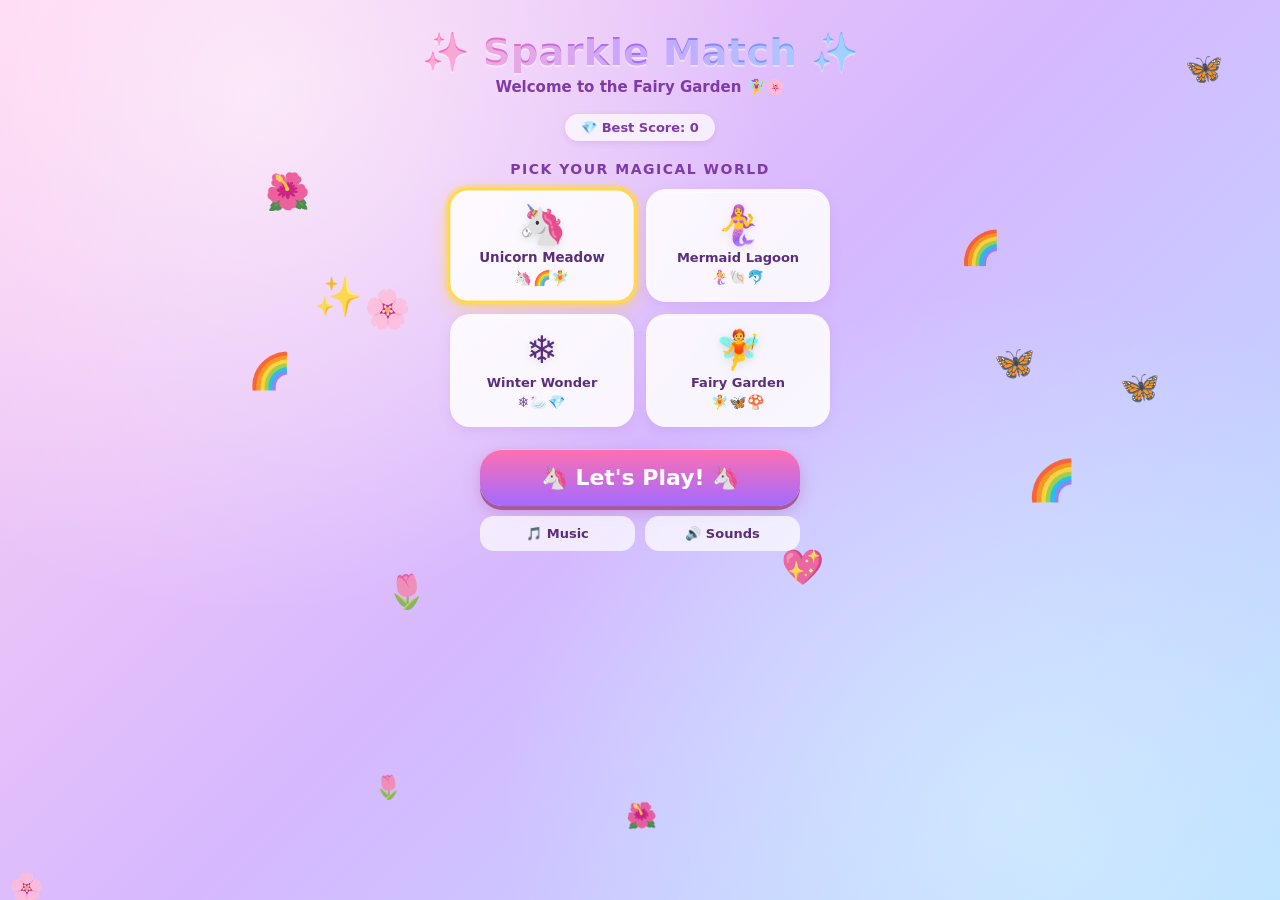
==== index.html @ eefe243d "Add files via upload" ====
<!DOCTYPE html>
<html lang="en">
<head>
<meta charset="UTF-8">
<meta name="viewport" content="width=device-width, initial-scale=1.0, maximum-scale=1.0, user-scalable=no, viewport-fit=cover">
<meta name="apple-mobile-web-app-capable" content="yes">
<meta name="apple-mobile-web-app-status-bar-style" content="black-translucent">
<meta name="apple-mobile-web-app-title" content="Sparkle Match">
<meta name="theme-color" content="#ffd1f0">
<title>Sparkle Match</title>
<link rel="apple-touch-icon" href="data:image/svg+xml;utf8,<svg xmlns='http://www.w3.org/2000/svg' viewBox='0 0 180 180'><defs><linearGradient id='g' x1='0' y1='0' x2='1' y2='1'><stop offset='0' stop-color='%23ffd1f0'/><stop offset='1' stop-color='%23b8e0ff'/></linearGradient></defs><rect width='180' height='180' rx='40' fill='url(%23g)'/><text x='90' y='130' font-size='110' text-anchor='middle'>🦄</text></svg>">
<link rel="icon" href="data:image/svg+xml;utf8,<svg xmlns='http://www.w3.org/2000/svg' viewBox='0 0 64 64'><text y='52' font-size='52'>🦄</text></svg>">
<style>
  * {
    box-sizing: border-box;
    margin: 0;
    padding: 0;
    -webkit-tap-highlight-color: transparent;
    -webkit-touch-callout: none;
  }
  html, body {
    width: 100%;
    height: 100%;
    overflow: hidden;
    user-select: none;
    -webkit-user-select: none;
    touch-action: manipulation;
  }
  :root {
    --bg: linear-gradient(135deg, #ffd1f0 0%, #d6b8ff 50%, #b8e0ff 100%);
    --accent: #ff6fb1;
    --accent2: #a26bff;
    --accent3: #5fb8ff;
    --text: #5a2e7a;
    --soft: #9b59b6;
    --pill-bg: rgba(255,255,255,0.7);
    --board-bg: rgba(255, 255, 255, 0.45);
    --cell-bg: rgba(255, 255, 255, 0.35);
    --btn-shadow: #a85a98;
    --btn-shadow2: #5d9fcf;
  }
  body {
    font-family: -apple-system, 'Avenir Next', 'Comic Sans MS', system-ui, sans-serif;
    background:
      radial-gradient(circle at 20% 10%, rgba(255,245,251,0.7) 0%, transparent 40%),
      radial-gradient(circle at 80% 90%, rgba(212,240,255,0.7) 0%, transparent 40%),
      var(--bg);
    color: var(--text);
    overscroll-behavior: none;
    position: fixed;
    inset: 0;
    transition: background 0.6s ease;
  }

  /* Twinkling background stars */
  .stars {
    position: absolute;
    inset: 0;
    pointer-events: none;
    overflow: hidden;
    z-index: 0;
  }
  .stars span {
    position: absolute;
    font-size: 14px;
    opacity: 0;
    animation: twinkle 4s infinite;
  }
  @keyframes twinkle {
    0%, 100% { opacity: 0; transform: scale(0.6) rotate(0deg); }
    50% { opacity: 0.8; transform: scale(1.1) rotate(20deg); }
  }

  /* Floating fairy garden elements (home screen) */
  .garden {
    position: absolute;
    inset: 0;
    pointer-events: none;
    overflow: hidden;
    z-index: 1;
  }
  .garden span {
    position: absolute;
    font-size: 28px;
    opacity: 0.85;
    animation-name: floatAround;
    animation-iteration-count: infinite;
    animation-timing-function: ease-in-out;
  }
  @keyframes floatAround {
    0%   { transform: translate(0, 0) rotate(-10deg); }
    25%  { transform: translate(15px, -20px) rotate(8deg); }
    50%  { transform: translate(-10px, -10px) rotate(-5deg); }
    75%  { transform: translate(8px, 15px) rotate(12deg); }
    100% { transform: translate(0, 0) rotate(-10deg); }
  }

  /* ---- Game ---- */
  .game {
    position: relative;
    z-index: 2;
    width: 100%;
    height: 100%;
    height: 100dvh;
    display: flex;
    flex-direction: column;
    align-items: center;
    padding: max(env(safe-area-inset-top), 12px) 12px max(env(safe-area-inset-bottom), 12px) 12px;
  }
  .game.hidden { display: none; }

  .title {
    font-size: 26px;
    font-weight: 800;
    letter-spacing: 0.5px;
    text-align: center;
    background: linear-gradient(90deg, var(--accent), var(--accent2), var(--accent3));
    -webkit-background-clip: text;
    background-clip: text;
    color: transparent;
    text-shadow: 0 2px 0 rgba(255,255,255,0.4);
    margin-bottom: 6px;
  }

  .hud {
    display: flex;
    gap: 8px;
    width: 100%;
    max-width: 420px;
    margin-bottom: 8px;
  }
  .pill {
    flex: 1;
    background: var(--pill-bg);
    border-radius: 18px;
    padding: 8px 6px;
    text-align: center;
    box-shadow: 0 4px 0 rgba(180, 130, 220, 0.25), inset 0 1px 0 rgba(255,255,255,0.9);
    backdrop-filter: blur(6px);
  }
  .pill .label {
    font-size: 10px;
    font-weight: 700;
    color: var(--soft);
    text-transform: uppercase;
    letter-spacing: 1px;
  }
  .pill .value {
    font-size: 20px;
    font-weight: 800;
    color: var(--text);
    line-height: 1;
    margin-top: 2px;
  }

  .goal {
    font-size: 14px;
    font-weight: 700;
    color: var(--soft);
    background: rgba(255,255,255,0.55);
    padding: 6px 14px;
    border-radius: 14px;
    margin-bottom: 8px;
    box-shadow: 0 2px 6px rgba(160, 100, 200, 0.2);
  }
  .progress-bar {
    width: 100%;
    max-width: 420px;
    height: 8px;
    background: rgba(255,255,255,0.5);
    border-radius: 4px;
    margin-bottom: 10px;
    overflow: hidden;
  }
  .progress-fill {
    height: 100%;
    width: 0%;
    background: linear-gradient(90deg, var(--accent), var(--accent2), var(--accent3));
    border-radius: 4px;
    transition: width 0.4s ease-out;
  }

  .board-wrap {
    position: relative;
    flex: 1;
    width: 100%;
    max-width: 420px;
    display: flex;
    align-items: center;
    justify-content: center;
  }
  .board {
    position: relative;
    width: min(100%, 88vh);
    aspect-ratio: 1 / 1;
    background: var(--board-bg);
    border-radius: 20px;
    padding: 6px;
    box-shadow:
      0 8px 24px rgba(150, 90, 200, 0.3),
      inset 0 2px 0 rgba(255,255,255,0.9),
      inset 0 -3px 0 rgba(180, 130, 220, 0.2);
    display: grid;
    grid-template-columns: repeat(8, 1fr);
    grid-template-rows: repeat(8, 1fr);
    gap: 2px;
    overflow: hidden;
    touch-action: none;
  }
  .cell {
    position: relative;
    border-radius: 10px;
    background: var(--cell-bg);
    display: flex;
    align-items: center;
    justify-content: center;
    font-size: clamp(20px, 6.5vw, 36px);
    cursor: pointer;
    transition: transform 0.18s ease, background 0.2s;
    will-change: transform;
  }
  .cell:active { transform: scale(0.92); }
  .cell.selected {
    background: rgba(255, 255, 200, 0.9);
    box-shadow:
      0 0 0 3px #ffd84d,
      0 0 16px rgba(255, 216, 77, 0.8);
    animation: pulse 0.8s infinite alternate ease-in-out;
  }
  @keyframes pulse {
    from { transform: scale(1); }
    to { transform: scale(1.08); }
  }
  .cell.matched {
    animation: pop 0.35s ease-out forwards;
  }
  @keyframes pop {
    0% { transform: scale(1); }
    50% { transform: scale(1.3); filter: brightness(1.5) drop-shadow(0 0 8px white); }
    100% { transform: scale(0); opacity: 0; }
  }
  .cell.dropping {
    animation: drop 0.32s ease-in;
  }
  @keyframes drop {
    from { transform: translateY(-60px); opacity: 0; }
    to { transform: translateY(0); opacity: 1; }
  }

  .toast {
    position: absolute;
    top: 30%;
    left: 50%;
    transform: translate(-50%, -50%) scale(0.5);
    font-size: 36px;
    font-weight: 900;
    pointer-events: none;
    background: linear-gradient(90deg, var(--accent), var(--accent2), var(--accent3));
    -webkit-background-clip: text;
    background-clip: text;
    color: transparent;
    text-shadow: 0 4px 14px rgba(255,255,255,0.9);
    opacity: 0;
    z-index: 10;
    white-space: nowrap;
  }
  .toast.show {
    animation: toastShow 1.2s ease-out forwards;
  }
  @keyframes toastShow {
    0%   { opacity: 0; transform: translate(-50%, -30%) scale(0.4) rotate(-8deg); }
    20%  { opacity: 1; transform: translate(-50%, -50%) scale(1.2) rotate(4deg); }
    50%  { opacity: 1; transform: translate(-50%, -50%) scale(1) rotate(0); }
    100% { opacity: 0; transform: translate(-50%, -70%) scale(1) rotate(0); }
  }

  .particle {
    position: absolute;
    pointer-events: none;
    font-size: 16px;
    animation: sparkle 0.9s ease-out forwards;
    z-index: 5;
  }
  @keyframes sparkle {
    0% { opacity: 1; transform: translate(-50%, -50%) scale(0.4); }
    100% { opacity: 0; transform: translate(var(--tx), var(--ty)) scale(1.4); }
  }

  .controls {
    display: flex;
    gap: 8px;
    margin-top: 10px;
    width: 100%;
    max-width: 420px;
  }
  .btn {
    flex: 1;
    background: linear-gradient(180deg, var(--accent), var(--accent2));
    color: white;
    font-family: inherit;
    font-size: 15px;
    font-weight: 800;
    border: none;
    border-radius: 18px;
    padding: 12px 10px;
    cursor: pointer;
    box-shadow:
      0 4px 0 var(--btn-shadow),
      0 6px 16px rgba(170, 90, 150, 0.35),
      inset 0 1px 0 rgba(255,255,255,0.5);
    transition: transform 0.1s, box-shadow 0.1s;
  }
  .btn:active {
    transform: translateY(2px);
    box-shadow: 0 2px 0 var(--btn-shadow), 0 3px 8px rgba(170, 90, 150, 0.35);
  }
  .btn.secondary {
    background: linear-gradient(180deg, var(--accent3), #8ec5ff);
    box-shadow:
      0 4px 0 var(--btn-shadow2),
      0 6px 16px rgba(100, 160, 210, 0.35),
      inset 0 1px 0 rgba(255,255,255,0.5);
  }
  .btn.secondary:active {
    box-shadow: 0 2px 0 var(--btn-shadow2), 0 3px 8px rgba(100, 160, 210, 0.35);
  }
  .btn.big {
    font-size: 22px;
    padding: 16px 28px;
    border-radius: 22px;
  }

  .modal {
    position: fixed;
    inset: 0;
    background: rgba(90, 46, 122, 0.4);
    backdrop-filter: blur(6px);
    display: none;
    align-items: center;
    justify-content: center;
    z-index: 100;
    padding: 20px;
  }
  .modal.show { display: flex; animation: fadeIn 0.3s; }
  @keyframes fadeIn { from { opacity: 0; } to { opacity: 1; } }
  .card {
    background: linear-gradient(180deg, #ffffff, #fef0fa);
    border-radius: 26px;
    padding: 28px 24px;
    text-align: center;
    max-width: 340px;
    width: 100%;
    box-shadow: 0 20px 60px rgba(120, 60, 160, 0.4);
    animation: pop-in 0.5s cubic-bezier(0.34, 1.56, 0.64, 1);
  }
  @keyframes pop-in {
    from { transform: scale(0.5) rotate(-6deg); opacity: 0; }
    to { transform: scale(1) rotate(0); opacity: 1; }
  }
  .card h2 {
    font-size: 28px;
    background: linear-gradient(90deg, var(--accent), var(--accent2), var(--accent3));
    -webkit-background-clip: text;
    background-clip: text;
    color: transparent;
    margin-bottom: 12px;
  }
  .card .big-emoji { font-size: 64px; margin-bottom: 8px; }
  .card p { font-size: 16px; line-height: 1.5; margin-bottom: 16px; color: var(--text); }
  .card .stats-row {
    display: flex;
    justify-content: center;
    gap: 18px;
    margin: 14px 0;
    font-weight: 700;
  }
  .card .stats-row > div { color: var(--soft); }
  .card .stats-row .num { font-size: 22px; color: var(--text); display: block; }

  /* ---- Fairy garden home screen ---- */
  .home {
    position: relative;
    z-index: 3;
    width: 100%;
    height: 100%;
    height: 100dvh;
    display: flex;
    flex-direction: column;
    align-items: center;
    justify-content: flex-start;
    padding: max(env(safe-area-inset-top), 24px) 18px max(env(safe-area-inset-bottom), 24px) 18px;
    overflow-y: auto;
    -webkit-overflow-scrolling: touch;
  }
  .home.hidden { display: none; }

  .home-title {
    font-size: 38px;
    font-weight: 900;
    text-align: center;
    background: linear-gradient(90deg, #ff6fb1, #a26bff, #5fb8ff);
    -webkit-background-clip: text;
    background-clip: text;
    color: transparent;
    text-shadow: 0 2px 0 rgba(255,255,255,0.4);
    margin-top: 8px;
    margin-bottom: 4px;
    line-height: 1.1;
    letter-spacing: 0.5px;
  }
  .home-subtitle {
    font-size: 15px;
    color: #7e3aa6;
    text-align: center;
    margin-bottom: 18px;
    font-weight: 600;
  }

  .home-best {
    font-size: 13px;
    background: rgba(255,255,255,0.7);
    color: #7e3aa6;
    font-weight: 700;
    padding: 6px 16px;
    border-radius: 14px;
    margin-bottom: 20px;
    box-shadow: 0 2px 6px rgba(160, 100, 200, 0.2);
  }

  .pick-label {
    font-size: 14px;
    color: #7e3aa6;
    font-weight: 700;
    text-transform: uppercase;
    letter-spacing: 1.5px;
    margin-bottom: 12px;
    text-align: center;
  }

  .theme-grid {
    display: grid;
    grid-template-columns: 1fr 1fr;
    gap: 12px;
    width: 100%;
    max-width: 380px;
    margin-bottom: 22px;
  }
  .theme-card {
    background: rgba(255,255,255,0.85);
    border-radius: 20px;
    padding: 14px 10px;
    text-align: center;
    cursor: pointer;
    transition: transform 0.15s, box-shadow 0.2s;
    box-shadow: 0 4px 12px rgba(160, 100, 200, 0.15), inset 0 1px 0 rgba(255,255,255,0.9);
    border: 3px solid transparent;
    position: relative;
  }
  .theme-card:active { transform: scale(0.96); }
  .theme-card.active {
    border-color: #ffd84d;
    box-shadow: 0 0 0 3px rgba(255, 216, 77, 0.4), 0 6px 18px rgba(255, 200, 60, 0.4);
    transform: scale(1.03);
  }
  .theme-card .theme-icon {
    font-size: 38px;
    line-height: 1;
    margin-bottom: 6px;
    filter: drop-shadow(0 2px 4px rgba(0,0,0,0.1));
  }
  .theme-card .theme-name {
    font-size: 13px;
    font-weight: 800;
    color: #5a2e7a;
  }
  .theme-card .theme-symbols {
    font-size: 14px;
    margin-top: 4px;
    opacity: 0.85;
    letter-spacing: 1px;
  }

  .home-buttons {
    display: flex;
    flex-direction: column;
    gap: 10px;
    width: 100%;
    max-width: 320px;
  }
  .toggle-row {
    display: flex;
    gap: 10px;
    width: 100%;
  }
  .toggle-btn {
    flex: 1;
    background: rgba(255,255,255,0.7);
    color: #5a2e7a;
    font-family: inherit;
    font-size: 13px;
    font-weight: 700;
    border: none;
    border-radius: 14px;
    padding: 10px;
    cursor: pointer;
    transition: background 0.15s;
  }
  .toggle-btn.off { opacity: 0.5; }

  .floating-stars {
    position: absolute;
    pointer-events: none;
    font-size: 22px;
    animation: float 3s ease-in-out infinite;
  }
  @keyframes float {
    0%, 100% { transform: translateY(0) rotate(-10deg); }
    50% { transform: translateY(-12px) rotate(10deg); }
  }
</style>
</head>
<body>
  <div class="stars" id="stars"></div>
  <div class="garden" id="garden"></div>

  <!-- ============ FAIRY GARDEN HOME SCREEN ============ -->
  <div class="home" id="home">
    <div class="home-title">✨ Sparkle Match ✨</div>
    <div class="home-subtitle">Welcome to the Fairy Garden 🧚‍♀️🌸</div>
    <div class="home-best">💎 Best Score: <span id="homeBest">0</span></div>

    <div class="pick-label">Pick Your Magical World</div>
    <div class="theme-grid" id="themeGrid"></div>

    <div class="home-buttons">
      <button class="btn big" id="startBtn">🦄 Let's Play! 🦄</button>
      <div class="toggle-row">
        <button class="toggle-btn" id="musicToggle">🎵 Music</button>
        <button class="toggle-btn" id="sfxToggle">🔊 Sounds</button>
      </div>
    </div>
  </div>

  <!-- ============ GAME SCREEN ============ -->
  <div class="game hidden" id="game">
    <div class="title" id="gameTitle">✨ Unicorn Meadow ✨</div>

    <div class="hud">
      <div class="pill">
        <div class="label">Level</div>
        <div class="value" id="level">1</div>
      </div>
      <div class="pill">
        <div class="label">Score</div>
        <div class="value" id="score">0</div>
      </div>
      <div class="pill">
        <div class="label">Moves</div>
        <div class="value" id="moves">25</div>
      </div>
      <div class="pill">
        <div class="label">Best</div>
        <div class="value" id="best">0</div>
      </div>
    </div>

    <div class="goal" id="goal">🎯 Reach 1,000 points!</div>
    <div class="progress-bar"><div class="progress-fill" id="progress"></div></div>

    <div class="board-wrap">
      <div class="board" id="board"></div>
      <div class="toast" id="toast"></div>
    </div>

    <div class="controls">
      <button class="btn" id="homeBtn">🌸 Home</button>
      <button class="btn secondary" id="muteBtn">🎵 Mute</button>
    </div>
  </div>

  <!-- Level complete modal -->
  <div class="modal" id="winModal">
    <div class="card">
      <div class="big-emoji">🌟🎉🌟</div>
      <h2 id="winTitle">You Did It!</h2>
      <p id="winText">Wow, you're a sparkle queen!</p>
      <div class="stats-row">
        <div><span class="num" id="winScore">0</span> Score</div>
        <div><span class="num" id="winLevel">1</span> Level</div>
      </div>
      <button class="btn" id="nextLevelBtn">🦄 Next Level →</button>
    </div>
  </div>

  <!-- Game over modal -->
  <div class="modal" id="loseModal">
    <div class="card">
      <div class="big-emoji">🌸💕🌸</div>
      <h2>Almost There!</h2>
      <p>Your magic was super pretty! Want to try this level again?</p>
      <div class="stats-row">
        <div><span class="num" id="loseScore">0</span> Score</div>
        <div><span class="num" id="loseGoal">0</span> Goal</div>
      </div>
      <button class="btn" id="retryBtn">✨ Try Again ✨</button>
    </div>
  </div>

<script>
(function() {
  'use strict';

  // ---------- Themes ----------
  const THEMES = {
    unicorn: {
      key: 'unicorn',
      name: 'Unicorn Meadow',
      icon: '🦄',
      symbols: ['🦄', '🧚', '🌈', '⭐', '🌸', '💖', '✨'],
      preview: '🦄🌈🧚',
      vars: {
        '--bg': 'linear-gradient(135deg, #ffd1f0 0%, #d6b8ff 50%, #b8e0ff 100%)',
        '--accent': '#ff6fb1',
        '--accent2': '#a26bff',
        '--accent3': '#5fb8ff',
        '--text': '#5a2e7a',
        '--soft': '#9b59b6',
        '--btn-shadow': '#a85a98',
        '--btn-shadow2': '#5d9fcf'
      }
    },
    mermaid: {
      key: 'mermaid',
      name: 'Mermaid Lagoon',
      icon: '🧜‍♀️',
      symbols: ['🧜‍♀️', '🐚', '🐠', '🌊', '⭐', '🐬', '💙'],
      preview: '🧜‍♀️🐚🐬',
      vars: {
        '--bg': 'linear-gradient(135deg, #c5f0ff 0%, #8ec5ff 50%, #c5a8ff 100%)',
        '--accent': '#3aa8d8',
        '--accent2': '#5a8fd6',
        '--accent3': '#8b6fd6',
        '--text': '#1e4a6b',
        '--soft': '#3a78a8',
        '--btn-shadow': '#1e6a98',
        '--btn-shadow2': '#4a5d9f'
      }
    },
    winter: {
      key: 'winter',
      name: 'Winter Wonder',
      icon: '❄️',
      symbols: ['❄️', '⛸️', '🦢', '💎', '🌨️', '🤍', '⭐'],
      preview: '❄️🦢💎',
      vars: {
        '--bg': 'linear-gradient(135deg, #eaf4ff 0%, #c8d8f0 50%, #b8c5e8 100%)',
        '--accent': '#5a9fd6',
        '--accent2': '#7a8fc6',
        '--accent3': '#9bb8e0',
        '--text': '#2a4a7a',
        '--soft': '#4a6a9a',
        '--btn-shadow': '#3a6f9f',
        '--btn-shadow2': '#5a7fa8'
      }
    },
    fairy: {
      key: 'fairy',
      name: 'Fairy Garden',
      icon: '🧚',
      symbols: ['🧚', '🌸', '🌼', '🍄', '🦋', '🌻', '🌿'],
      preview: '🧚🦋🍄',
      vars: {
        '--bg': 'linear-gradient(135deg, #d6f0c8 0%, #ffd6e8 50%, #e8c8ff 100%)',
        '--accent': '#e879b8',
        '--accent2': '#a26bff',
        '--accent3': '#7ac88b',
        '--text': '#4a6a3a',
        '--soft': '#7e6aa0',
        '--btn-shadow': '#9c5a90',
        '--btn-shadow2': '#5a9870'
      }
    }
  };

  const TOAST_WORDS = [
    'Magical!', 'Sparkly!', 'Wow!', 'Beautiful!', 'Super!',
    'Amazing!', 'Twinkle!', 'Yay!', 'Whoosh!', 'Pretty!',
    'Fabulous!', 'Lovely!', 'Brilliant!', 'Shine!'
  ];

  const SIZE = 8;

  // ---------- Game state ----------
  let board = [];
  let cellElems = [];
  let selected = null;
  let score = 0;
  let moves = 25;
  let level = 1;
  let goal = 1000;
  let busy = false;
  let combo = 0;
  let best = parseInt(localStorage.getItem('sparkleMatchBest') || '0', 10);
  let sfxOn = localStorage.getItem('sparkleMatchSfx') !== '0';
  let musicOn = localStorage.getItem('sparkleMatchMusic') !== '0';
  let currentTheme = THEMES[localStorage.getItem('sparkleMatchTheme') || 'unicorn'] || THEMES.unicorn;
  let SYMBOLS = currentTheme.symbols.slice();
  let audioCtx = null;
  let masterGain = null;
  let musicGain = null;
  let sfxGain = null;

  const $ = (id) => document.getElementById(id);
  const boardEl = $('board');
  const toastEl = $('toast');

  // ---------- Twinkling background ----------
  function buildStars() {
    const container = $('stars');
    const symbols = ['✨', '⭐', '🌟', '💫', '✦'];
    for (let i = 0; i < 24; i++) {
      const s = document.createElement('span');
      s.textContent = symbols[Math.floor(Math.random() * symbols.length)];
      s.style.left = Math.random() * 100 + '%';
      s.style.top = Math.random() * 100 + '%';
      s.style.animationDelay = (Math.random() * 4) + 's';
      s.style.fontSize = (10 + Math.random() * 14) + 'px';
      container.appendChild(s);
    }
  }

  function buildGarden() {
    const container = $('garden');
    container.innerHTML = '';
    // Fairy-garden floaty things scaled to current theme
    let bits;
    if (currentTheme.key === 'mermaid') bits = ['🐚','🐠','🌊','💙','⭐','🐬','🪸'];
    else if (currentTheme.key === 'winter') bits = ['❄️','💎','🌨️','🤍','⭐','✨'];
    else if (currentTheme.key === 'fairy') bits = ['🧚','🦋','🌸','🌼','🍄','🌿','🌻'];
    else bits = ['🌸','🦋','🌺','🌷','💖','✨','🌈'];
    for (let i = 0; i < 14; i++) {
      const s = document.createElement('span');
      s.textContent = bits[Math.floor(Math.random() * bits.length)];
      s.style.left = (Math.random() * 100) + '%';
      s.style.top = (Math.random() * 100) + '%';
      s.style.fontSize = (18 + Math.random() * 22) + 'px';
      s.style.animationDuration = (5 + Math.random() * 5) + 's';
      s.style.animationDelay = (Math.random() * 3) + 's';
      container.appendChild(s);
    }
  }

  // ---------- Theme application ----------
  function applyTheme(themeKey) {
    currentTheme = THEMES[themeKey] || THEMES.unicorn;
    SYMBOLS = currentTheme.symbols.slice();
    const root = document.documentElement;
    Object.entries(currentTheme.vars).forEach(([k, v]) => root.style.setProperty(k, v));
    localStorage.setItem('sparkleMatchTheme', themeKey);
    $('gameTitle').textContent = '✨ ' + currentTheme.name + ' ✨';
    buildGarden();
    // Update theme card highlight
    document.querySelectorAll('.theme-card').forEach(card => {
      card.classList.toggle('active', card.dataset.theme === themeKey);
    });
  }

  function buildThemePicker() {
    const grid = $('themeGrid');
    grid.innerHTML = '';
    Object.values(THEMES).forEach(t => {
      const card = document.createElement('div');
      card.className = 'theme-card';
      card.dataset.theme = t.key;
      if (t.key === currentTheme.key) card.classList.add('active');
      card.innerHTML = `
        <div class="theme-icon">${t.icon}</div>
        <div class="theme-name">${t.name}</div>
        <div class="theme-symbols">${t.preview}</div>
      `;
      card.addEventListener('click', () => {
        ensureAudio();
        soundSelect();
        applyTheme(t.key);
      });
      grid.appendChild(card);
    });
  }

  // ---------- Audio (SFX + procedural fairy music) ----------
  function ensureAudio() {
    if (!audioCtx) {
      try {
        audioCtx = new (window.AudioContext || window.webkitAudioContext)();
        masterGain = audioCtx.createGain();
        masterGain.gain.value = 1;
        masterGain.connect(audioCtx.destination);
        sfxGain = audioCtx.createGain();
        sfxGain.gain.value = sfxOn ? 1 : 0;
        sfxGain.connect(masterGain);
        musicGain = audioCtx.createGain();
        musicGain.gain.value = musicOn ? 0.45 : 0;
        musicGain.connect(masterGain);
      } catch (e) {
        audioCtx = null;
      }
    }
    if (audioCtx && audioCtx.state === 'suspended') audioCtx.resume();
    return audioCtx;
  }

  function setSfxGain() {
    if (sfxGain) sfxGain.gain.linearRampToValueAtTime(sfxOn ? 1 : 0, audioCtx.currentTime + 0.05);
  }
  function setMusicGain() {
    if (musicGain) musicGain.gain.linearRampToValueAtTime(musicOn ? 0.45 : 0, audioCtx.currentTime + 0.2);
  }

  function playChime(freq, duration, type, vol) {
    const ctx = ensureAudio();
    if (!ctx) return;
    const osc = ctx.createOscillator();
    const gain = ctx.createGain();
    osc.type = type || 'sine';
    osc.frequency.value = freq;
    const v = (vol == null ? 0.18 : vol);
    gain.gain.setValueAtTime(0, ctx.currentTime);
    gain.gain.linearRampToValueAtTime(v, ctx.currentTime + 0.02);
    gain.gain.exponentialRampToValueAtTime(0.001, ctx.currentTime + duration);
    osc.connect(gain);
    gain.connect(sfxGain);
    osc.start();
    osc.stop(ctx.currentTime + duration + 0.05);
  }
  function soundSwap() { playChime(660, 0.12, 'sine'); }
  function soundMatch(comboLevel) {
    const base = 523 + comboLevel * 80;
    playChime(base, 0.18, 'triangle');
    setTimeout(() => playChime(base * 1.5, 0.16, 'sine'), 80);
  }
  function soundFail() { playChime(220, 0.15, 'sawtooth', 0.1); }
  function soundWin() {
    [523, 659, 784, 1046].forEach((f, i) => {
      setTimeout(() => playChime(f, 0.25, 'triangle'), i * 110);
    });
  }
  function soundSelect() { playChime(880, 0.06, 'sine', 0.1); }

  // ---------- Procedural fairy music (Web Audio) ----------
  // Pentatonic melody in C major: C, D, E, G, A
  const SCALE = [261.63, 293.66, 329.63, 392.00, 440.00, 523.25, 587.33, 659.25, 783.99, 880.00];
  // Simple repeating pattern of indices into SCALE
  const MELODY = [
    2, 4, 5, 7,  6, 4, 2, 5,
    4, 2, 0, 2,  4, 5, 7, 9,
    7, 5, 4, 5,  7, 9, 7, 5,
    4, 2, 0, 2,  4, 0, 2, 4
  ];
  // Bass chords cycle (root indices, lower octave), 1 per 2 beats
  const BASS = [0, 0, 5, 5, 3, 3, 4, 4, 0, 0, 5, 5, 3, 3, 4, 4];

  let musicTimer = null;
  let musicRunning = false;
  let nextNoteTime = 0;
  let melodyIdx = 0;
  let bassIdx = 0;
  const BPM = 72;
  const NOTE_LEN = 60 / BPM / 2; // 8th notes

  function startMusic() {
    if (musicRunning) return;
    const ctx = ensureAudio();
    if (!ctx) return;
    musicRunning = true;
    nextNoteTime = ctx.currentTime + 0.08;
    melodyIdx = 0;
    bassIdx = 0;
    scheduleMusic();
  }
  function stopMusic() {
    musicRunning = false;
    if (musicTimer) { clearTimeout(musicTimer); musicTimer = null; }
  }
  function scheduleMusic() {
    if (!musicRunning || !audioCtx) return;
    const ctx = audioCtx;
    while (nextNoteTime < ctx.currentTime + 0.3) {
      // Melody (8th note)
      const noteIdx = MELODY[melodyIdx % MELODY.length];
      const freq = SCALE[noteIdx] / 2; // bring melody down an octave for gentleness
      playMusicNote(freq, nextNoteTime, NOTE_LEN * 1.6, 'sine', 0.10);

      // Sparkle harmony every other note (higher octave, soft)
      if (melodyIdx % 2 === 0) {
        playMusicNote(SCALE[noteIdx], nextNoteTime + NOTE_LEN * 0.5, NOTE_LEN * 0.8, 'triangle', 0.04);
      }

      // Bass note every 4 melody notes (1 per beat)
      if (melodyIdx % 4 === 0) {
        const bassFreq = SCALE[BASS[bassIdx % BASS.length]] / 4; // 2 octaves below
        playMusicNote(bassFreq, nextNoteTime, NOTE_LEN * 6, 'sine', 0.10);
        // soft pad
        playMusicNote(SCALE[BASS[bassIdx % BASS.length]] / 2, nextNoteTime, NOTE_LEN * 6, 'sine', 0.04);
        bassIdx++;
      }

      nextNoteTime += NOTE_LEN;
      melodyIdx++;
    }
    musicTimer = setTimeout(scheduleMusic, 80);
  }

  function playMusicNote(freq, time, dur, type, vol) {
    const ctx = audioCtx;
    if (!ctx || !musicGain) return;
    const osc = ctx.createOscillator();
    const gain = ctx.createGain();
    osc.type = type || 'sine';
    osc.frequency.value = freq;
    const attack = 0.04;
    const release = Math.max(0.05, dur * 0.6);
    gain.gain.setValueAtTime(0.0001, time);
    gain.gain.linearRampToValueAtTime(vol, time + attack);
    gain.gain.exponentialRampToValueAtTime(0.0001, time + dur + release);
    osc.connect(gain);
    gain.connect(musicGain);
    osc.start(time);
    osc.stop(time + dur + release + 0.05);
  }

  // ---------- Board logic ----------
  function randSym() { return SYMBOLS[Math.floor(Math.random() * SYMBOLS.length)]; }

  function genBoard() {
    let attempts = 0;
    do {
      board = [];
      for (let r = 0; r < SIZE; r++) {
        board[r] = [];
        for (let c = 0; c < SIZE; c++) {
          let sym;
          let tries = 0;
          do {
            sym = randSym();
            tries++;
          } while (tries < 30 && wouldMatch(r, c, sym));
          board[r][c] = sym;
        }
      }
      attempts++;
    } while (attempts < 5 && (findMatches().length > 0 || !hasPossibleMove()));
  }

  function wouldMatch(r, c, sym) {
    if (c >= 2 && board[r][c-1] === sym && board[r][c-2] === sym) return true;
    if (r >= 2 && board[r-1] && board[r-1][c] === sym && board[r-2] && board[r-2][c] === sym) return true;
    return false;
  }

  function findMatches() {
    const set = new Set();
    for (let r = 0; r < SIZE; r++) {
      let runStart = 0;
      for (let c = 1; c <= SIZE; c++) {
        if (c === SIZE || board[r][c] !== board[r][runStart] || board[r][runStart] === null) {
          if (c - runStart >= 3 && board[r][runStart] !== null) {
            for (let k = runStart; k < c; k++) set.add(r + ',' + k);
          }
          runStart = c;
        }
      }
    }
    for (let c = 0; c < SIZE; c++) {
      let runStart = 0;
      for (let r = 1; r <= SIZE; r++) {
        if (r === SIZE || board[r][c] !== board[runStart][c] || board[runStart][c] === null) {
          if (r - runStart >= 3 && board[runStart][c] !== null) {
            for (let k = runStart; k < r; k++) set.add(k + ',' + c);
          }
          runStart = r;
        }
      }
    }
    return Array.from(set).map(s => {
      const [r, c] = s.split(',').map(Number);
      return { r, c };
    });
  }

  function hasPossibleMove() {
    for (let r = 0; r < SIZE; r++) {
      for (let c = 0; c < SIZE; c++) {
        if (c < SIZE - 1) {
          swapVals(r, c, r, c + 1);
          const has = findMatches().length > 0;
          swapVals(r, c, r, c + 1);
          if (has) return true;
        }
        if (r < SIZE - 1) {
          swapVals(r, c, r + 1, c);
          const has = findMatches().length > 0;
          swapVals(r, c, r + 1, c);
          if (has) return true;
        }
      }
    }
    return false;
  }

  function swapVals(r1, c1, r2, c2) {
    const t = board[r1][c1];
    board[r1][c1] = board[r2][c2];
    board[r2][c2] = t;
  }

  // ---------- Rendering ----------
  function buildBoard() {
    boardEl.innerHTML = '';
    cellElems = [];
    for (let r = 0; r < SIZE; r++) {
      cellElems[r] = [];
      for (let c = 0; c < SIZE; c++) {
        const cell = document.createElement('div');
        cell.className = 'cell';
        cell.dataset.r = r;
        cell.dataset.c = c;
        cell.textContent = board[r][c] || '';
        cell.addEventListener('click', onCellClick);
        boardEl.appendChild(cell);
        cellElems[r][c] = cell;
      }
    }
  }

  function refreshCell(r, c) {
    const cell = cellElems[r][c];
    if (cell) cell.textContent = board[r][c] || '';
  }

  function refreshAll() {
    for (let r = 0; r < SIZE; r++) {
      for (let c = 0; c < SIZE; c++) refreshCell(r, c);
    }
  }

  // ---------- Interaction ----------
  function onCellClick(e) {
    if (busy) return;
    const r = parseInt(e.currentTarget.dataset.r, 10);
    const c = parseInt(e.currentTarget.dataset.c, 10);
    ensureAudio();

    if (!selected) {
      selected = { r, c };
      cellElems[r][c].classList.add('selected');
      soundSelect();
    } else if (selected.r === r && selected.c === c) {
      cellElems[r][c].classList.remove('selected');
      selected = null;
    } else if (isAdjacent(selected, { r, c })) {
      const a = selected;
      cellElems[a.r][a.c].classList.remove('selected');
      selected = null;
      attemptSwap(a, { r, c });
    } else {
      cellElems[selected.r][selected.c].classList.remove('selected');
      selected = { r, c };
      cellElems[r][c].classList.add('selected');
      soundSelect();
    }
  }

  function isAdjacent(a, b) {
    return (Math.abs(a.r - b.r) + Math.abs(a.c - b.c)) === 1;
  }

  function delay(ms) { return new Promise(res => setTimeout(res, ms)); }

  async function attemptSwap(a, b) {
    busy = true;
    soundSwap();
    swapVals(a.r, a.c, b.r, b.c);
    refreshCell(a.r, a.c);
    refreshCell(b.r, b.c);
    cellElems[a.r][a.c].classList.add('dropping');
    cellElems[b.r][b.c].classList.add('dropping');
    await delay(180);
    cellElems[a.r][a.c].classList.remove('dropping');
    cellElems[b.r][b.c].classList.remove('dropping');

    const matches = findMatches();
    if (matches.length === 0) {
      soundFail();
      swapVals(a.r, a.c, b.r, b.c);
      refreshCell(a.r, a.c);
      refreshCell(b.r, b.c);
      shake(cellElems[a.r][a.c]);
      shake(cellElems[b.r][b.c]);
      await delay(250);
    } else {
      moves--;
      updateHUD();
      combo = 0;
      await processMatches();
      if (!hasPossibleMove()) {
        showToast('Shuffle! ✨');
        await delay(400);
        do { genBoard(); } while (findMatches().length > 0);
        refreshAll();
        for (let r = 0; r < SIZE; r++) {
          for (let c = 0; c < SIZE; c++) {
            cellElems[r][c].classList.remove('dropping');
            void cellElems[r][c].offsetWidth;
            cellElems[r][c].classList.add('dropping');
          }
        }
      }
    }
    busy = false;
    checkEndStates();
  }

  function shake(el) {
    el.animate(
      [
        { transform: 'translateX(0)' },
        { transform: 'translateX(-4px)' },
        { transform: 'translateX(4px)' },
        { transform: 'translateX(-4px)' },
        { transform: 'translateX(0)' }
      ],
      { duration: 220, easing: 'ease-in-out' }
    );
  }

  async function processMatches() {
    while (true) {
      const matches = findMatches();
      if (matches.length === 0) break;
      combo++;

      const matchCount = matches.length;
      const points = matchCount * 20 * Math.max(1, combo);
      score += points;

      soundMatch(combo);

      if (combo === 1 && matchCount >= 4) {
        showToast(TOAST_WORDS[Math.floor(Math.random() * TOAST_WORDS.length)]);
      } else if (combo >= 2) {
        showToast('Combo x' + combo + '! ' + (combo >= 3 ? '💖' : '✨'));
      }

      for (const m of matches) {
        const cell = cellElems[m.r][m.c];
        spawnParticles(cell);
        cell.classList.add('matched');
      }
      await delay(330);

      for (const m of matches) {
        cellElems[m.r][m.c].classList.remove('matched');
        board[m.r][m.c] = null;
        refreshCell(m.r, m.c);
      }

      // Gravity
      for (let c = 0; c < SIZE; c++) {
        let writeRow = SIZE - 1;
        for (let r = SIZE - 1; r >= 0; r--) {
          if (board[r][c] !== null) {
            board[writeRow][c] = board[r][c];
            if (writeRow !== r) board[r][c] = null;
            writeRow--;
          }
        }
        for (let r = writeRow; r >= 0; r--) board[r][c] = randSym();
      }

      refreshAll();
      for (let r = 0; r < SIZE; r++) {
        for (let c = 0; c < SIZE; c++) {
          cellElems[r][c].classList.remove('dropping');
          void cellElems[r][c].offsetWidth;
          cellElems[r][c].classList.add('dropping');
        }
      }
      updateHUD();
      await delay(330);
    }
    updateHUD();
  }

  function spawnParticles(cell) {
    const rect = cell.getBoundingClientRect();
    const wrapRect = boardEl.getBoundingClientRect();
    const cx = rect.left - wrapRect.left + rect.width / 2;
    const cy = rect.top - wrapRect.top + rect.height / 2;
    const sparkles = ['✨', '💖', '⭐', '🌟', '💫'];
    for (let i = 0; i < 5; i++) {
      const p = document.createElement('div');
      p.className = 'particle';
      p.textContent = sparkles[Math.floor(Math.random() * sparkles.length)];
      p.style.left = cx + 'px';
      p.style.top = cy + 'px';
      const angle = Math.random() * Math.PI * 2;
      const dist = 30 + Math.random() * 60;
      p.style.setProperty('--tx', (Math.cos(angle) * dist - rect.width / 2) + 'px');
      p.style.setProperty('--ty', (Math.sin(angle) * dist - rect.height / 2) + 'px');
      boardEl.appendChild(p);
      setTimeout(() => p.remove(), 900);
    }
  }

  function showToast(text) {
    toastEl.textContent = text;
    toastEl.classList.remove('show');
    void toastEl.offsetWidth;
    toastEl.classList.add('show');
  }

  // ---------- HUD / Levels ----------
  function updateHUD() {
    $('score').textContent = score.toLocaleString();
    $('moves').textContent = Math.max(0, moves);
    $('level').textContent = level;
    if (score > best) {
      best = score;
      localStorage.setItem('sparkleMatchBest', String(best));
    }
    $('best').textContent = best.toLocaleString();
    $('homeBest').textContent = best.toLocaleString();
    const pct = Math.min(100, (score / goal) * 100);
    $('progress').style.width = pct + '%';
  }

  function checkEndStates() {
    if (score >= goal) onWin();
    else if (moves <= 0) onLose();
  }

  function goalForLevel(n) {
    return Math.round(1000 + (n - 1) * 750 + Math.pow(n - 1, 1.4) * 100);
  }

  function startLevel(n) {
    level = n;
    score = 0;
    goal = goalForLevel(n);
    moves = 25 + Math.min(15, Math.floor(n / 2));
    combo = 0;
    selected = null;
    $('goal').textContent = '🎯 Reach ' + goal.toLocaleString() + ' points!';
    $('gameTitle').textContent = '✨ ' + currentTheme.name + ' ✨';
    genBoard();
    buildBoard();
    updateHUD();
  }

  function onWin() {
    busy = true;
    soundWin();
    $('winScore').textContent = score.toLocaleString();
    $('winLevel').textContent = level;
    const titles = ['You Did It!', 'Magical!', 'Sparkle Queen!', 'Wow!', 'Amazing!'];
    const subs = [
      'Wow, you sparkled all the way!',
      "You're a real unicorn princess!",
      'The fairies are cheering for you!',
      'The mermaids are SO impressed!',
      'That was beautifully done!'
    ];
    $('winTitle').textContent = titles[Math.floor(Math.random() * titles.length)];
    $('winText').textContent = subs[Math.floor(Math.random() * subs.length)];
    $('winModal').classList.add('show');
  }

  function onLose() {
    busy = true;
    $('loseScore').textContent = score.toLocaleString();
    $('loseGoal').textContent = goal.toLocaleString();
    $('loseModal').classList.add('show');
  }

  // ---------- Screen routing ----------
  function showHome() {
    $('home').classList.remove('hidden');
    $('game').classList.add('hidden');
    $('homeBest').textContent = best.toLocaleString();
    buildGarden();
  }
  function showGame() {
    $('home').classList.add('hidden');
    $('game').classList.remove('hidden');
  }

  // ---------- Buttons ----------
  $('startBtn').addEventListener('click', () => {
    ensureAudio();
    if (musicOn) startMusic();
    showGame();
    startLevel(1);
  });

  $('homeBtn').addEventListener('click', () => {
    if (busy) return;
    $('winModal').classList.remove('show');
    $('loseModal').classList.remove('show');
    busy = false;
    showHome();
  });

  $('nextLevelBtn').addEventListener('click', () => {
    $('winModal').classList.remove('show');
    busy = false;
    startLevel(level + 1);
  });

  $('retryBtn').addEventListener('click', () => {
    $('loseModal').classList.remove('show');
    busy = false;
    startLevel(level);
  });

  $('muteBtn').addEventListener('click', () => {
    // Toggle BOTH music and sfx together for in-game quick mute
    const allOn = (musicOn || sfxOn);
    musicOn = !allOn;
    sfxOn = !allOn;
    localStorage.setItem('sparkleMatchMusic', musicOn ? '1' : '0');
    localStorage.setItem('sparkleMatchSfx', sfxOn ? '1' : '0');
    if (audioCtx) {
      setSfxGain();
      setMusicGain();
    }
    if (musicOn) { ensureAudio(); startMusic(); } else { stopMusic(); }
    updateAudioButtons();
  });

  $('musicToggle').addEventListener('click', () => {
    musicOn = !musicOn;
    localStorage.setItem('sparkleMatchMusic', musicOn ? '1' : '0');
    if (musicOn) {
      ensureAudio();
      setMusicGain();
      startMusic();
    } else {
      if (audioCtx) setMusicGain();
      stopMusic();
    }
    updateAudioButtons();
  });

  $('sfxToggle').addEventListener('click', () => {
    sfxOn = !sfxOn;
    localStorage.setItem('sparkleMatchSfx', sfxOn ? '1' : '0');
    if (audioCtx) setSfxGain();
    if (sfxOn) { ensureAudio(); soundSelect(); }
    updateAudioButtons();
  });

  function updateAudioButtons() {
    $('musicToggle').textContent = musicOn ? '🎵 Music' : '🎵 Music Off';
    $('musicToggle').classList.toggle('off', !musicOn);
    $('sfxToggle').textContent = sfxOn ? '🔊 Sounds' : '🔇 Sounds Off';
    $('sfxToggle').classList.toggle('off', !sfxOn);
    $('muteBtn').textContent = (musicOn || sfxOn) ? '🔊 Quiet' : '🔇 Quiet';
  }

  // ---------- Init ----------
  buildStars();
  applyTheme(currentTheme.key);
  buildThemePicker();
  buildGarden();
  $('homeBest').textContent = best.toLocaleString();
  updateAudioButtons();

  // Build placeholder game board so it's ready behind the scenes
  genBoard();
  buildBoard();

  // Prevent double-tap zoom on iOS
  let lastTap = 0;
  document.addEventListener('touchend', (e) => {
    const now = Date.now();
    if (now - lastTap < 300) e.preventDefault();
    lastTap = now;
  }, { passive: false });

  // Prevent overscroll on the board
  document.addEventListener('touchmove', (e) => {
    if (e.target.closest('.board')) e.preventDefault();
  }, { passive: false });

  // Pause music when tab hidden
  document.addEventListener('visibilitychange', () => {
    if (document.hidden) {
      stopMusic();
    } else if (musicOn && !$('game').classList.contains('hidden')) {
      ensureAudio();
      startMusic();
    }
  });

})();
</script>
</body>
</html>
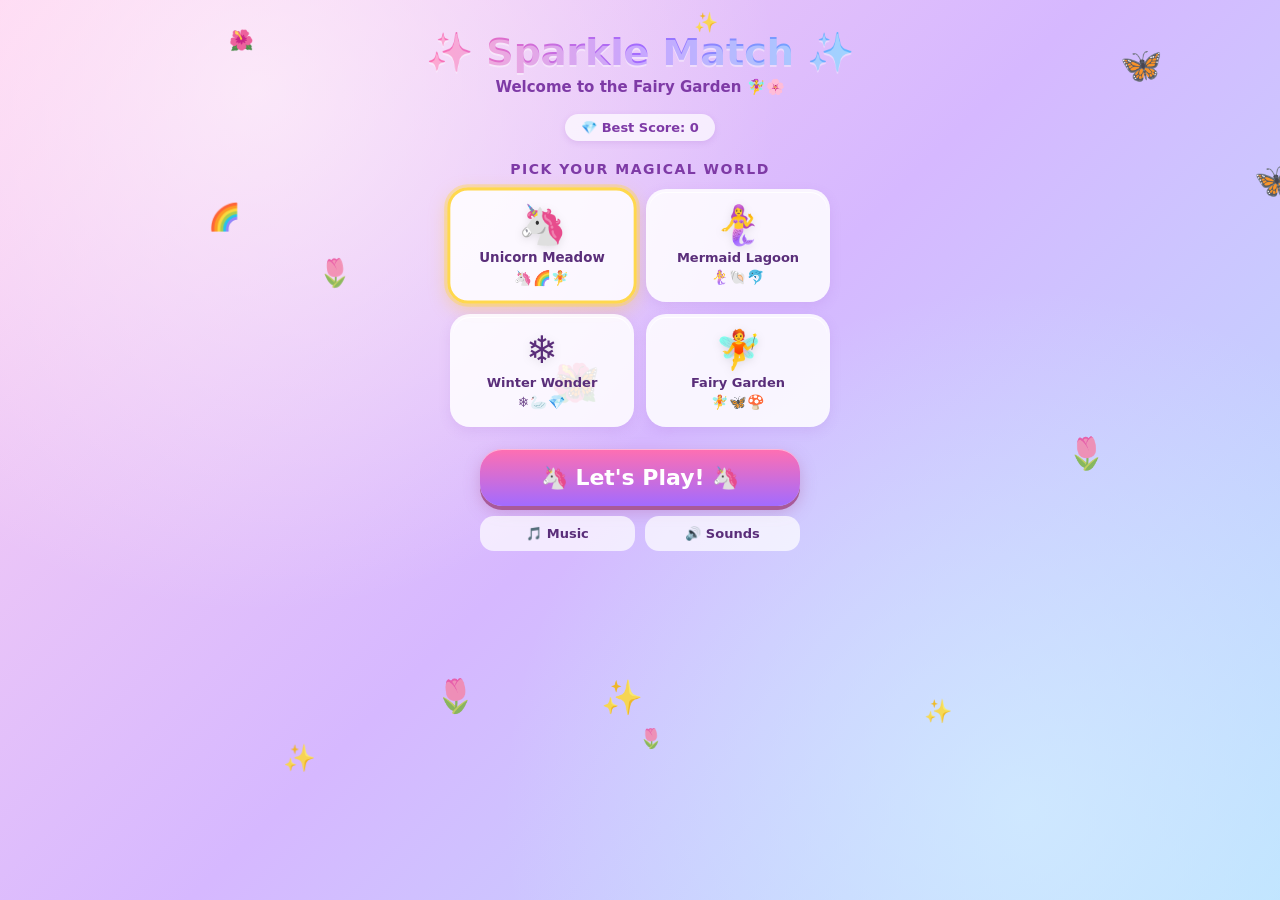
==== commit 3f1c4e95: "Add files via upload" ====
--- a/index.html
+++ b/index.html
@@ -53,35 +53,17 @@
   }
 
   /* Twinkling background stars */
-  .stars {
-    position: absolute;
-    inset: 0;
-    pointer-events: none;
-    overflow: hidden;
-    z-index: 0;
-  }
-  .stars span {
-    position: absolute;
-    font-size: 14px;
-    opacity: 0;
-    animation: twinkle 4s infinite;
-  }
+  .stars { position: absolute; inset: 0; pointer-events: none; overflow: hidden; z-index: 0; }
+  .stars span { position: absolute; font-size: 14px; opacity: 0; animation: twinkle 4s infinite; }
   @keyframes twinkle {
     0%, 100% { opacity: 0; transform: scale(0.6) rotate(0deg); }
     50% { opacity: 0.8; transform: scale(1.1) rotate(20deg); }
   }
 
-  /* Floating fairy garden elements (home screen) */
-  .garden {
-    position: absolute;
-    inset: 0;
-    pointer-events: none;
-    overflow: hidden;
-    z-index: 1;
-  }
+  /* Floating fairy garden elements */
+  .garden { position: absolute; inset: 0; pointer-events: none; overflow: hidden; z-index: 1; }
   .garden span {
     position: absolute;
-    font-size: 28px;
     opacity: 0.85;
     animation-name: floatAround;
     animation-iteration-count: infinite;
@@ -93,6 +75,22 @@
     50%  { transform: translate(-10px, -10px) rotate(-5deg); }
     75%  { transform: translate(8px, 15px) rotate(12deg); }
     100% { transform: translate(0, 0) rotate(-10deg); }
+  }
+
+  /* Combo screen flash */
+  .combo-flash {
+    position: fixed;
+    inset: 0;
+    pointer-events: none;
+    z-index: 50;
+    background: radial-gradient(circle, rgba(255,255,255,0.0) 30%, var(--accent) 100%);
+    opacity: 0;
+  }
+  .combo-flash.go { animation: comboFlash 0.7s ease-out; }
+  @keyframes comboFlash {
+    0% { opacity: 0; }
+    20% { opacity: 0.45; }
+    100% { opacity: 0; }
   }
 
   /* ---- Game ---- */
@@ -137,6 +135,13 @@
     text-align: center;
     box-shadow: 0 4px 0 rgba(180, 130, 220, 0.25), inset 0 1px 0 rgba(255,255,255,0.9);
     backdrop-filter: blur(6px);
+    transition: transform 0.15s;
+  }
+  .pill.bump { animation: pillBump 0.3s; }
+  @keyframes pillBump {
+    0% { transform: scale(1); }
+    40% { transform: scale(1.15); }
+    100% { transform: scale(1); }
   }
   .pill .label {
     font-size: 10px;
@@ -194,32 +199,39 @@
     width: min(100%, 88vh);
     aspect-ratio: 1 / 1;
     background: var(--board-bg);
-    border-radius: 20px;
-    padding: 6px;
+    border-radius: 22px;
+    padding: 8px;
     box-shadow:
       0 8px 24px rgba(150, 90, 200, 0.3),
       inset 0 2px 0 rgba(255,255,255,0.9),
       inset 0 -3px 0 rgba(180, 130, 220, 0.2);
     display: grid;
-    grid-template-columns: repeat(8, 1fr);
-    grid-template-rows: repeat(8, 1fr);
-    gap: 2px;
-    overflow: hidden;
+    grid-template-columns: repeat(6, 1fr);
+    grid-template-rows: repeat(6, 1fr);
+    gap: 4px;
+    overflow: visible;
     touch-action: none;
   }
   .cell {
     position: relative;
-    border-radius: 10px;
+    border-radius: 14px;
     background: var(--cell-bg);
     display: flex;
     align-items: center;
     justify-content: center;
-    font-size: clamp(20px, 6.5vw, 36px);
-    cursor: pointer;
-    transition: transform 0.18s ease, background 0.2s;
+    font-size: clamp(28px, 9vw, 50px);
+    cursor: grab;
+    transition: transform 0.15s ease, background 0.2s, box-shadow 0.2s;
     will-change: transform;
-  }
-  .cell:active { transform: scale(0.92); }
+    touch-action: none;
+  }
+  .cell:active { cursor: grabbing; }
+  .cell.lifted {
+    transform: scale(1.18);
+    z-index: 6;
+    background: rgba(255,255,255,0.85);
+    box-shadow: 0 8px 20px rgba(120, 60, 160, 0.35), 0 0 0 3px rgba(255,255,255,0.7);
+  }
   .cell.selected {
     background: rgba(255, 255, 200, 0.9);
     box-shadow:
@@ -231,20 +243,60 @@
     from { transform: scale(1); }
     to { transform: scale(1.08); }
   }
+
+  .cell.glowing {
+    animation: cellGlow 0.36s ease-in-out;
+    background: rgba(255, 255, 220, 0.95);
+    box-shadow: 0 0 18px 4px rgba(255, 230, 100, 0.9);
+  }
+  @keyframes cellGlow {
+    0%, 100% { transform: scale(1) rotate(0deg); }
+    25%      { transform: scale(1.18) rotate(-6deg); }
+    50%      { transform: scale(1.18) rotate(6deg); }
+    75%      { transform: scale(1.18) rotate(-3deg); }
+  }
+
   .cell.matched {
-    animation: pop 0.35s ease-out forwards;
+    animation: pop 0.32s ease-out forwards;
   }
   @keyframes pop {
-    0% { transform: scale(1); }
-    50% { transform: scale(1.3); filter: brightness(1.5) drop-shadow(0 0 8px white); }
+    0% { transform: scale(1.18); }
+    50% { transform: scale(1.4); filter: brightness(1.6) drop-shadow(0 0 10px white); }
     100% { transform: scale(0); opacity: 0; }
   }
   .cell.dropping {
-    animation: drop 0.32s ease-in;
+    animation: drop 0.45s cubic-bezier(0.34, 1.56, 0.64, 1);
   }
   @keyframes drop {
-    from { transform: translateY(-60px); opacity: 0; }
-    to { transform: translateY(0); opacity: 1; }
+    0%   { transform: translateY(-80px) scaleY(0.85); opacity: 0; }
+    60%  { transform: translateY(0) scaleY(1.15); opacity: 1; }
+    80%  { transform: translateY(-4px) scaleY(0.95); }
+    100% { transform: translateY(0) scaleY(1); }
+  }
+
+  /* Special pieces */
+  .cell.special-lightning {
+    background: linear-gradient(135deg, #fff8b8, #ffd84d);
+    box-shadow: 0 0 20px rgba(255, 216, 77, 0.8), inset 0 0 10px rgba(255, 255, 255, 0.7);
+    animation: specialPulse 1.6s ease-in-out infinite;
+  }
+  .cell.special-bomb {
+    background: radial-gradient(circle at 35% 30%, #fff 0%, #ff8fc8 40%, #c54e90 100%);
+    box-shadow: 0 0 20px rgba(255, 100, 180, 0.8), inset 0 0 10px rgba(255, 255, 255, 0.5);
+    animation: specialPulse 1.6s ease-in-out infinite;
+  }
+  .cell.special-rainbow {
+    background: conic-gradient(from 0deg, #ff6fb1, #ffce5f, #5fff8e, #5fb8ff, #a26bff, #ff6fb1);
+    box-shadow: 0 0 24px rgba(255, 200, 255, 0.9);
+    animation: specialPulse 1.6s ease-in-out infinite, rainbowSpin 3s linear infinite;
+  }
+  @keyframes specialPulse {
+    0%, 100% { transform: scale(1); }
+    50%      { transform: scale(1.08); }
+  }
+  @keyframes rainbowSpin {
+    from { filter: hue-rotate(0deg); }
+    to   { filter: hue-rotate(360deg); }
   }
 
   .toast {
@@ -264,9 +316,7 @@
     z-index: 10;
     white-space: nowrap;
   }
-  .toast.show {
-    animation: toastShow 1.2s ease-out forwards;
-  }
+  .toast.show { animation: toastShow 1.2s ease-out forwards; }
   @keyframes toastShow {
     0%   { opacity: 0; transform: translate(-50%, -30%) scale(0.4) rotate(-8deg); }
     20%  { opacity: 1; transform: translate(-50%, -50%) scale(1.2) rotate(4deg); }
@@ -274,16 +324,50 @@
     100% { opacity: 0; transform: translate(-50%, -70%) scale(1) rotate(0); }
   }
 
+  /* Sparkle particles + score popups */
   .particle {
     position: absolute;
     pointer-events: none;
-    font-size: 16px;
+    font-size: 18px;
     animation: sparkle 0.9s ease-out forwards;
     z-index: 5;
   }
   @keyframes sparkle {
-    0% { opacity: 1; transform: translate(-50%, -50%) scale(0.4); }
+    0%   { opacity: 1; transform: translate(-50%, -50%) scale(0.4); }
     100% { opacity: 0; transform: translate(var(--tx), var(--ty)) scale(1.4); }
+  }
+
+  .score-popup {
+    position: absolute;
+    pointer-events: none;
+    font-weight: 900;
+    font-size: 22px;
+    color: white;
+    text-shadow: 0 2px 4px rgba(0,0,0,0.4), 0 0 12px var(--accent);
+    z-index: 7;
+    transform: translate(-50%, -50%);
+    animation: scorePop 1.1s ease-out forwards;
+    white-space: nowrap;
+  }
+  @keyframes scorePop {
+    0%   { opacity: 0; transform: translate(-50%, 0) scale(0.4); }
+    20%  { opacity: 1; transform: translate(-50%, -22px) scale(1.3); }
+    100% { opacity: 0; transform: translate(-50%, -90px) scale(1); }
+  }
+
+  .fly-sparkle {
+    position: fixed;
+    pointer-events: none;
+    font-size: 22px;
+    z-index: 999;
+    will-change: transform, opacity;
+  }
+
+  .lightning-line {
+    position: fixed;
+    inset: 0;
+    pointer-events: none;
+    z-index: 8;
   }
 
   .controls {
@@ -324,11 +408,7 @@
   .btn.secondary:active {
     box-shadow: 0 2px 0 var(--btn-shadow2), 0 3px 8px rgba(100, 160, 210, 0.35);
   }
-  .btn.big {
-    font-size: 22px;
-    padding: 16px 28px;
-    border-radius: 22px;
-  }
+  .btn.big { font-size: 22px; padding: 16px 28px; border-radius: 22px; }
 
   .modal {
     position: fixed;
@@ -367,13 +447,7 @@
   }
   .card .big-emoji { font-size: 64px; margin-bottom: 8px; }
   .card p { font-size: 16px; line-height: 1.5; margin-bottom: 16px; color: var(--text); }
-  .card .stats-row {
-    display: flex;
-    justify-content: center;
-    gap: 18px;
-    margin: 14px 0;
-    font-weight: 700;
-  }
+  .card .stats-row { display: flex; justify-content: center; gap: 18px; margin: 14px 0; font-weight: 700; }
   .card .stats-row > div { color: var(--soft); }
   .card .stats-row .num { font-size: 22px; color: var(--text); display: block; }
 
@@ -393,7 +467,6 @@
     -webkit-overflow-scrolling: touch;
   }
   .home.hidden { display: none; }
-
   .home-title {
     font-size: 38px;
     font-weight: 900;
@@ -406,7 +479,6 @@
     margin-top: 8px;
     margin-bottom: 4px;
     line-height: 1.1;
-    letter-spacing: 0.5px;
   }
   .home-subtitle {
     font-size: 15px;
@@ -415,7 +487,6 @@
     margin-bottom: 18px;
     font-weight: 600;
   }
-
   .home-best {
     font-size: 13px;
     background: rgba(255,255,255,0.7);
@@ -426,7 +497,6 @@
     margin-bottom: 20px;
     box-shadow: 0 2px 6px rgba(160, 100, 200, 0.2);
   }
-
   .pick-label {
     font-size: 14px;
     color: #7e3aa6;
@@ -436,7 +506,6 @@
     margin-bottom: 12px;
     text-align: center;
   }
-
   .theme-grid {
     display: grid;
     grid-template-columns: 1fr 1fr;
@@ -462,23 +531,9 @@
     box-shadow: 0 0 0 3px rgba(255, 216, 77, 0.4), 0 6px 18px rgba(255, 200, 60, 0.4);
     transform: scale(1.03);
   }
-  .theme-card .theme-icon {
-    font-size: 38px;
-    line-height: 1;
-    margin-bottom: 6px;
-    filter: drop-shadow(0 2px 4px rgba(0,0,0,0.1));
-  }
-  .theme-card .theme-name {
-    font-size: 13px;
-    font-weight: 800;
-    color: #5a2e7a;
-  }
-  .theme-card .theme-symbols {
-    font-size: 14px;
-    margin-top: 4px;
-    opacity: 0.85;
-    letter-spacing: 1px;
-  }
+  .theme-card .theme-icon { font-size: 38px; line-height: 1; margin-bottom: 6px; filter: drop-shadow(0 2px 4px rgba(0,0,0,0.1)); }
+  .theme-card .theme-name { font-size: 13px; font-weight: 800; color: #5a2e7a; }
+  .theme-card .theme-symbols { font-size: 14px; margin-top: 4px; opacity: 0.85; letter-spacing: 1px; }
 
   .home-buttons {
     display: flex;
@@ -487,11 +542,7 @@
     width: 100%;
     max-width: 320px;
   }
-  .toggle-row {
-    display: flex;
-    gap: 10px;
-    width: 100%;
-  }
+  .toggle-row { display: flex; gap: 10px; width: 100%; }
   .toggle-btn {
     flex: 1;
     background: rgba(255,255,255,0.7);
@@ -506,22 +557,12 @@
     transition: background 0.15s;
   }
   .toggle-btn.off { opacity: 0.5; }
-
-  .floating-stars {
-    position: absolute;
-    pointer-events: none;
-    font-size: 22px;
-    animation: float 3s ease-in-out infinite;
-  }
-  @keyframes float {
-    0%, 100% { transform: translateY(0) rotate(-10deg); }
-    50% { transform: translateY(-12px) rotate(10deg); }
-  }
 </style>
 </head>
 <body>
   <div class="stars" id="stars"></div>
   <div class="garden" id="garden"></div>
+  <div class="combo-flash" id="comboFlash"></div>
 
   <!-- ============ FAIRY GARDEN HOME SCREEN ============ -->
   <div class="home" id="home">
@@ -546,19 +587,19 @@
     <div class="title" id="gameTitle">✨ Unicorn Meadow ✨</div>
 
     <div class="hud">
-      <div class="pill">
+      <div class="pill" id="pillLevel">
         <div class="label">Level</div>
         <div class="value" id="level">1</div>
       </div>
-      <div class="pill">
+      <div class="pill" id="pillScore">
         <div class="label">Score</div>
         <div class="value" id="score">0</div>
       </div>
-      <div class="pill">
+      <div class="pill" id="pillMoves">
         <div class="label">Moves</div>
         <div class="value" id="moves">25</div>
       </div>
-      <div class="pill">
+      <div class="pill" id="pillBest">
         <div class="label">Best</div>
         <div class="value" id="best">0</div>
       </div>
@@ -574,11 +615,11 @@
 
     <div class="controls">
       <button class="btn" id="homeBtn">🌸 Home</button>
-      <button class="btn secondary" id="muteBtn">🎵 Mute</button>
+      <button class="btn secondary" id="muteBtn">🔊 Quiet</button>
     </div>
   </div>
 
-  <!-- Level complete modal -->
+  <!-- Level complete -->
   <div class="modal" id="winModal">
     <div class="card">
       <div class="big-emoji">🌟🎉🌟</div>
@@ -592,7 +633,7 @@
     </div>
   </div>
 
-  <!-- Game over modal -->
+  <!-- Game over -->
   <div class="modal" id="loseModal">
     <div class="card">
       <div class="big-emoji">🌸💕🌸</div>
@@ -610,14 +651,17 @@
 (function() {
   'use strict';
 
-  // ---------- Themes ----------
+  // ====================== Themes ======================
   const THEMES = {
     unicorn: {
       key: 'unicorn',
       name: 'Unicorn Meadow',
       icon: '🦄',
-      symbols: ['🦄', '🧚', '🌈', '⭐', '🌸', '💖', '✨'],
+      symbols: ['🦄', '🧚', '🌈', '⭐', '🌸', '💖'],
       preview: '🦄🌈🧚',
+      particles: ['✨', '💖', '⭐', '🌟', '💫'],
+      garden: ['🌸','🦋','🌺','🌷','💖','✨','🌈'],
+      music: 'audio/unicorn.mp3',
       vars: {
         '--bg': 'linear-gradient(135deg, #ffd1f0 0%, #d6b8ff 50%, #b8e0ff 100%)',
         '--accent': '#ff6fb1',
@@ -633,8 +677,11 @@
       key: 'mermaid',
       name: 'Mermaid Lagoon',
       icon: '🧜‍♀️',
-      symbols: ['🧜‍♀️', '🐚', '🐠', '🌊', '⭐', '🐬', '💙'],
+      symbols: ['🧜‍♀️', '🐚', '🐠', '🌊', '⭐', '🐬'],
       preview: '🧜‍♀️🐚🐬',
+      particles: ['💧', '🫧', '✨', '⭐', '💙'],
+      garden: ['🐚','🐠','🌊','💙','⭐','🐬','🪸'],
+      music: 'audio/mermaid.mp3',
       vars: {
         '--bg': 'linear-gradient(135deg, #c5f0ff 0%, #8ec5ff 50%, #c5a8ff 100%)',
         '--accent': '#3aa8d8',
@@ -650,8 +697,11 @@
       key: 'winter',
       name: 'Winter Wonder',
       icon: '❄️',
-      symbols: ['❄️', '⛸️', '🦢', '💎', '🌨️', '🤍', '⭐'],
+      symbols: ['❄️', '⛸️', '🦢', '💎', '🌨️', '⭐'],
       preview: '❄️🦢💎',
+      particles: ['❄️', '✨', '💎', '🤍', '⭐'],
+      garden: ['❄️','💎','🌨️','🤍','⭐','✨'],
+      music: 'audio/winter.mp3',
       vars: {
         '--bg': 'linear-gradient(135deg, #eaf4ff 0%, #c8d8f0 50%, #b8c5e8 100%)',
         '--accent': '#5a9fd6',
@@ -667,8 +717,11 @@
       key: 'fairy',
       name: 'Fairy Garden',
       icon: '🧚',
-      symbols: ['🧚', '🌸', '🌼', '🍄', '🦋', '🌻', '🌿'],
+      symbols: ['🧚', '🌸', '🌼', '🍄', '🦋', '🌻'],
       preview: '🧚🦋🍄',
+      particles: ['🦋', '🌸', '✨', '🌼', '💫'],
+      garden: ['🧚','🦋','🌸','🌼','🍄','🌿','🌻'],
+      music: 'audio/fairy.mp3',
       vars: {
         '--bg': 'linear-gradient(135deg, #d6f0c8 0%, #ffd6e8 50%, #e8c8ff 100%)',
         '--accent': '#e879b8',
@@ -688,9 +741,9 @@
     'Fabulous!', 'Lovely!', 'Brilliant!', 'Shine!'
   ];
 
-  const SIZE = 8;
-
-  // ---------- Game state ----------
+  const SIZE = 6;
+
+  // ====================== Game state ======================
   let board = [];
   let cellElems = [];
   let selected = null;
@@ -700,25 +753,30 @@
   let goal = 1000;
   let busy = false;
   let combo = 0;
+  let bonusMultiplier = 1;
   let best = parseInt(localStorage.getItem('sparkleMatchBest') || '0', 10);
   let sfxOn = localStorage.getItem('sparkleMatchSfx') !== '0';
   let musicOn = localStorage.getItem('sparkleMatchMusic') !== '0';
   let currentTheme = THEMES[localStorage.getItem('sparkleMatchTheme') || 'unicorn'] || THEMES.unicorn;
   let SYMBOLS = currentTheme.symbols.slice();
+
+  // SFX (Web Audio - light, fast)
   let audioCtx = null;
-  let masterGain = null;
-  let musicGain = null;
   let sfxGain = null;
+
+  // Music: HTMLAudioElement per theme
+  const musicElements = {};
 
   const $ = (id) => document.getElementById(id);
   const boardEl = $('board');
   const toastEl = $('toast');
 
-  // ---------- Twinkling background ----------
+  // ====================== Twinkles + Garden ======================
   function buildStars() {
     const container = $('stars');
+    container.innerHTML = '';
     const symbols = ['✨', '⭐', '🌟', '💫', '✦'];
-    for (let i = 0; i < 24; i++) {
+    for (let i = 0; i < 22; i++) {
       const s = document.createElement('span');
       s.textContent = symbols[Math.floor(Math.random() * symbols.length)];
       s.style.left = Math.random() * 100 + '%';
@@ -728,16 +786,10 @@
       container.appendChild(s);
     }
   }
-
   function buildGarden() {
     const container = $('garden');
     container.innerHTML = '';
-    // Fairy-garden floaty things scaled to current theme
-    let bits;
-    if (currentTheme.key === 'mermaid') bits = ['🐚','🐠','🌊','💙','⭐','🐬','🪸'];
-    else if (currentTheme.key === 'winter') bits = ['❄️','💎','🌨️','🤍','⭐','✨'];
-    else if (currentTheme.key === 'fairy') bits = ['🧚','🦋','🌸','🌼','🍄','🌿','🌻'];
-    else bits = ['🌸','🦋','🌺','🌷','💖','✨','🌈'];
+    const bits = currentTheme.garden;
     for (let i = 0; i < 14; i++) {
       const s = document.createElement('span');
       s.textContent = bits[Math.floor(Math.random() * bits.length)];
@@ -750,19 +802,23 @@
     }
   }
 
-  // ---------- Theme application ----------
+  // ====================== Theme ======================
   function applyTheme(themeKey) {
-    currentTheme = THEMES[themeKey] || THEMES.unicorn;
+    const newTheme = THEMES[themeKey] || THEMES.unicorn;
+    const themeChanged = newTheme.key !== currentTheme.key;
+    currentTheme = newTheme;
     SYMBOLS = currentTheme.symbols.slice();
     const root = document.documentElement;
     Object.entries(currentTheme.vars).forEach(([k, v]) => root.style.setProperty(k, v));
     localStorage.setItem('sparkleMatchTheme', themeKey);
     $('gameTitle').textContent = '✨ ' + currentTheme.name + ' ✨';
     buildGarden();
-    // Update theme card highlight
     document.querySelectorAll('.theme-card').forEach(card => {
       card.classList.toggle('active', card.dataset.theme === themeKey);
     });
+    if (themeChanged && musicOn && !$('game').classList.contains('hidden')) {
+      playThemeMusic();
+    }
   }
 
   function buildThemePicker() {
@@ -787,38 +843,27 @@
     });
   }
 
-  // ---------- Audio (SFX + procedural fairy music) ----------
+  // ====================== Audio: SFX ======================
   function ensureAudio() {
     if (!audioCtx) {
       try {
         audioCtx = new (window.AudioContext || window.webkitAudioContext)();
-        masterGain = audioCtx.createGain();
-        masterGain.gain.value = 1;
-        masterGain.connect(audioCtx.destination);
         sfxGain = audioCtx.createGain();
         sfxGain.gain.value = sfxOn ? 1 : 0;
-        sfxGain.connect(masterGain);
-        musicGain = audioCtx.createGain();
-        musicGain.gain.value = musicOn ? 0.45 : 0;
-        musicGain.connect(masterGain);
-      } catch (e) {
-        audioCtx = null;
-      }
+        sfxGain.connect(audioCtx.destination);
+      } catch (e) { audioCtx = null; }
     }
     if (audioCtx && audioCtx.state === 'suspended') audioCtx.resume();
     return audioCtx;
   }
-
   function setSfxGain() {
-    if (sfxGain) sfxGain.gain.linearRampToValueAtTime(sfxOn ? 1 : 0, audioCtx.currentTime + 0.05);
-  }
-  function setMusicGain() {
-    if (musicGain) musicGain.gain.linearRampToValueAtTime(musicOn ? 0.45 : 0, audioCtx.currentTime + 0.2);
-  }
-
+    if (sfxGain && audioCtx) {
+      sfxGain.gain.linearRampToValueAtTime(sfxOn ? 1 : 0, audioCtx.currentTime + 0.05);
+    }
+  }
   function playChime(freq, duration, type, vol) {
     const ctx = ensureAudio();
-    if (!ctx) return;
+    if (!ctx || !sfxOn) return;
     const osc = ctx.createOscillator();
     const gain = ctx.createGain();
     osc.type = type || 'sine';
@@ -832,103 +877,75 @@
     osc.start();
     osc.stop(ctx.currentTime + duration + 0.05);
   }
-  function soundSwap() { playChime(660, 0.12, 'sine'); }
-  function soundMatch(comboLevel) {
-    const base = 523 + comboLevel * 80;
-    playChime(base, 0.18, 'triangle');
-    setTimeout(() => playChime(base * 1.5, 0.16, 'sine'), 80);
-  }
-  function soundFail() { playChime(220, 0.15, 'sawtooth', 0.1); }
-  function soundWin() {
-    [523, 659, 784, 1046].forEach((f, i) => {
-      setTimeout(() => playChime(f, 0.25, 'triangle'), i * 110);
+  function soundSwap()    { playChime(660, 0.12, 'sine'); }
+  function soundMatch(c)  { const f = 523 + c * 80; playChime(f, 0.18, 'triangle'); setTimeout(() => playChime(f * 1.5, 0.16, 'sine'), 80); }
+  function soundFail()    { playChime(220, 0.15, 'sawtooth', 0.1); }
+  function soundSelect()  { playChime(880, 0.06, 'sine', 0.1); }
+  function soundLightning(){ [880, 1320, 1760].forEach((f, i) => setTimeout(() => playChime(f, 0.14, 'sawtooth', 0.12), i * 60)); }
+  function soundBomb()    {
+    playChime(110, 0.4, 'sawtooth', 0.18);
+    setTimeout(() => playChime(80, 0.3, 'sine', 0.14), 100);
+  }
+  function soundRainbow() {
+    [392, 494, 587, 698, 880, 1047, 1319].forEach((f, i) =>
+      setTimeout(() => playChime(f, 0.22, 'triangle', 0.14), i * 70)
+    );
+  }
+  function soundLevelWin(){
+    [523, 659, 784, 1046].forEach((f, i) =>
+      setTimeout(() => playChime(f, 0.25, 'triangle'), i * 110)
+    );
+  }
+
+  // ====================== Audio: Music ======================
+  function getMusicEl(themeKey) {
+    if (!musicElements[themeKey]) {
+      const a = new Audio(THEMES[themeKey].music);
+      a.loop = true;
+      a.volume = 0;
+      a.preload = 'auto';
+      musicElements[themeKey] = a;
+    }
+    return musicElements[themeKey];
+  }
+
+  function fadeAudio(el, target, ms) {
+    if (!el) return;
+    const start = el.volume;
+    const startTime = performance.now();
+    const step = () => {
+      const t = Math.min((performance.now() - startTime) / ms, 1);
+      el.volume = Math.max(0, Math.min(1, start + (target - start) * t));
+      if (t < 1) requestAnimationFrame(step);
+      else if (target === 0) {
+        try { el.pause(); } catch (e) {}
+      }
+    };
+    if (target > 0 && el.paused) {
+      el.play().catch(() => {/* autoplay blocked, will retry on next user gesture */});
+    }
+    requestAnimationFrame(step);
+  }
+
+  function playThemeMusic() {
+    if (!musicOn) return;
+    const el = getMusicEl(currentTheme.key);
+    Object.entries(musicElements).forEach(([k, a]) => {
+      if (k !== currentTheme.key && !a.paused) fadeAudio(a, 0, 350);
     });
-  }
-  function soundSelect() { playChime(880, 0.06, 'sine', 0.1); }
-
-  // ---------- Procedural fairy music (Web Audio) ----------
-  // Pentatonic melody in C major: C, D, E, G, A
-  const SCALE = [261.63, 293.66, 329.63, 392.00, 440.00, 523.25, 587.33, 659.25, 783.99, 880.00];
-  // Simple repeating pattern of indices into SCALE
-  const MELODY = [
-    2, 4, 5, 7,  6, 4, 2, 5,
-    4, 2, 0, 2,  4, 5, 7, 9,
-    7, 5, 4, 5,  7, 9, 7, 5,
-    4, 2, 0, 2,  4, 0, 2, 4
-  ];
-  // Bass chords cycle (root indices, lower octave), 1 per 2 beats
-  const BASS = [0, 0, 5, 5, 3, 3, 4, 4, 0, 0, 5, 5, 3, 3, 4, 4];
-
-  let musicTimer = null;
-  let musicRunning = false;
-  let nextNoteTime = 0;
-  let melodyIdx = 0;
-  let bassIdx = 0;
-  const BPM = 72;
-  const NOTE_LEN = 60 / BPM / 2; // 8th notes
-
-  function startMusic() {
-    if (musicRunning) return;
-    const ctx = ensureAudio();
-    if (!ctx) return;
-    musicRunning = true;
-    nextNoteTime = ctx.currentTime + 0.08;
-    melodyIdx = 0;
-    bassIdx = 0;
-    scheduleMusic();
+    fadeAudio(el, 0.4, 600);
   }
   function stopMusic() {
-    musicRunning = false;
-    if (musicTimer) { clearTimeout(musicTimer); musicTimer = null; }
-  }
-  function scheduleMusic() {
-    if (!musicRunning || !audioCtx) return;
-    const ctx = audioCtx;
-    while (nextNoteTime < ctx.currentTime + 0.3) {
-      // Melody (8th note)
-      const noteIdx = MELODY[melodyIdx % MELODY.length];
-      const freq = SCALE[noteIdx] / 2; // bring melody down an octave for gentleness
-      playMusicNote(freq, nextNoteTime, NOTE_LEN * 1.6, 'sine', 0.10);
-
-      // Sparkle harmony every other note (higher octave, soft)
-      if (melodyIdx % 2 === 0) {
-        playMusicNote(SCALE[noteIdx], nextNoteTime + NOTE_LEN * 0.5, NOTE_LEN * 0.8, 'triangle', 0.04);
-      }
-
-      // Bass note every 4 melody notes (1 per beat)
-      if (melodyIdx % 4 === 0) {
-        const bassFreq = SCALE[BASS[bassIdx % BASS.length]] / 4; // 2 octaves below
-        playMusicNote(bassFreq, nextNoteTime, NOTE_LEN * 6, 'sine', 0.10);
-        // soft pad
-        playMusicNote(SCALE[BASS[bassIdx % BASS.length]] / 2, nextNoteTime, NOTE_LEN * 6, 'sine', 0.04);
-        bassIdx++;
-      }
-
-      nextNoteTime += NOTE_LEN;
-      melodyIdx++;
-    }
-    musicTimer = setTimeout(scheduleMusic, 80);
-  }
-
-  function playMusicNote(freq, time, dur, type, vol) {
-    const ctx = audioCtx;
-    if (!ctx || !musicGain) return;
-    const osc = ctx.createOscillator();
-    const gain = ctx.createGain();
-    osc.type = type || 'sine';
-    osc.frequency.value = freq;
-    const attack = 0.04;
-    const release = Math.max(0.05, dur * 0.6);
-    gain.gain.setValueAtTime(0.0001, time);
-    gain.gain.linearRampToValueAtTime(vol, time + attack);
-    gain.gain.exponentialRampToValueAtTime(0.0001, time + dur + release);
-    osc.connect(gain);
-    gain.connect(musicGain);
-    osc.start(time);
-    osc.stop(time + dur + release + 0.05);
-  }
-
-  // ---------- Board logic ----------
+    Object.values(musicElements).forEach(a => fadeAudio(a, 0, 200));
+  }
+
+  // ====================== Cell data helpers ======================
+  // A cell holds either a string (just a symbol) or {sym, special}
+  const SPECIAL = { LIGHTNING: 'L', BOMB: 'B', RAINBOW: 'R' };
+  function cellSym(c)     { return (typeof c === 'string') ? c : (c ? c.sym : null); }
+  function cellSpecial(c) { return (typeof c === 'string' || !c) ? null : c.special; }
+
+  // ====================== Board logic ======================
   function randSym() { return SYMBOLS[Math.floor(Math.random() * SYMBOLS.length)]; }
 
   function genBoard() {
@@ -938,33 +955,40 @@
       for (let r = 0; r < SIZE; r++) {
         board[r] = [];
         for (let c = 0; c < SIZE; c++) {
-          let sym;
-          let tries = 0;
-          do {
-            sym = randSym();
-            tries++;
-          } while (tries < 30 && wouldMatch(r, c, sym));
+          let sym, tries = 0;
+          do { sym = randSym(); tries++; } while (tries < 30 && wouldMatch(r, c, sym));
           board[r][c] = sym;
         }
       }
       attempts++;
-    } while (attempts < 5 && (findMatches().length > 0 || !hasPossibleMove()));
+    } while (attempts < 5 && (findMatchGroups().length > 0 || !hasPossibleMove()));
   }
 
   function wouldMatch(r, c, sym) {
-    if (c >= 2 && board[r][c-1] === sym && board[r][c-2] === sym) return true;
-    if (r >= 2 && board[r-1] && board[r-1][c] === sym && board[r-2] && board[r-2][c] === sym) return true;
+    if (c >= 2 && cellSym(board[r][c-1]) === sym && cellSym(board[r][c-2]) === sym) return true;
+    if (r >= 2 && board[r-1] && cellSym(board[r-1][c]) === sym && board[r-2] && cellSym(board[r-2][c]) === sym) return true;
     return false;
   }
 
-  function findMatches() {
-    const set = new Set();
+  /**
+   * Returns array of match groups:
+   *   { type: 'line', cells, orientation, length, center }
+   *   { type: 'cross', cells, center }
+   */
+  function findMatchGroups() {
+    const hLines = [];
+    const vLines = [];
+
     for (let r = 0; r < SIZE; r++) {
       let runStart = 0;
       for (let c = 1; c <= SIZE; c++) {
-        if (c === SIZE || board[r][c] !== board[r][runStart] || board[r][runStart] === null) {
-          if (c - runStart >= 3 && board[r][runStart] !== null) {
-            for (let k = runStart; k < c; k++) set.add(r + ',' + k);
+        const cur = c < SIZE ? cellSym(board[r][c]) : null;
+        const startSym = cellSym(board[r][runStart]);
+        if (c === SIZE || cur !== startSym || !startSym) {
+          if (c - runStart >= 3 && startSym) {
+            const cells = [];
+            for (let k = runStart; k < c; k++) cells.push({ r, c: k });
+            hLines.push({ cells, orientation: 'h', length: cells.length });
           }
           runStart = c;
         }
@@ -973,18 +997,52 @@
     for (let c = 0; c < SIZE; c++) {
       let runStart = 0;
       for (let r = 1; r <= SIZE; r++) {
-        if (r === SIZE || board[r][c] !== board[runStart][c] || board[runStart][c] === null) {
-          if (r - runStart >= 3 && board[runStart][c] !== null) {
-            for (let k = runStart; k < r; k++) set.add(k + ',' + c);
+        const cur = r < SIZE ? cellSym(board[r][c]) : null;
+        const startSym = cellSym(board[runStart][c]);
+        if (r === SIZE || cur !== startSym || !startSym) {
+          if (r - runStart >= 3 && startSym) {
+            const cells = [];
+            for (let k = runStart; k < r; k++) cells.push({ r: k, c });
+            vLines.push({ cells, orientation: 'v', length: cells.length });
           }
           runStart = r;
         }
       }
     }
-    return Array.from(set).map(s => {
-      const [r, c] = s.split(',').map(Number);
-      return { r, c };
-    });
+
+    const groups = [];
+    const claimed = new Set();
+    const key = (cell) => cell.r + ',' + cell.c;
+
+    // Crosses (T or L shapes): horizontal + vertical sharing a cell
+    for (const hl of hLines) {
+      if (hl._claimed) continue;
+      const hSet = new Set(hl.cells.map(key));
+      for (const vl of vLines) {
+        if (vl._claimed) continue;
+        const inter = vl.cells.find(c => hSet.has(key(c)));
+        if (inter) {
+          const allCells = [...hl.cells];
+          for (const c of vl.cells) if (!hSet.has(key(c))) allCells.push(c);
+          groups.push({ type: 'cross', cells: allCells, center: inter });
+          allCells.forEach(c => claimed.add(key(c)));
+          hl._claimed = true;
+          vl._claimed = true;
+          break;
+        }
+      }
+    }
+    function addLine(line) {
+      if (line._claimed) return;
+      const cells = line.cells.filter(c => !claimed.has(key(c)));
+      if (cells.length < 3) return;
+      const center = cells[Math.floor(cells.length / 2)];
+      groups.push({ type: 'line', cells, orientation: line.orientation, length: cells.length, center });
+      cells.forEach(c => claimed.add(key(c)));
+    }
+    hLines.forEach(addLine);
+    vLines.forEach(addLine);
+    return groups;
   }
 
   function hasPossibleMove() {
@@ -992,13 +1050,13 @@
       for (let c = 0; c < SIZE; c++) {
         if (c < SIZE - 1) {
           swapVals(r, c, r, c + 1);
-          const has = findMatches().length > 0;
+          const has = findMatchGroups().length > 0;
           swapVals(r, c, r, c + 1);
           if (has) return true;
         }
         if (r < SIZE - 1) {
           swapVals(r, c, r + 1, c);
-          const has = findMatches().length > 0;
+          const has = findMatchGroups().length > 0;
           swapVals(r, c, r + 1, c);
           if (has) return true;
         }
@@ -1013,7 +1071,7 @@
     board[r2][c2] = t;
   }
 
-  // ---------- Rendering ----------
+  // ====================== Rendering ======================
   function buildBoard() {
     boardEl.innerHTML = '';
     cellElems = [];
@@ -1024,32 +1082,103 @@
         cell.className = 'cell';
         cell.dataset.r = r;
         cell.dataset.c = c;
-        cell.textContent = board[r][c] || '';
-        cell.addEventListener('click', onCellClick);
+        applyCellAppearance(cell, board[r][c]);
+        attachCellHandlers(cell);
         boardEl.appendChild(cell);
         cellElems[r][c] = cell;
       }
     }
   }
 
+  function applyCellAppearance(cell, data) {
+    cell.classList.remove('special-lightning', 'special-bomb', 'special-rainbow');
+    if (!data) { cell.textContent = ''; return; }
+    const sym = cellSym(data);
+    const sp = cellSpecial(data);
+    cell.textContent = sym || '';
+    if (sp === SPECIAL.LIGHTNING) cell.classList.add('special-lightning');
+    else if (sp === SPECIAL.BOMB)  cell.classList.add('special-bomb');
+    else if (sp === SPECIAL.RAINBOW) cell.classList.add('special-rainbow');
+  }
+
   function refreshCell(r, c) {
     const cell = cellElems[r][c];
-    if (cell) cell.textContent = board[r][c] || '';
-  }
-
+    if (cell) applyCellAppearance(cell, board[r][c]);
+  }
   function refreshAll() {
-    for (let r = 0; r < SIZE; r++) {
-      for (let c = 0; c < SIZE; c++) refreshCell(r, c);
-    }
-  }
-
-  // ---------- Interaction ----------
-  function onCellClick(e) {
+    for (let r = 0; r < SIZE; r++)
+      for (let c = 0; c < SIZE; c++)
+        refreshCell(r, c);
+  }
+
+  // ====================== Input: drag + tap ======================
+  let dragging = null; // { r, c, startX, startY, moved }
+  const DRAG_THRESHOLD_FRAC = 0.30;
+
+  function attachCellHandlers(cell) {
+    cell.addEventListener('pointerdown',  onPointerDown);
+    cell.addEventListener('pointermove',  onPointerMove);
+    cell.addEventListener('pointerup',    onPointerUp);
+    cell.addEventListener('pointercancel', onPointerCancel);
+  }
+
+  function cellSize() {
+    return cellElems[0] && cellElems[0][0] ? cellElems[0][0].offsetWidth : 60;
+  }
+
+  function onPointerDown(e) {
     if (busy) return;
-    const r = parseInt(e.currentTarget.dataset.r, 10);
-    const c = parseInt(e.currentTarget.dataset.c, 10);
+    const cell = e.currentTarget;
+    const r = +cell.dataset.r, c = +cell.dataset.c;
     ensureAudio();
-
+    dragging = { r, c, startX: e.clientX, startY: e.clientY, moved: false };
+    try { cell.setPointerCapture(e.pointerId); } catch (err) {}
+    cell.classList.add('lifted');
+  }
+
+  function onPointerMove(e) {
+    if (!dragging || busy) return;
+    const dx = e.clientX - dragging.startX;
+    const dy = e.clientY - dragging.startY;
+    const dist = Math.hypot(dx, dy);
+    const threshold = cellSize() * DRAG_THRESHOLD_FRAC;
+    if (dist > threshold) {
+      let dr = 0, dc = 0;
+      if (Math.abs(dx) > Math.abs(dy)) dc = dx > 0 ? 1 : -1;
+      else dr = dy > 0 ? 1 : -1;
+      const targetR = dragging.r + dr;
+      const targetC = dragging.c + dc;
+      const start = { r: dragging.r, c: dragging.c };
+      cellElems[start.r][start.c].classList.remove('lifted');
+      dragging.moved = true;
+      dragging = null;
+      if (selected) {
+        cellElems[selected.r][selected.c].classList.remove('selected');
+        selected = null;
+      }
+      if (targetR >= 0 && targetR < SIZE && targetC >= 0 && targetC < SIZE) {
+        attemptSwap(start, { r: targetR, c: targetC });
+      }
+    }
+  }
+
+  function onPointerUp(e) {
+    if (!dragging) return;
+    const r = dragging.r, c = dragging.c;
+    cellElems[r][c].classList.remove('lifted');
+    if (!dragging.moved) {
+      handleTap(r, c);
+    }
+    dragging = null;
+  }
+  function onPointerCancel(e) {
+    if (!dragging) return;
+    cellElems[dragging.r][dragging.c].classList.remove('lifted');
+    dragging = null;
+  }
+
+  function handleTap(r, c) {
+    if (busy) return;
     if (!selected) {
       selected = { r, c };
       cellElems[r][c].classList.add('selected');
@@ -1073,9 +1202,9 @@
   function isAdjacent(a, b) {
     return (Math.abs(a.r - b.r) + Math.abs(a.c - b.c)) === 1;
   }
-
   function delay(ms) { return new Promise(res => setTimeout(res, ms)); }
 
+  // ====================== Swap + match flow ======================
   async function attemptSwap(a, b) {
     busy = true;
     soundSwap();
@@ -1088,8 +1217,12 @@
     cellElems[a.r][a.c].classList.remove('dropping');
     cellElems[b.r][b.c].classList.remove('dropping');
 
-    const matches = findMatches();
-    if (matches.length === 0) {
+    const dataA = board[a.r][a.c];
+    const dataB = board[b.r][b.c];
+    const hasSpecial = !!cellSpecial(dataA) || !!cellSpecial(dataB);
+
+    let groups = findMatchGroups();
+    if (groups.length === 0 && !hasSpecial) {
       soundFail();
       swapVals(a.r, a.c, b.r, b.c);
       refreshCell(a.r, a.c);
@@ -1099,96 +1232,217 @@
       await delay(250);
     } else {
       moves--;
+      bumpPill('pillMoves');
       updateHUD();
       combo = 0;
-      await processMatches();
+      bonusMultiplier = 1;
+      if (hasSpecial && groups.length === 0) {
+        const specialCells = [];
+        if (cellSpecial(dataA)) specialCells.push({ r: a.r, c: a.c });
+        if (cellSpecial(dataB)) specialCells.push({ r: b.r, c: b.c });
+        await processManualSpecial(specialCells);
+      } else {
+        await processMatches(groups);
+      }
       if (!hasPossibleMove()) {
         showToast('Shuffle! ✨');
         await delay(400);
-        do { genBoard(); } while (findMatches().length > 0);
+        do { genBoard(); } while (findMatchGroups().length > 0);
         refreshAll();
-        for (let r = 0; r < SIZE; r++) {
-          for (let c = 0; c < SIZE; c++) {
-            cellElems[r][c].classList.remove('dropping');
-            void cellElems[r][c].offsetWidth;
-            cellElems[r][c].classList.add('dropping');
-          }
-        }
+        animateAllDrop();
       }
     }
     busy = false;
     checkEndStates();
+  }
+
+  async function processManualSpecial(cellList) {
+    let extra = new Set();
+    for (const sc of cellList) {
+      const data = board[sc.r][sc.c];
+      const sp = cellSpecial(data);
+      if (sp === SPECIAL.LIGHTNING) {
+        for (let r = 0; r < SIZE; r++) extra.add(r + ',' + sc.c);
+        for (let c = 0; c < SIZE; c++) extra.add(sc.r + ',' + c);
+        soundLightning();
+      } else if (sp === SPECIAL.BOMB) {
+        for (let dr = -1; dr <= 1; dr++)
+          for (let dc = -1; dc <= 1; dc++) {
+            const nr = sc.r + dr, nc = sc.c + dc;
+            if (nr >= 0 && nr < SIZE && nc >= 0 && nc < SIZE) extra.add(nr + ',' + nc);
+          }
+        soundBomb();
+        screenFlash();
+      } else if (sp === SPECIAL.RAINBOW) {
+        for (let r = 0; r < SIZE; r++) for (let c = 0; c < SIZE; c++) extra.add(r + ',' + c);
+        bonusMultiplier = 2;
+        soundRainbow();
+        screenFlash();
+        showToast('Rainbow Burst! 🌈');
+      }
+    }
+    if (extra.size > 0) {
+      combo++;
+      const matchCells = Array.from(extra).map(s => {
+        const [r, c] = s.split(',').map(Number); return { r, c };
+      });
+      const points = matchCells.length * 25 * bonusMultiplier;
+      score += points;
+      await clearAndCascade(matchCells, points);
+      // Cascade further matches if any
+      let groups = findMatchGroups();
+      if (groups.length > 0) await processMatches(groups);
+    }
   }
 
   function shake(el) {
     el.animate(
       [
         { transform: 'translateX(0)' },
-        { transform: 'translateX(-4px)' },
-        { transform: 'translateX(4px)' },
-        { transform: 'translateX(-4px)' },
+        { transform: 'translateX(-5px)' },
+        { transform: 'translateX(5px)' },
+        { transform: 'translateX(-5px)' },
         { transform: 'translateX(0)' }
       ],
-      { duration: 220, easing: 'ease-in-out' }
+      { duration: 240, easing: 'ease-in-out' }
     );
   }
 
-  async function processMatches() {
-    while (true) {
-      const matches = findMatches();
-      if (matches.length === 0) break;
+  // ====================== Process matches & power-ups ======================
+  async function processMatches(initialGroups) {
+    let groups = initialGroups || findMatchGroups();
+    while (groups.length > 0) {
       combo++;
 
-      const matchCount = matches.length;
-      const points = matchCount * 20 * Math.max(1, combo);
-      score += points;
-
-      soundMatch(combo);
-
-      if (combo === 1 && matchCount >= 4) {
-        showToast(TOAST_WORDS[Math.floor(Math.random() * TOAST_WORDS.length)]);
-      } else if (combo >= 2) {
-        showToast('Combo x' + combo + '! ' + (combo >= 3 ? '💖' : '✨'));
-      }
-
-      for (const m of matches) {
-        const cell = cellElems[m.r][m.c];
-        spawnParticles(cell);
-        cell.classList.add('matched');
-      }
-      await delay(330);
-
-      for (const m of matches) {
-        cellElems[m.r][m.c].classList.remove('matched');
-        board[m.r][m.c] = null;
-        refreshCell(m.r, m.c);
-      }
-
-      // Gravity
-      for (let c = 0; c < SIZE; c++) {
-        let writeRow = SIZE - 1;
-        for (let r = SIZE - 1; r >= 0; r--) {
-          if (board[r][c] !== null) {
-            board[writeRow][c] = board[r][c];
-            if (writeRow !== r) board[r][c] = null;
-            writeRow--;
+      const cellsToClear = new Set();
+      const key = (cell) => cell.r + ',' + cell.c;
+
+      for (const g of groups) {
+        if (g.type === 'cross') {
+          const cx = g.center;
+          g.cells.forEach(c => cellsToClear.add(key(c)));
+          for (let dr = -1; dr <= 1; dr++)
+            for (let dc = -1; dc <= 1; dc++) {
+              const nr = cx.r + dr, nc = cx.c + dc;
+              if (nr >= 0 && nr < SIZE && nc >= 0 && nc < SIZE) cellsToClear.add(nr + ',' + nc);
+            }
+          drawLightningTrail(g.cells, '#ff6fb1');
+          soundBomb();
+          screenFlash();
+          showToast('💣 Bomb!');
+        } else if (g.type === 'line') {
+          g.cells.forEach(c => cellsToClear.add(key(c)));
+          if (g.length >= 5) {
+            for (let r = 0; r < SIZE; r++)
+              for (let c = 0; c < SIZE; c++)
+                cellsToClear.add(r + ',' + c);
+            bonusMultiplier = Math.max(bonusMultiplier, 2);
+            drawLightningTrail(g.cells, '#a26bff');
+            soundRainbow();
+            screenFlash();
+            showToast('🌈 Rainbow Burst!');
+          } else if (g.length === 4) {
+            const cx = g.center;
+            if (g.orientation === 'h') {
+              for (let r = 0; r < SIZE; r++) cellsToClear.add(r + ',' + cx.c);
+            } else {
+              for (let c = 0; c < SIZE; c++) cellsToClear.add(cx.r + ',' + c);
+            }
+            drawLightningTrail(g.cells, '#ffd84d');
+            soundLightning();
+            showToast('⚡ Lightning!');
+          } else {
+            drawLightningTrail(g.cells, '#ffffff');
           }
         }
-        for (let r = writeRow; r >= 0; r--) board[r][c] = randSym();
-      }
-
-      refreshAll();
-      for (let r = 0; r < SIZE; r++) {
-        for (let c = 0; c < SIZE; c++) {
-          cellElems[r][c].classList.remove('dropping');
-          void cellElems[r][c].offsetWidth;
-          cellElems[r][c].classList.add('dropping');
+      }
+
+      const matchCells = [];
+      cellsToClear.forEach(s => {
+        const [r, c] = s.split(',').map(Number);
+        matchCells.push({ r, c });
+      });
+      const points = matchCells.length * 20 * Math.max(1, combo) * bonusMultiplier;
+      score += points;
+
+      soundMatch(combo);
+      if (combo >= 2) {
+        const word = combo >= 4 ? TOAST_WORDS[Math.floor(Math.random() * TOAST_WORDS.length)] : null;
+        showToast('Combo x' + combo + (word ? ' — ' + word : '!') + ' ' + (combo >= 3 ? '💖' : '✨'));
+      }
+      if (combo >= 3) screenFlash();
+
+      await clearAndCascade(matchCells, points);
+      groups = findMatchGroups();
+    }
+    updateHUD();
+  }
+
+  async function clearAndCascade(matchCells, totalPoints) {
+    // Step 1: Glow + wobble
+    for (const m of matchCells) {
+      const cell = cellElems[m.r][m.c];
+      if (cell && cellSym(board[m.r][m.c])) cell.classList.add('glowing');
+    }
+    await delay(220);
+
+    // Step 2: Score popup at centroid
+    if (totalPoints && matchCells.length > 0) {
+      const cx = matchCells.reduce((a, m) => a + m.c, 0) / matchCells.length;
+      const cy = matchCells.reduce((a, m) => a + m.r, 0) / matchCells.length;
+      spawnScorePopup(Math.round(cx), Math.round(cy), totalPoints);
+    }
+
+    // Step 3: Pop animation + particles + sparkle trails to score
+    for (const m of matchCells) {
+      const cell = cellElems[m.r][m.c];
+      if (!cell || !cellSym(board[m.r][m.c])) continue;
+      cell.classList.remove('glowing');
+      spawnParticles(cell);
+      cell.classList.add('matched');
+      flyToScore(cell);
+    }
+    await delay(330);
+
+    // Step 4: Clear
+    for (const m of matchCells) {
+      const cell = cellElems[m.r][m.c];
+      if (cell) cell.classList.remove('matched');
+      board[m.r][m.c] = null;
+      refreshCell(m.r, m.c);
+    }
+
+    // Step 5: Gravity
+    for (let c = 0; c < SIZE; c++) {
+      let writeRow = SIZE - 1;
+      for (let r = SIZE - 1; r >= 0; r--) {
+        if (board[r][c] !== null) {
+          board[writeRow][c] = board[r][c];
+          if (writeRow !== r) board[r][c] = null;
+          writeRow--;
         }
       }
-      updateHUD();
-      await delay(330);
-    }
+      for (let r = writeRow; r >= 0; r--) board[r][c] = randSym();
+    }
+
+    refreshAll();
+    animateAllDrop();
+    bumpPill('pillScore');
     updateHUD();
+    await delay(380);
+  }
+
+  // ====================== Animations ======================
+  function animateAllDrop() {
+    for (let r = 0; r < SIZE; r++) {
+      for (let c = 0; c < SIZE; c++) {
+        const cell = cellElems[r][c];
+        if (!cell) continue;
+        cell.classList.remove('dropping');
+        void cell.offsetWidth;
+        cell.classList.add('dropping');
+      }
+    }
   }
 
   function spawnParticles(cell) {
@@ -1196,20 +1450,124 @@
     const wrapRect = boardEl.getBoundingClientRect();
     const cx = rect.left - wrapRect.left + rect.width / 2;
     const cy = rect.top - wrapRect.top + rect.height / 2;
-    const sparkles = ['✨', '💖', '⭐', '🌟', '💫'];
-    for (let i = 0; i < 5; i++) {
+    const sparkles = currentTheme.particles;
+    for (let i = 0; i < 6; i++) {
       const p = document.createElement('div');
       p.className = 'particle';
       p.textContent = sparkles[Math.floor(Math.random() * sparkles.length)];
       p.style.left = cx + 'px';
       p.style.top = cy + 'px';
       const angle = Math.random() * Math.PI * 2;
-      const dist = 30 + Math.random() * 60;
+      const dist = 30 + Math.random() * 70;
       p.style.setProperty('--tx', (Math.cos(angle) * dist - rect.width / 2) + 'px');
       p.style.setProperty('--ty', (Math.sin(angle) * dist - rect.height / 2) + 'px');
       boardEl.appendChild(p);
       setTimeout(() => p.remove(), 900);
     }
+  }
+
+  function spawnScorePopup(boardCol, boardRow, points) {
+    const r = Math.max(0, Math.min(SIZE - 1, boardRow));
+    const c = Math.max(0, Math.min(SIZE - 1, boardCol));
+    const cell = cellElems[r][c];
+    if (!cell) return;
+    const rect = cell.getBoundingClientRect();
+    const wrapRect = boardEl.getBoundingClientRect();
+    const cx = rect.left - wrapRect.left + rect.width / 2;
+    const cy = rect.top - wrapRect.top + rect.height / 2;
+    const popup = document.createElement('div');
+    popup.className = 'score-popup';
+    popup.textContent = '+' + points.toLocaleString();
+    popup.style.left = cx + 'px';
+    popup.style.top = cy + 'px';
+    boardEl.appendChild(popup);
+    setTimeout(() => popup.remove(), 1100);
+  }
+
+  function flyToScore(cell) {
+    const cellRect = cell.getBoundingClientRect();
+    const scoreRect = $('pillScore').getBoundingClientRect();
+    const fromX = cellRect.left + cellRect.width / 2;
+    const fromY = cellRect.top + cellRect.height / 2;
+    const toX = scoreRect.left + scoreRect.width / 2;
+    const toY = scoreRect.top + scoreRect.height / 2;
+
+    const sparkle = document.createElement('div');
+    sparkle.className = 'fly-sparkle';
+    sparkle.textContent = currentTheme.particles[Math.floor(Math.random() * currentTheme.particles.length)];
+    sparkle.style.left = fromX + 'px';
+    sparkle.style.top = fromY + 'px';
+    document.body.appendChild(sparkle);
+
+    const duration = 600;
+    const startTime = performance.now();
+    const arcHeight = 60 + Math.random() * 30;
+    function step(now) {
+      const t = Math.min((now - startTime) / duration, 1);
+      const eased = 1 - Math.pow(1 - t, 2);
+      const x = fromX + (toX - fromX) * eased;
+      const y = fromY + (toY - fromY) * eased - Math.sin(eased * Math.PI) * arcHeight;
+      sparkle.style.transform = 'translate(' + (x - fromX) + 'px, ' + (y - fromY) + 'px) scale(' + (1 + t * 0.3) + ') rotate(' + (t * 540) + 'deg)';
+      sparkle.style.opacity = t < 0.8 ? '1' : (1 - (t - 0.8) / 0.2).toString();
+      if (t < 1) requestAnimationFrame(step);
+      else sparkle.remove();
+    }
+    requestAnimationFrame(step);
+  }
+
+  function drawLightningTrail(cells, color) {
+    if (cells.length < 2) return;
+    const svgNS = 'http://www.w3.org/2000/svg';
+    const svg = document.createElementNS(svgNS, 'svg');
+    svg.classList.add('lightning-line');
+    svg.style.width = window.innerWidth + 'px';
+    svg.style.height = window.innerHeight + 'px';
+    svg.setAttribute('viewBox', '0 0 ' + window.innerWidth + ' ' + window.innerHeight);
+
+    const defs = document.createElementNS(svgNS, 'defs');
+    const filter = document.createElementNS(svgNS, 'filter');
+    filter.setAttribute('id', 'glow' + Date.now());
+    filter.innerHTML = '<feGaussianBlur stdDeviation="3"/><feMerge><feMergeNode/><feMergeNode in="SourceGraphic"/></feMerge>';
+    defs.appendChild(filter);
+    svg.appendChild(defs);
+
+    const path = document.createElementNS(svgNS, 'path');
+    let d = '';
+    cells.forEach((cellPos, i) => {
+      const el = cellElems[cellPos.r] && cellElems[cellPos.r][cellPos.c];
+      if (!el) return;
+      const r = el.getBoundingClientRect();
+      const x = r.left + r.width / 2;
+      const y = r.top + r.height / 2;
+      d += (i === 0 ? 'M' : 'L') + x + ',' + y + ' ';
+    });
+    path.setAttribute('d', d);
+    path.setAttribute('stroke', color);
+    path.setAttribute('stroke-width', '5');
+    path.setAttribute('stroke-linecap', 'round');
+    path.setAttribute('fill', 'none');
+    path.setAttribute('filter', 'url(#' + filter.getAttribute('id') + ')');
+    path.style.strokeDasharray = '500';
+    path.style.strokeDashoffset = '500';
+    svg.appendChild(path);
+    document.body.appendChild(svg);
+
+    path.animate(
+      [
+        { strokeDashoffset: 500, opacity: 0.2 },
+        { strokeDashoffset: 0,   opacity: 1   },
+        { strokeDashoffset: -500, opacity: 0  }
+      ],
+      { duration: 500, easing: 'ease-out' }
+    );
+    setTimeout(() => svg.remove(), 520);
+  }
+
+  function screenFlash() {
+    const f = $('comboFlash');
+    f.classList.remove('go');
+    void f.offsetWidth;
+    f.classList.add('go');
   }
 
   function showToast(text) {
@@ -1219,7 +1577,15 @@
     toastEl.classList.add('show');
   }
 
-  // ---------- HUD / Levels ----------
+  function bumpPill(id) {
+    const el = $(id);
+    if (!el) return;
+    el.classList.remove('bump');
+    void el.offsetWidth;
+    el.classList.add('bump');
+  }
+
+  // ====================== HUD / Levels ======================
   function updateHUD() {
     $('score').textContent = score.toLocaleString();
     $('moves').textContent = Math.max(0, moves);
@@ -1240,15 +1606,16 @@
   }
 
   function goalForLevel(n) {
-    return Math.round(1000 + (n - 1) * 750 + Math.pow(n - 1, 1.4) * 100);
+    return Math.round(800 + (n - 1) * 600 + Math.pow(n - 1, 1.4) * 80);
   }
 
   function startLevel(n) {
     level = n;
     score = 0;
     goal = goalForLevel(n);
-    moves = 25 + Math.min(15, Math.floor(n / 2));
+    moves = 22 + Math.min(15, Math.floor(n / 2));
     combo = 0;
+    bonusMultiplier = 1;
     selected = null;
     $('goal').textContent = '🎯 Reach ' + goal.toLocaleString() + ' points!';
     $('gameTitle').textContent = '✨ ' + currentTheme.name + ' ✨';
@@ -1259,7 +1626,7 @@
 
   function onWin() {
     busy = true;
-    soundWin();
+    soundLevelWin();
     $('winScore').textContent = score.toLocaleString();
     $('winLevel').textContent = level;
     const titles = ['You Did It!', 'Magical!', 'Sparkle Queen!', 'Wow!', 'Amazing!'];
@@ -1274,7 +1641,6 @@
     $('winText').textContent = subs[Math.floor(Math.random() * subs.length)];
     $('winModal').classList.add('show');
   }
-
   function onLose() {
     busy = true;
     $('loseScore').textContent = score.toLocaleString();
@@ -1282,26 +1648,26 @@
     $('loseModal').classList.add('show');
   }
 
-  // ---------- Screen routing ----------
+  // ====================== Screen routing ======================
   function showHome() {
     $('home').classList.remove('hidden');
     $('game').classList.add('hidden');
     $('homeBest').textContent = best.toLocaleString();
     buildGarden();
+    stopMusic();
   }
   function showGame() {
     $('home').classList.add('hidden');
     $('game').classList.remove('hidden');
-  }
-
-  // ---------- Buttons ----------
+    if (musicOn) playThemeMusic();
+  }
+
+  // ====================== Buttons ======================
   $('startBtn').addEventListener('click', () => {
     ensureAudio();
-    if (musicOn) startMusic();
     showGame();
     startLevel(1);
   });
-
   $('homeBtn').addEventListener('click', () => {
     if (busy) return;
     $('winModal').classList.remove('show');
@@ -1309,48 +1675,33 @@
     busy = false;
     showHome();
   });
-
   $('nextLevelBtn').addEventListener('click', () => {
     $('winModal').classList.remove('show');
     busy = false;
     startLevel(level + 1);
   });
-
   $('retryBtn').addEventListener('click', () => {
     $('loseModal').classList.remove('show');
     busy = false;
     startLevel(level);
   });
-
   $('muteBtn').addEventListener('click', () => {
-    // Toggle BOTH music and sfx together for in-game quick mute
     const allOn = (musicOn || sfxOn);
     musicOn = !allOn;
     sfxOn = !allOn;
     localStorage.setItem('sparkleMatchMusic', musicOn ? '1' : '0');
     localStorage.setItem('sparkleMatchSfx', sfxOn ? '1' : '0');
-    if (audioCtx) {
-      setSfxGain();
-      setMusicGain();
-    }
-    if (musicOn) { ensureAudio(); startMusic(); } else { stopMusic(); }
+    if (audioCtx) setSfxGain();
+    if (musicOn) playThemeMusic(); else stopMusic();
     updateAudioButtons();
   });
-
   $('musicToggle').addEventListener('click', () => {
     musicOn = !musicOn;
     localStorage.setItem('sparkleMatchMusic', musicOn ? '1' : '0');
-    if (musicOn) {
-      ensureAudio();
-      setMusicGain();
-      startMusic();
-    } else {
-      if (audioCtx) setMusicGain();
-      stopMusic();
-    }
+    if (musicOn && !$('game').classList.contains('hidden')) playThemeMusic();
+    else stopMusic();
     updateAudioButtons();
   });
-
   $('sfxToggle').addEventListener('click', () => {
     sfxOn = !sfxOn;
     localStorage.setItem('sparkleMatchSfx', sfxOn ? '1' : '0');
@@ -1362,12 +1713,12 @@
   function updateAudioButtons() {
     $('musicToggle').textContent = musicOn ? '🎵 Music' : '🎵 Music Off';
     $('musicToggle').classList.toggle('off', !musicOn);
-    $('sfxToggle').textContent = sfxOn ? '🔊 Sounds' : '🔇 Sounds Off';
+    $('sfxToggle').textContent  = sfxOn   ? '🔊 Sounds' : '🔇 Sounds Off';
     $('sfxToggle').classList.toggle('off', !sfxOn);
-    $('muteBtn').textContent = (musicOn || sfxOn) ? '🔊 Quiet' : '🔇 Quiet';
-  }
-
-  // ---------- Init ----------
+    $('muteBtn').textContent = (musicOn || sfxOn) ? '🔇 Quiet' : '🔊 Sound';
+  }
+
+  // ====================== Init ======================
   buildStars();
   applyTheme(currentTheme.key);
   buildThemePicker();
@@ -1375,7 +1726,6 @@
   $('homeBest').textContent = best.toLocaleString();
   updateAudioButtons();
 
-  // Build placeholder game board so it's ready behind the scenes
   genBoard();
   buildBoard();
 
@@ -1397,9 +1747,13 @@
     if (document.hidden) {
       stopMusic();
     } else if (musicOn && !$('game').classList.contains('hidden')) {
-      ensureAudio();
-      startMusic();
-    }
+      playThemeMusic();
+    }
+  });
+
+  // Resize: drop in-flight lightning paths
+  window.addEventListener('resize', () => {
+    document.querySelectorAll('.lightning-line').forEach(s => s.remove());
   });
 
 })();
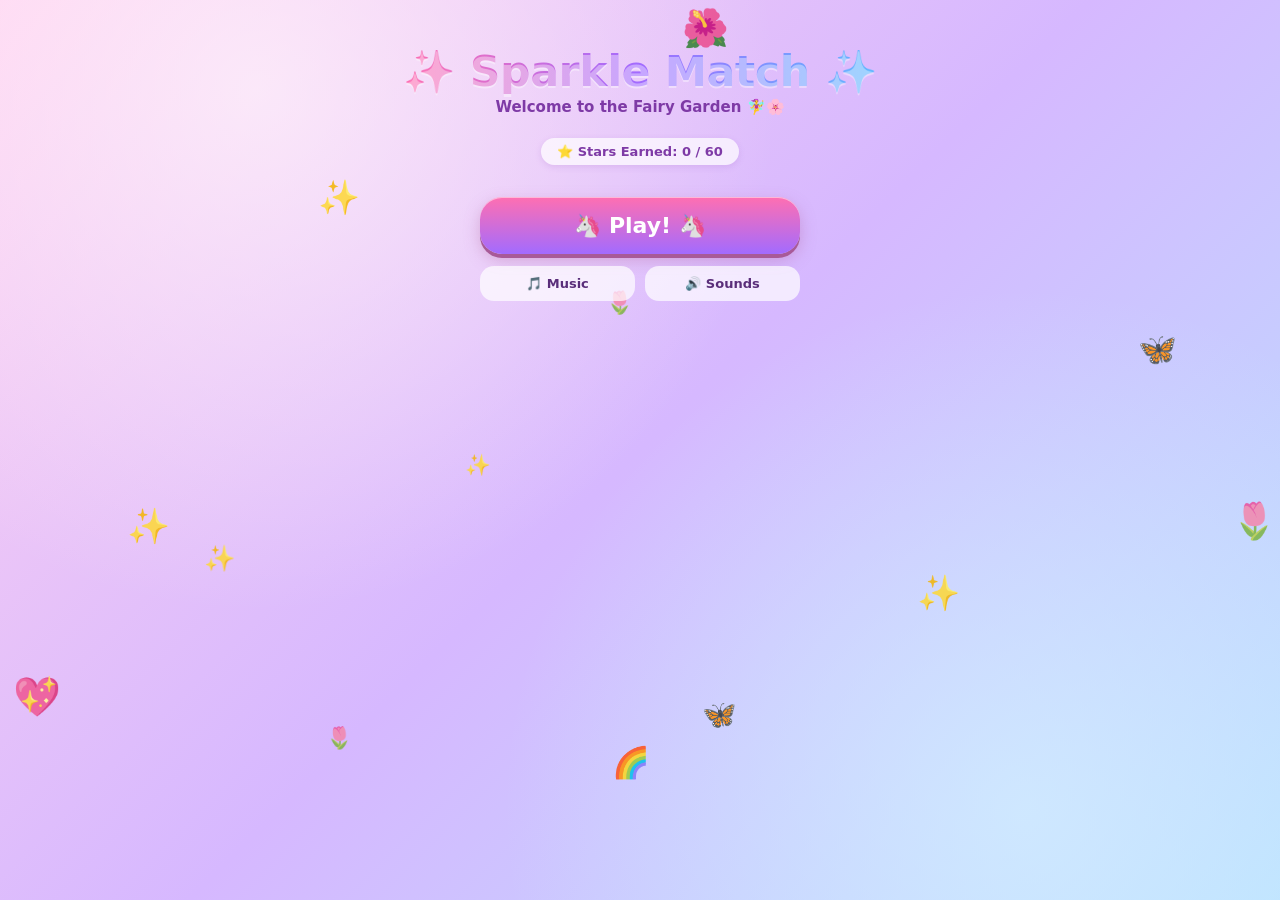
==== commit c9a64c50: "Add files via upload" ====
--- a/index.html
+++ b/index.html
@@ -10,1753 +10,117 @@
 <title>Sparkle Match</title>
 <link rel="apple-touch-icon" href="data:image/svg+xml;utf8,<svg xmlns='http://www.w3.org/2000/svg' viewBox='0 0 180 180'><defs><linearGradient id='g' x1='0' y1='0' x2='1' y2='1'><stop offset='0' stop-color='%23ffd1f0'/><stop offset='1' stop-color='%23b8e0ff'/></linearGradient></defs><rect width='180' height='180' rx='40' fill='url(%23g)'/><text x='90' y='130' font-size='110' text-anchor='middle'>🦄</text></svg>">
 <link rel="icon" href="data:image/svg+xml;utf8,<svg xmlns='http://www.w3.org/2000/svg' viewBox='0 0 64 64'><text y='52' font-size='52'>🦄</text></svg>">
-<style>
-  * {
-    box-sizing: border-box;
-    margin: 0;
-    padding: 0;
-    -webkit-tap-highlight-color: transparent;
-    -webkit-touch-callout: none;
-  }
-  html, body {
-    width: 100%;
-    height: 100%;
-    overflow: hidden;
-    user-select: none;
-    -webkit-user-select: none;
-    touch-action: manipulation;
-  }
-  :root {
-    --bg: linear-gradient(135deg, #ffd1f0 0%, #d6b8ff 50%, #b8e0ff 100%);
-    --accent: #ff6fb1;
-    --accent2: #a26bff;
-    --accent3: #5fb8ff;
-    --text: #5a2e7a;
-    --soft: #9b59b6;
-    --pill-bg: rgba(255,255,255,0.7);
-    --board-bg: rgba(255, 255, 255, 0.45);
-    --cell-bg: rgba(255, 255, 255, 0.35);
-    --btn-shadow: #a85a98;
-    --btn-shadow2: #5d9fcf;
-  }
-  body {
-    font-family: -apple-system, 'Avenir Next', 'Comic Sans MS', system-ui, sans-serif;
-    background:
-      radial-gradient(circle at 20% 10%, rgba(255,245,251,0.7) 0%, transparent 40%),
-      radial-gradient(circle at 80% 90%, rgba(212,240,255,0.7) 0%, transparent 40%),
-      var(--bg);
-    color: var(--text);
-    overscroll-behavior: none;
-    position: fixed;
-    inset: 0;
-    transition: background 0.6s ease;
-  }
-
-  /* Twinkling background stars */
-  .stars { position: absolute; inset: 0; pointer-events: none; overflow: hidden; z-index: 0; }
-  .stars span { position: absolute; font-size: 14px; opacity: 0; animation: twinkle 4s infinite; }
-  @keyframes twinkle {
-    0%, 100% { opacity: 0; transform: scale(0.6) rotate(0deg); }
-    50% { opacity: 0.8; transform: scale(1.1) rotate(20deg); }
-  }
-
-  /* Floating fairy garden elements */
-  .garden { position: absolute; inset: 0; pointer-events: none; overflow: hidden; z-index: 1; }
-  .garden span {
-    position: absolute;
-    opacity: 0.85;
-    animation-name: floatAround;
-    animation-iteration-count: infinite;
-    animation-timing-function: ease-in-out;
-  }
-  @keyframes floatAround {
-    0%   { transform: translate(0, 0) rotate(-10deg); }
-    25%  { transform: translate(15px, -20px) rotate(8deg); }
-    50%  { transform: translate(-10px, -10px) rotate(-5deg); }
-    75%  { transform: translate(8px, 15px) rotate(12deg); }
-    100% { transform: translate(0, 0) rotate(-10deg); }
-  }
-
-  /* Combo screen flash */
-  .combo-flash {
-    position: fixed;
-    inset: 0;
-    pointer-events: none;
-    z-index: 50;
-    background: radial-gradient(circle, rgba(255,255,255,0.0) 30%, var(--accent) 100%);
-    opacity: 0;
-  }
-  .combo-flash.go { animation: comboFlash 0.7s ease-out; }
-  @keyframes comboFlash {
-    0% { opacity: 0; }
-    20% { opacity: 0.45; }
-    100% { opacity: 0; }
-  }
-
-  /* ---- Game ---- */
-  .game {
-    position: relative;
-    z-index: 2;
-    width: 100%;
-    height: 100%;
-    height: 100dvh;
-    display: flex;
-    flex-direction: column;
-    align-items: center;
-    padding: max(env(safe-area-inset-top), 12px) 12px max(env(safe-area-inset-bottom), 12px) 12px;
-  }
-  .game.hidden { display: none; }
-
-  .title {
-    font-size: 26px;
-    font-weight: 800;
-    letter-spacing: 0.5px;
-    text-align: center;
-    background: linear-gradient(90deg, var(--accent), var(--accent2), var(--accent3));
-    -webkit-background-clip: text;
-    background-clip: text;
-    color: transparent;
-    text-shadow: 0 2px 0 rgba(255,255,255,0.4);
-    margin-bottom: 6px;
-  }
-
-  .hud {
-    display: flex;
-    gap: 8px;
-    width: 100%;
-    max-width: 420px;
-    margin-bottom: 8px;
-  }
-  .pill {
-    flex: 1;
-    background: var(--pill-bg);
-    border-radius: 18px;
-    padding: 8px 6px;
-    text-align: center;
-    box-shadow: 0 4px 0 rgba(180, 130, 220, 0.25), inset 0 1px 0 rgba(255,255,255,0.9);
-    backdrop-filter: blur(6px);
-    transition: transform 0.15s;
-  }
-  .pill.bump { animation: pillBump 0.3s; }
-  @keyframes pillBump {
-    0% { transform: scale(1); }
-    40% { transform: scale(1.15); }
-    100% { transform: scale(1); }
-  }
-  .pill .label {
-    font-size: 10px;
-    font-weight: 700;
-    color: var(--soft);
-    text-transform: uppercase;
-    letter-spacing: 1px;
-  }
-  .pill .value {
-    font-size: 20px;
-    font-weight: 800;
-    color: var(--text);
-    line-height: 1;
-    margin-top: 2px;
-  }
-
-  .goal {
-    font-size: 14px;
-    font-weight: 700;
-    color: var(--soft);
-    background: rgba(255,255,255,0.55);
-    padding: 6px 14px;
-    border-radius: 14px;
-    margin-bottom: 8px;
-    box-shadow: 0 2px 6px rgba(160, 100, 200, 0.2);
-  }
-  .progress-bar {
-    width: 100%;
-    max-width: 420px;
-    height: 8px;
-    background: rgba(255,255,255,0.5);
-    border-radius: 4px;
-    margin-bottom: 10px;
-    overflow: hidden;
-  }
-  .progress-fill {
-    height: 100%;
-    width: 0%;
-    background: linear-gradient(90deg, var(--accent), var(--accent2), var(--accent3));
-    border-radius: 4px;
-    transition: width 0.4s ease-out;
-  }
-
-  .board-wrap {
-    position: relative;
-    flex: 1;
-    width: 100%;
-    max-width: 420px;
-    display: flex;
-    align-items: center;
-    justify-content: center;
-  }
-  .board {
-    position: relative;
-    width: min(100%, 88vh);
-    aspect-ratio: 1 / 1;
-    background: var(--board-bg);
-    border-radius: 22px;
-    padding: 8px;
-    box-shadow:
-      0 8px 24px rgba(150, 90, 200, 0.3),
-      inset 0 2px 0 rgba(255,255,255,0.9),
-      inset 0 -3px 0 rgba(180, 130, 220, 0.2);
-    display: grid;
-    grid-template-columns: repeat(6, 1fr);
-    grid-template-rows: repeat(6, 1fr);
-    gap: 4px;
-    overflow: visible;
-    touch-action: none;
-  }
-  .cell {
-    position: relative;
-    border-radius: 14px;
-    background: var(--cell-bg);
-    display: flex;
-    align-items: center;
-    justify-content: center;
-    font-size: clamp(28px, 9vw, 50px);
-    cursor: grab;
-    transition: transform 0.15s ease, background 0.2s, box-shadow 0.2s;
-    will-change: transform;
-    touch-action: none;
-  }
-  .cell:active { cursor: grabbing; }
-  .cell.lifted {
-    transform: scale(1.18);
-    z-index: 6;
-    background: rgba(255,255,255,0.85);
-    box-shadow: 0 8px 20px rgba(120, 60, 160, 0.35), 0 0 0 3px rgba(255,255,255,0.7);
-  }
-  .cell.selected {
-    background: rgba(255, 255, 200, 0.9);
-    box-shadow:
-      0 0 0 3px #ffd84d,
-      0 0 16px rgba(255, 216, 77, 0.8);
-    animation: pulse 0.8s infinite alternate ease-in-out;
-  }
-  @keyframes pulse {
-    from { transform: scale(1); }
-    to { transform: scale(1.08); }
-  }
-
-  .cell.glowing {
-    animation: cellGlow 0.36s ease-in-out;
-    background: rgba(255, 255, 220, 0.95);
-    box-shadow: 0 0 18px 4px rgba(255, 230, 100, 0.9);
-  }
-  @keyframes cellGlow {
-    0%, 100% { transform: scale(1) rotate(0deg); }
-    25%      { transform: scale(1.18) rotate(-6deg); }
-    50%      { transform: scale(1.18) rotate(6deg); }
-    75%      { transform: scale(1.18) rotate(-3deg); }
-  }
-
-  .cell.matched {
-    animation: pop 0.32s ease-out forwards;
-  }
-  @keyframes pop {
-    0% { transform: scale(1.18); }
-    50% { transform: scale(1.4); filter: brightness(1.6) drop-shadow(0 0 10px white); }
-    100% { transform: scale(0); opacity: 0; }
-  }
-  .cell.dropping {
-    animation: drop 0.45s cubic-bezier(0.34, 1.56, 0.64, 1);
-  }
-  @keyframes drop {
-    0%   { transform: translateY(-80px) scaleY(0.85); opacity: 0; }
-    60%  { transform: translateY(0) scaleY(1.15); opacity: 1; }
-    80%  { transform: translateY(-4px) scaleY(0.95); }
-    100% { transform: translateY(0) scaleY(1); }
-  }
-
-  /* Special pieces */
-  .cell.special-lightning {
-    background: linear-gradient(135deg, #fff8b8, #ffd84d);
-    box-shadow: 0 0 20px rgba(255, 216, 77, 0.8), inset 0 0 10px rgba(255, 255, 255, 0.7);
-    animation: specialPulse 1.6s ease-in-out infinite;
-  }
-  .cell.special-bomb {
-    background: radial-gradient(circle at 35% 30%, #fff 0%, #ff8fc8 40%, #c54e90 100%);
-    box-shadow: 0 0 20px rgba(255, 100, 180, 0.8), inset 0 0 10px rgba(255, 255, 255, 0.5);
-    animation: specialPulse 1.6s ease-in-out infinite;
-  }
-  .cell.special-rainbow {
-    background: conic-gradient(from 0deg, #ff6fb1, #ffce5f, #5fff8e, #5fb8ff, #a26bff, #ff6fb1);
-    box-shadow: 0 0 24px rgba(255, 200, 255, 0.9);
-    animation: specialPulse 1.6s ease-in-out infinite, rainbowSpin 3s linear infinite;
-  }
-  @keyframes specialPulse {
-    0%, 100% { transform: scale(1); }
-    50%      { transform: scale(1.08); }
-  }
-  @keyframes rainbowSpin {
-    from { filter: hue-rotate(0deg); }
-    to   { filter: hue-rotate(360deg); }
-  }
-
-  .toast {
-    position: absolute;
-    top: 30%;
-    left: 50%;
-    transform: translate(-50%, -50%) scale(0.5);
-    font-size: 36px;
-    font-weight: 900;
-    pointer-events: none;
-    background: linear-gradient(90deg, var(--accent), var(--accent2), var(--accent3));
-    -webkit-background-clip: text;
-    background-clip: text;
-    color: transparent;
-    text-shadow: 0 4px 14px rgba(255,255,255,0.9);
-    opacity: 0;
-    z-index: 10;
-    white-space: nowrap;
-  }
-  .toast.show { animation: toastShow 1.2s ease-out forwards; }
-  @keyframes toastShow {
-    0%   { opacity: 0; transform: translate(-50%, -30%) scale(0.4) rotate(-8deg); }
-    20%  { opacity: 1; transform: translate(-50%, -50%) scale(1.2) rotate(4deg); }
-    50%  { opacity: 1; transform: translate(-50%, -50%) scale(1) rotate(0); }
-    100% { opacity: 0; transform: translate(-50%, -70%) scale(1) rotate(0); }
-  }
-
-  /* Sparkle particles + score popups */
-  .particle {
-    position: absolute;
-    pointer-events: none;
-    font-size: 18px;
-    animation: sparkle 0.9s ease-out forwards;
-    z-index: 5;
-  }
-  @keyframes sparkle {
-    0%   { opacity: 1; transform: translate(-50%, -50%) scale(0.4); }
-    100% { opacity: 0; transform: translate(var(--tx), var(--ty)) scale(1.4); }
-  }
-
-  .score-popup {
-    position: absolute;
-    pointer-events: none;
-    font-weight: 900;
-    font-size: 22px;
-    color: white;
-    text-shadow: 0 2px 4px rgba(0,0,0,0.4), 0 0 12px var(--accent);
-    z-index: 7;
-    transform: translate(-50%, -50%);
-    animation: scorePop 1.1s ease-out forwards;
-    white-space: nowrap;
-  }
-  @keyframes scorePop {
-    0%   { opacity: 0; transform: translate(-50%, 0) scale(0.4); }
-    20%  { opacity: 1; transform: translate(-50%, -22px) scale(1.3); }
-    100% { opacity: 0; transform: translate(-50%, -90px) scale(1); }
-  }
-
-  .fly-sparkle {
-    position: fixed;
-    pointer-events: none;
-    font-size: 22px;
-    z-index: 999;
-    will-change: transform, opacity;
-  }
-
-  .lightning-line {
-    position: fixed;
-    inset: 0;
-    pointer-events: none;
-    z-index: 8;
-  }
-
-  .controls {
-    display: flex;
-    gap: 8px;
-    margin-top: 10px;
-    width: 100%;
-    max-width: 420px;
-  }
-  .btn {
-    flex: 1;
-    background: linear-gradient(180deg, var(--accent), var(--accent2));
-    color: white;
-    font-family: inherit;
-    font-size: 15px;
-    font-weight: 800;
-    border: none;
-    border-radius: 18px;
-    padding: 12px 10px;
-    cursor: pointer;
-    box-shadow:
-      0 4px 0 var(--btn-shadow),
-      0 6px 16px rgba(170, 90, 150, 0.35),
-      inset 0 1px 0 rgba(255,255,255,0.5);
-    transition: transform 0.1s, box-shadow 0.1s;
-  }
-  .btn:active {
-    transform: translateY(2px);
-    box-shadow: 0 2px 0 var(--btn-shadow), 0 3px 8px rgba(170, 90, 150, 0.35);
-  }
-  .btn.secondary {
-    background: linear-gradient(180deg, var(--accent3), #8ec5ff);
-    box-shadow:
-      0 4px 0 var(--btn-shadow2),
-      0 6px 16px rgba(100, 160, 210, 0.35),
-      inset 0 1px 0 rgba(255,255,255,0.5);
-  }
-  .btn.secondary:active {
-    box-shadow: 0 2px 0 var(--btn-shadow2), 0 3px 8px rgba(100, 160, 210, 0.35);
-  }
-  .btn.big { font-size: 22px; padding: 16px 28px; border-radius: 22px; }
-
-  .modal {
-    position: fixed;
-    inset: 0;
-    background: rgba(90, 46, 122, 0.4);
-    backdrop-filter: blur(6px);
-    display: none;
-    align-items: center;
-    justify-content: center;
-    z-index: 100;
-    padding: 20px;
-  }
-  .modal.show { display: flex; animation: fadeIn 0.3s; }
-  @keyframes fadeIn { from { opacity: 0; } to { opacity: 1; } }
-  .card {
-    background: linear-gradient(180deg, #ffffff, #fef0fa);
-    border-radius: 26px;
-    padding: 28px 24px;
-    text-align: center;
-    max-width: 340px;
-    width: 100%;
-    box-shadow: 0 20px 60px rgba(120, 60, 160, 0.4);
-    animation: pop-in 0.5s cubic-bezier(0.34, 1.56, 0.64, 1);
-  }
-  @keyframes pop-in {
-    from { transform: scale(0.5) rotate(-6deg); opacity: 0; }
-    to { transform: scale(1) rotate(0); opacity: 1; }
-  }
-  .card h2 {
-    font-size: 28px;
-    background: linear-gradient(90deg, var(--accent), var(--accent2), var(--accent3));
-    -webkit-background-clip: text;
-    background-clip: text;
-    color: transparent;
-    margin-bottom: 12px;
-  }
-  .card .big-emoji { font-size: 64px; margin-bottom: 8px; }
-  .card p { font-size: 16px; line-height: 1.5; margin-bottom: 16px; color: var(--text); }
-  .card .stats-row { display: flex; justify-content: center; gap: 18px; margin: 14px 0; font-weight: 700; }
-  .card .stats-row > div { color: var(--soft); }
-  .card .stats-row .num { font-size: 22px; color: var(--text); display: block; }
-
-  /* ---- Fairy garden home screen ---- */
-  .home {
-    position: relative;
-    z-index: 3;
-    width: 100%;
-    height: 100%;
-    height: 100dvh;
-    display: flex;
-    flex-direction: column;
-    align-items: center;
-    justify-content: flex-start;
-    padding: max(env(safe-area-inset-top), 24px) 18px max(env(safe-area-inset-bottom), 24px) 18px;
-    overflow-y: auto;
-    -webkit-overflow-scrolling: touch;
-  }
-  .home.hidden { display: none; }
-  .home-title {
-    font-size: 38px;
-    font-weight: 900;
-    text-align: center;
-    background: linear-gradient(90deg, #ff6fb1, #a26bff, #5fb8ff);
-    -webkit-background-clip: text;
-    background-clip: text;
-    color: transparent;
-    text-shadow: 0 2px 0 rgba(255,255,255,0.4);
-    margin-top: 8px;
-    margin-bottom: 4px;
-    line-height: 1.1;
-  }
-  .home-subtitle {
-    font-size: 15px;
-    color: #7e3aa6;
-    text-align: center;
-    margin-bottom: 18px;
-    font-weight: 600;
-  }
-  .home-best {
-    font-size: 13px;
-    background: rgba(255,255,255,0.7);
-    color: #7e3aa6;
-    font-weight: 700;
-    padding: 6px 16px;
-    border-radius: 14px;
-    margin-bottom: 20px;
-    box-shadow: 0 2px 6px rgba(160, 100, 200, 0.2);
-  }
-  .pick-label {
-    font-size: 14px;
-    color: #7e3aa6;
-    font-weight: 700;
-    text-transform: uppercase;
-    letter-spacing: 1.5px;
-    margin-bottom: 12px;
-    text-align: center;
-  }
-  .theme-grid {
-    display: grid;
-    grid-template-columns: 1fr 1fr;
-    gap: 12px;
-    width: 100%;
-    max-width: 380px;
-    margin-bottom: 22px;
-  }
-  .theme-card {
-    background: rgba(255,255,255,0.85);
-    border-radius: 20px;
-    padding: 14px 10px;
-    text-align: center;
-    cursor: pointer;
-    transition: transform 0.15s, box-shadow 0.2s;
-    box-shadow: 0 4px 12px rgba(160, 100, 200, 0.15), inset 0 1px 0 rgba(255,255,255,0.9);
-    border: 3px solid transparent;
-    position: relative;
-  }
-  .theme-card:active { transform: scale(0.96); }
-  .theme-card.active {
-    border-color: #ffd84d;
-    box-shadow: 0 0 0 3px rgba(255, 216, 77, 0.4), 0 6px 18px rgba(255, 200, 60, 0.4);
-    transform: scale(1.03);
-  }
-  .theme-card .theme-icon { font-size: 38px; line-height: 1; margin-bottom: 6px; filter: drop-shadow(0 2px 4px rgba(0,0,0,0.1)); }
-  .theme-card .theme-name { font-size: 13px; font-weight: 800; color: #5a2e7a; }
-  .theme-card .theme-symbols { font-size: 14px; margin-top: 4px; opacity: 0.85; letter-spacing: 1px; }
-
-  .home-buttons {
-    display: flex;
-    flex-direction: column;
-    gap: 10px;
-    width: 100%;
-    max-width: 320px;
-  }
-  .toggle-row { display: flex; gap: 10px; width: 100%; }
-  .toggle-btn {
-    flex: 1;
-    background: rgba(255,255,255,0.7);
-    color: #5a2e7a;
-    font-family: inherit;
-    font-size: 13px;
-    font-weight: 700;
-    border: none;
-    border-radius: 14px;
-    padding: 10px;
-    cursor: pointer;
-    transition: background 0.15s;
-  }
-  .toggle-btn.off { opacity: 0.5; }
-</style>
+<link rel="stylesheet" href="styles.css">
 </head>
 <body>
-  <div class="stars" id="stars"></div>
-  <div class="garden" id="garden"></div>
-  <div class="combo-flash" id="comboFlash"></div>
 
-  <!-- ============ FAIRY GARDEN HOME SCREEN ============ -->
-  <div class="home" id="home">
-    <div class="home-title">✨ Sparkle Match ✨</div>
-    <div class="home-subtitle">Welcome to the Fairy Garden 🧚‍♀️🌸</div>
-    <div class="home-best">💎 Best Score: <span id="homeBest">0</span></div>
+<div class="stars" id="stars"></div>
+<div class="garden" id="garden"></div>
+<div class="combo-flash" id="comboFlash"></div>
 
-    <div class="pick-label">Pick Your Magical World</div>
-    <div class="theme-grid" id="themeGrid"></div>
+<!-- ============ HOME SCREEN ============ -->
+<div class="screen home" id="home">
+  <div class="home-title">✨ Sparkle Match ✨</div>
+  <div class="home-subtitle">Welcome to the Fairy Garden 🧚‍♀️🌸</div>
+  <div class="home-best">⭐ Stars Earned: <span id="homeBest">0</span> / 60</div>
 
-    <div class="home-buttons">
-      <button class="btn big" id="startBtn">🦄 Let's Play! 🦄</button>
-      <div class="toggle-row">
-        <button class="toggle-btn" id="musicToggle">🎵 Music</button>
-        <button class="toggle-btn" id="sfxToggle">🔊 Sounds</button>
-      </div>
+  <div class="home-buttons">
+    <button class="btn big" id="startBtn">🦄 Play! 🦄</button>
+    <div class="toggle-row">
+      <button class="toggle-btn" id="musicToggle">🎵 Music</button>
+      <button class="toggle-btn" id="sfxToggle">🔊 Sounds</button>
+    </div>
+  </div>
+</div>
+
+<!-- ============ WORLD MAP SCREEN ============ -->
+<div class="screen hidden" id="map">
+  <div class="map-header">
+    <button class="map-back-btn" id="mapBackBtn">← Home</button>
+    <div class="map-title">World Map</div>
+    <div class="map-stats" id="mapStats">⭐ 0/60</div>
+  </div>
+  <div class="map-scroll" id="mapScroll"></div>
+</div>
+
+<!-- ============ GAME SCREEN ============ -->
+<div class="screen hidden" id="game">
+  <div class="title" id="gameTitle">✨ Unicorn Meadow ✨</div>
+  <div class="level-name" id="levelName">Level 1</div>
+
+  <div class="hud">
+    <div class="pill" id="pillLevel">
+      <div class="label">Level</div>
+      <div class="value" id="level">1</div>
+    </div>
+    <div class="pill" id="pillScore">
+      <div class="label">Score</div>
+      <div class="value" id="score">0</div>
+    </div>
+    <div class="pill" id="pillMoves">
+      <div class="label">Moves</div>
+      <div class="value" id="moves">25</div>
+    </div>
+    <div class="pill" id="pillStars">
+      <div class="label">Stars</div>
+      <div class="value" id="stars" style="font-size:14px;letter-spacing:1px">☆☆☆</div>
     </div>
   </div>
 
-  <!-- ============ GAME SCREEN ============ -->
-  <div class="game hidden" id="game">
-    <div class="title" id="gameTitle">✨ Unicorn Meadow ✨</div>
+  <div class="objective" id="objective">🎯 Reach 1,000 points</div>
+  <div class="progress-bar"><div class="progress-fill" id="progress"></div></div>
 
-    <div class="hud">
-      <div class="pill" id="pillLevel">
-        <div class="label">Level</div>
-        <div class="value" id="level">1</div>
-      </div>
-      <div class="pill" id="pillScore">
-        <div class="label">Score</div>
-        <div class="value" id="score">0</div>
-      </div>
-      <div class="pill" id="pillMoves">
-        <div class="label">Moves</div>
-        <div class="value" id="moves">25</div>
-      </div>
-      <div class="pill" id="pillBest">
-        <div class="label">Best</div>
-        <div class="value" id="best">0</div>
-      </div>
+  <div class="board-wrap">
+    <div class="board" id="board"></div>
+    <div class="toast" id="toast"></div>
+  </div>
+
+  <div class="controls">
+    <button class="btn" id="homeBtn">🗺️ Map</button>
+    <button class="btn secondary" id="muteBtn">🔊 Quiet</button>
+  </div>
+</div>
+
+<!-- Level complete -->
+<div class="modal" id="winModal">
+  <div class="card">
+    <div class="big-emoji">🌟🎉🌟</div>
+    <h2 id="winTitle">You Did It!</h2>
+    <p id="winText">Wow, you're a sparkle queen!</p>
+    <div class="modal-stars" id="winStars">
+      <span class="star">⭐</span>
+      <span class="star">⭐</span>
+      <span class="star">⭐</span>
     </div>
-
-    <div class="goal" id="goal">🎯 Reach 1,000 points!</div>
-    <div class="progress-bar"><div class="progress-fill" id="progress"></div></div>
-
-    <div class="board-wrap">
-      <div class="board" id="board"></div>
-      <div class="toast" id="toast"></div>
+    <div class="stats-row">
+      <div><span class="num" id="winScore">0</span> Score</div>
+      <div><span class="num" id="winLevel">1</span> Level</div>
     </div>
-
-    <div class="controls">
-      <button class="btn" id="homeBtn">🌸 Home</button>
-      <button class="btn secondary" id="muteBtn">🔊 Quiet</button>
+    <div class="controls" style="margin-top: 8px;">
+      <button class="btn secondary" id="mapFromWinBtn">🗺️ Map</button>
+      <button class="btn" id="nextLevelBtn">🦄 Next →</button>
     </div>
   </div>
+</div>
 
-  <!-- Level complete -->
-  <div class="modal" id="winModal">
-    <div class="card">
-      <div class="big-emoji">🌟🎉🌟</div>
-      <h2 id="winTitle">You Did It!</h2>
-      <p id="winText">Wow, you're a sparkle queen!</p>
-      <div class="stats-row">
-        <div><span class="num" id="winScore">0</span> Score</div>
-        <div><span class="num" id="winLevel">1</span> Level</div>
-      </div>
-      <button class="btn" id="nextLevelBtn">🦄 Next Level →</button>
+<!-- Game over -->
+<div class="modal" id="loseModal">
+  <div class="card">
+    <div class="big-emoji">🌸💕🌸</div>
+    <h2>Almost There!</h2>
+    <p>Your magic was super pretty! Want to try again?</p>
+    <div class="stats-row">
+      <div><span class="num" id="loseScore">0</span> Score</div>
+      <div><span class="num" id="loseGoal">0</span> Goal</div>
+    </div>
+    <div class="controls" style="margin-top: 8px;">
+      <button class="btn secondary" id="loseMapBtn">🗺️ Map</button>
+      <button class="btn" id="retryBtn">✨ Try Again</button>
     </div>
   </div>
+</div>
 
-  <!-- Game over -->
-  <div class="modal" id="loseModal">
-    <div class="card">
-      <div class="big-emoji">🌸💕🌸</div>
-      <h2>Almost There!</h2>
-      <p>Your magic was super pretty! Want to try this level again?</p>
-      <div class="stats-row">
-        <div><span class="num" id="loseScore">0</span> Score</div>
-        <div><span class="num" id="loseGoal">0</span> Goal</div>
-      </div>
-      <button class="btn" id="retryBtn">✨ Try Again ✨</button>
-    </div>
-  </div>
-
-<script>
-(function() {
-  'use strict';
-
-  // ====================== Themes ======================
-  const THEMES = {
-    unicorn: {
-      key: 'unicorn',
-      name: 'Unicorn Meadow',
-      icon: '🦄',
-      symbols: ['🦄', '🧚', '🌈', '⭐', '🌸', '💖'],
-      preview: '🦄🌈🧚',
-      particles: ['✨', '💖', '⭐', '🌟', '💫'],
-      garden: ['🌸','🦋','🌺','🌷','💖','✨','🌈'],
-      music: 'audio/unicorn.mp3',
-      vars: {
-        '--bg': 'linear-gradient(135deg, #ffd1f0 0%, #d6b8ff 50%, #b8e0ff 100%)',
-        '--accent': '#ff6fb1',
-        '--accent2': '#a26bff',
-        '--accent3': '#5fb8ff',
-        '--text': '#5a2e7a',
-        '--soft': '#9b59b6',
-        '--btn-shadow': '#a85a98',
-        '--btn-shadow2': '#5d9fcf'
-      }
-    },
-    mermaid: {
-      key: 'mermaid',
-      name: 'Mermaid Lagoon',
-      icon: '🧜‍♀️',
-      symbols: ['🧜‍♀️', '🐚', '🐠', '🌊', '⭐', '🐬'],
-      preview: '🧜‍♀️🐚🐬',
-      particles: ['💧', '🫧', '✨', '⭐', '💙'],
-      garden: ['🐚','🐠','🌊','💙','⭐','🐬','🪸'],
-      music: 'audio/mermaid.mp3',
-      vars: {
-        '--bg': 'linear-gradient(135deg, #c5f0ff 0%, #8ec5ff 50%, #c5a8ff 100%)',
-        '--accent': '#3aa8d8',
-        '--accent2': '#5a8fd6',
-        '--accent3': '#8b6fd6',
-        '--text': '#1e4a6b',
-        '--soft': '#3a78a8',
-        '--btn-shadow': '#1e6a98',
-        '--btn-shadow2': '#4a5d9f'
-      }
-    },
-    winter: {
-      key: 'winter',
-      name: 'Winter Wonder',
-      icon: '❄️',
-      symbols: ['❄️', '⛸️', '🦢', '💎', '🌨️', '⭐'],
-      preview: '❄️🦢💎',
-      particles: ['❄️', '✨', '💎', '🤍', '⭐'],
-      garden: ['❄️','💎','🌨️','🤍','⭐','✨'],
-      music: 'audio/winter.mp3',
-      vars: {
-        '--bg': 'linear-gradient(135deg, #eaf4ff 0%, #c8d8f0 50%, #b8c5e8 100%)',
-        '--accent': '#5a9fd6',
-        '--accent2': '#7a8fc6',
-        '--accent3': '#9bb8e0',
-        '--text': '#2a4a7a',
-        '--soft': '#4a6a9a',
-        '--btn-shadow': '#3a6f9f',
-        '--btn-shadow2': '#5a7fa8'
-      }
-    },
-    fairy: {
-      key: 'fairy',
-      name: 'Fairy Garden',
-      icon: '🧚',
-      symbols: ['🧚', '🌸', '🌼', '🍄', '🦋', '🌻'],
-      preview: '🧚🦋🍄',
-      particles: ['🦋', '🌸', '✨', '🌼', '💫'],
-      garden: ['🧚','🦋','🌸','🌼','🍄','🌿','🌻'],
-      music: 'audio/fairy.mp3',
-      vars: {
-        '--bg': 'linear-gradient(135deg, #d6f0c8 0%, #ffd6e8 50%, #e8c8ff 100%)',
-        '--accent': '#e879b8',
-        '--accent2': '#a26bff',
-        '--accent3': '#7ac88b',
-        '--text': '#4a6a3a',
-        '--soft': '#7e6aa0',
-        '--btn-shadow': '#9c5a90',
-        '--btn-shadow2': '#5a9870'
-      }
-    }
-  };
-
-  const TOAST_WORDS = [
-    'Magical!', 'Sparkly!', 'Wow!', 'Beautiful!', 'Super!',
-    'Amazing!', 'Twinkle!', 'Yay!', 'Whoosh!', 'Pretty!',
-    'Fabulous!', 'Lovely!', 'Brilliant!', 'Shine!'
-  ];
-
-  const SIZE = 6;
-
-  // ====================== Game state ======================
-  let board = [];
-  let cellElems = [];
-  let selected = null;
-  let score = 0;
-  let moves = 25;
-  let level = 1;
-  let goal = 1000;
-  let busy = false;
-  let combo = 0;
-  let bonusMultiplier = 1;
-  let best = parseInt(localStorage.getItem('sparkleMatchBest') || '0', 10);
-  let sfxOn = localStorage.getItem('sparkleMatchSfx') !== '0';
-  let musicOn = localStorage.getItem('sparkleMatchMusic') !== '0';
-  let currentTheme = THEMES[localStorage.getItem('sparkleMatchTheme') || 'unicorn'] || THEMES.unicorn;
-  let SYMBOLS = currentTheme.symbols.slice();
-
-  // SFX (Web Audio - light, fast)
-  let audioCtx = null;
-  let sfxGain = null;
-
-  // Music: HTMLAudioElement per theme
-  const musicElements = {};
-
-  const $ = (id) => document.getElementById(id);
-  const boardEl = $('board');
-  const toastEl = $('toast');
-
-  // ====================== Twinkles + Garden ======================
-  function buildStars() {
-    const container = $('stars');
-    container.innerHTML = '';
-    const symbols = ['✨', '⭐', '🌟', '💫', '✦'];
-    for (let i = 0; i < 22; i++) {
-      const s = document.createElement('span');
-      s.textContent = symbols[Math.floor(Math.random() * symbols.length)];
-      s.style.left = Math.random() * 100 + '%';
-      s.style.top = Math.random() * 100 + '%';
-      s.style.animationDelay = (Math.random() * 4) + 's';
-      s.style.fontSize = (10 + Math.random() * 14) + 'px';
-      container.appendChild(s);
-    }
-  }
-  function buildGarden() {
-    const container = $('garden');
-    container.innerHTML = '';
-    const bits = currentTheme.garden;
-    for (let i = 0; i < 14; i++) {
-      const s = document.createElement('span');
-      s.textContent = bits[Math.floor(Math.random() * bits.length)];
-      s.style.left = (Math.random() * 100) + '%';
-      s.style.top = (Math.random() * 100) + '%';
-      s.style.fontSize = (18 + Math.random() * 22) + 'px';
-      s.style.animationDuration = (5 + Math.random() * 5) + 's';
-      s.style.animationDelay = (Math.random() * 3) + 's';
-      container.appendChild(s);
-    }
-  }
-
-  // ====================== Theme ======================
-  function applyTheme(themeKey) {
-    const newTheme = THEMES[themeKey] || THEMES.unicorn;
-    const themeChanged = newTheme.key !== currentTheme.key;
-    currentTheme = newTheme;
-    SYMBOLS = currentTheme.symbols.slice();
-    const root = document.documentElement;
-    Object.entries(currentTheme.vars).forEach(([k, v]) => root.style.setProperty(k, v));
-    localStorage.setItem('sparkleMatchTheme', themeKey);
-    $('gameTitle').textContent = '✨ ' + currentTheme.name + ' ✨';
-    buildGarden();
-    document.querySelectorAll('.theme-card').forEach(card => {
-      card.classList.toggle('active', card.dataset.theme === themeKey);
-    });
-    if (themeChanged && musicOn && !$('game').classList.contains('hidden')) {
-      playThemeMusic();
-    }
-  }
-
-  function buildThemePicker() {
-    const grid = $('themeGrid');
-    grid.innerHTML = '';
-    Object.values(THEMES).forEach(t => {
-      const card = document.createElement('div');
-      card.className = 'theme-card';
-      card.dataset.theme = t.key;
-      if (t.key === currentTheme.key) card.classList.add('active');
-      card.innerHTML = `
-        <div class="theme-icon">${t.icon}</div>
-        <div class="theme-name">${t.name}</div>
-        <div class="theme-symbols">${t.preview}</div>
-      `;
-      card.addEventListener('click', () => {
-        ensureAudio();
-        soundSelect();
-        applyTheme(t.key);
-      });
-      grid.appendChild(card);
-    });
-  }
-
-  // ====================== Audio: SFX ======================
-  function ensureAudio() {
-    if (!audioCtx) {
-      try {
-        audioCtx = new (window.AudioContext || window.webkitAudioContext)();
-        sfxGain = audioCtx.createGain();
-        sfxGain.gain.value = sfxOn ? 1 : 0;
-        sfxGain.connect(audioCtx.destination);
-      } catch (e) { audioCtx = null; }
-    }
-    if (audioCtx && audioCtx.state === 'suspended') audioCtx.resume();
-    return audioCtx;
-  }
-  function setSfxGain() {
-    if (sfxGain && audioCtx) {
-      sfxGain.gain.linearRampToValueAtTime(sfxOn ? 1 : 0, audioCtx.currentTime + 0.05);
-    }
-  }
-  function playChime(freq, duration, type, vol) {
-    const ctx = ensureAudio();
-    if (!ctx || !sfxOn) return;
-    const osc = ctx.createOscillator();
-    const gain = ctx.createGain();
-    osc.type = type || 'sine';
-    osc.frequency.value = freq;
-    const v = (vol == null ? 0.18 : vol);
-    gain.gain.setValueAtTime(0, ctx.currentTime);
-    gain.gain.linearRampToValueAtTime(v, ctx.currentTime + 0.02);
-    gain.gain.exponentialRampToValueAtTime(0.001, ctx.currentTime + duration);
-    osc.connect(gain);
-    gain.connect(sfxGain);
-    osc.start();
-    osc.stop(ctx.currentTime + duration + 0.05);
-  }
-  function soundSwap()    { playChime(660, 0.12, 'sine'); }
-  function soundMatch(c)  { const f = 523 + c * 80; playChime(f, 0.18, 'triangle'); setTimeout(() => playChime(f * 1.5, 0.16, 'sine'), 80); }
-  function soundFail()    { playChime(220, 0.15, 'sawtooth', 0.1); }
-  function soundSelect()  { playChime(880, 0.06, 'sine', 0.1); }
-  function soundLightning(){ [880, 1320, 1760].forEach((f, i) => setTimeout(() => playChime(f, 0.14, 'sawtooth', 0.12), i * 60)); }
-  function soundBomb()    {
-    playChime(110, 0.4, 'sawtooth', 0.18);
-    setTimeout(() => playChime(80, 0.3, 'sine', 0.14), 100);
-  }
-  function soundRainbow() {
-    [392, 494, 587, 698, 880, 1047, 1319].forEach((f, i) =>
-      setTimeout(() => playChime(f, 0.22, 'triangle', 0.14), i * 70)
-    );
-  }
-  function soundLevelWin(){
-    [523, 659, 784, 1046].forEach((f, i) =>
-      setTimeout(() => playChime(f, 0.25, 'triangle'), i * 110)
-    );
-  }
-
-  // ====================== Audio: Music ======================
-  function getMusicEl(themeKey) {
-    if (!musicElements[themeKey]) {
-      const a = new Audio(THEMES[themeKey].music);
-      a.loop = true;
-      a.volume = 0;
-      a.preload = 'auto';
-      musicElements[themeKey] = a;
-    }
-    return musicElements[themeKey];
-  }
-
-  function fadeAudio(el, target, ms) {
-    if (!el) return;
-    const start = el.volume;
-    const startTime = performance.now();
-    const step = () => {
-      const t = Math.min((performance.now() - startTime) / ms, 1);
-      el.volume = Math.max(0, Math.min(1, start + (target - start) * t));
-      if (t < 1) requestAnimationFrame(step);
-      else if (target === 0) {
-        try { el.pause(); } catch (e) {}
-      }
-    };
-    if (target > 0 && el.paused) {
-      el.play().catch(() => {/* autoplay blocked, will retry on next user gesture */});
-    }
-    requestAnimationFrame(step);
-  }
-
-  function playThemeMusic() {
-    if (!musicOn) return;
-    const el = getMusicEl(currentTheme.key);
-    Object.entries(musicElements).forEach(([k, a]) => {
-      if (k !== currentTheme.key && !a.paused) fadeAudio(a, 0, 350);
-    });
-    fadeAudio(el, 0.4, 600);
-  }
-  function stopMusic() {
-    Object.values(musicElements).forEach(a => fadeAudio(a, 0, 200));
-  }
-
-  // ====================== Cell data helpers ======================
-  // A cell holds either a string (just a symbol) or {sym, special}
-  const SPECIAL = { LIGHTNING: 'L', BOMB: 'B', RAINBOW: 'R' };
-  function cellSym(c)     { return (typeof c === 'string') ? c : (c ? c.sym : null); }
-  function cellSpecial(c) { return (typeof c === 'string' || !c) ? null : c.special; }
-
-  // ====================== Board logic ======================
-  function randSym() { return SYMBOLS[Math.floor(Math.random() * SYMBOLS.length)]; }
-
-  function genBoard() {
-    let attempts = 0;
-    do {
-      board = [];
-      for (let r = 0; r < SIZE; r++) {
-        board[r] = [];
-        for (let c = 0; c < SIZE; c++) {
-          let sym, tries = 0;
-          do { sym = randSym(); tries++; } while (tries < 30 && wouldMatch(r, c, sym));
-          board[r][c] = sym;
-        }
-      }
-      attempts++;
-    } while (attempts < 5 && (findMatchGroups().length > 0 || !hasPossibleMove()));
-  }
-
-  function wouldMatch(r, c, sym) {
-    if (c >= 2 && cellSym(board[r][c-1]) === sym && cellSym(board[r][c-2]) === sym) return true;
-    if (r >= 2 && board[r-1] && cellSym(board[r-1][c]) === sym && board[r-2] && cellSym(board[r-2][c]) === sym) return true;
-    return false;
-  }
-
-  /**
-   * Returns array of match groups:
-   *   { type: 'line', cells, orientation, length, center }
-   *   { type: 'cross', cells, center }
-   */
-  function findMatchGroups() {
-    const hLines = [];
-    const vLines = [];
-
-    for (let r = 0; r < SIZE; r++) {
-      let runStart = 0;
-      for (let c = 1; c <= SIZE; c++) {
-        const cur = c < SIZE ? cellSym(board[r][c]) : null;
-        const startSym = cellSym(board[r][runStart]);
-        if (c === SIZE || cur !== startSym || !startSym) {
-          if (c - runStart >= 3 && startSym) {
-            const cells = [];
-            for (let k = runStart; k < c; k++) cells.push({ r, c: k });
-            hLines.push({ cells, orientation: 'h', length: cells.length });
-          }
-          runStart = c;
-        }
-      }
-    }
-    for (let c = 0; c < SIZE; c++) {
-      let runStart = 0;
-      for (let r = 1; r <= SIZE; r++) {
-        const cur = r < SIZE ? cellSym(board[r][c]) : null;
-        const startSym = cellSym(board[runStart][c]);
-        if (r === SIZE || cur !== startSym || !startSym) {
-          if (r - runStart >= 3 && startSym) {
-            const cells = [];
-            for (let k = runStart; k < r; k++) cells.push({ r: k, c });
-            vLines.push({ cells, orientation: 'v', length: cells.length });
-          }
-          runStart = r;
-        }
-      }
-    }
-
-    const groups = [];
-    const claimed = new Set();
-    const key = (cell) => cell.r + ',' + cell.c;
-
-    // Crosses (T or L shapes): horizontal + vertical sharing a cell
-    for (const hl of hLines) {
-      if (hl._claimed) continue;
-      const hSet = new Set(hl.cells.map(key));
-      for (const vl of vLines) {
-        if (vl._claimed) continue;
-        const inter = vl.cells.find(c => hSet.has(key(c)));
-        if (inter) {
-          const allCells = [...hl.cells];
-          for (const c of vl.cells) if (!hSet.has(key(c))) allCells.push(c);
-          groups.push({ type: 'cross', cells: allCells, center: inter });
-          allCells.forEach(c => claimed.add(key(c)));
-          hl._claimed = true;
-          vl._claimed = true;
-          break;
-        }
-      }
-    }
-    function addLine(line) {
-      if (line._claimed) return;
-      const cells = line.cells.filter(c => !claimed.has(key(c)));
-      if (cells.length < 3) return;
-      const center = cells[Math.floor(cells.length / 2)];
-      groups.push({ type: 'line', cells, orientation: line.orientation, length: cells.length, center });
-      cells.forEach(c => claimed.add(key(c)));
-    }
-    hLines.forEach(addLine);
-    vLines.forEach(addLine);
-    return groups;
-  }
-
-  function hasPossibleMove() {
-    for (let r = 0; r < SIZE; r++) {
-      for (let c = 0; c < SIZE; c++) {
-        if (c < SIZE - 1) {
-          swapVals(r, c, r, c + 1);
-          const has = findMatchGroups().length > 0;
-          swapVals(r, c, r, c + 1);
-          if (has) return true;
-        }
-        if (r < SIZE - 1) {
-          swapVals(r, c, r + 1, c);
-          const has = findMatchGroups().length > 0;
-          swapVals(r, c, r + 1, c);
-          if (has) return true;
-        }
-      }
-    }
-    return false;
-  }
-
-  function swapVals(r1, c1, r2, c2) {
-    const t = board[r1][c1];
-    board[r1][c1] = board[r2][c2];
-    board[r2][c2] = t;
-  }
-
-  // ====================== Rendering ======================
-  function buildBoard() {
-    boardEl.innerHTML = '';
-    cellElems = [];
-    for (let r = 0; r < SIZE; r++) {
-      cellElems[r] = [];
-      for (let c = 0; c < SIZE; c++) {
-        const cell = document.createElement('div');
-        cell.className = 'cell';
-        cell.dataset.r = r;
-        cell.dataset.c = c;
-        applyCellAppearance(cell, board[r][c]);
-        attachCellHandlers(cell);
-        boardEl.appendChild(cell);
-        cellElems[r][c] = cell;
-      }
-    }
-  }
-
-  function applyCellAppearance(cell, data) {
-    cell.classList.remove('special-lightning', 'special-bomb', 'special-rainbow');
-    if (!data) { cell.textContent = ''; return; }
-    const sym = cellSym(data);
-    const sp = cellSpecial(data);
-    cell.textContent = sym || '';
-    if (sp === SPECIAL.LIGHTNING) cell.classList.add('special-lightning');
-    else if (sp === SPECIAL.BOMB)  cell.classList.add('special-bomb');
-    else if (sp === SPECIAL.RAINBOW) cell.classList.add('special-rainbow');
-  }
-
-  function refreshCell(r, c) {
-    const cell = cellElems[r][c];
-    if (cell) applyCellAppearance(cell, board[r][c]);
-  }
-  function refreshAll() {
-    for (let r = 0; r < SIZE; r++)
-      for (let c = 0; c < SIZE; c++)
-        refreshCell(r, c);
-  }
-
-  // ====================== Input: drag + tap ======================
-  let dragging = null; // { r, c, startX, startY, moved }
-  const DRAG_THRESHOLD_FRAC = 0.30;
-
-  function attachCellHandlers(cell) {
-    cell.addEventListener('pointerdown',  onPointerDown);
-    cell.addEventListener('pointermove',  onPointerMove);
-    cell.addEventListener('pointerup',    onPointerUp);
-    cell.addEventListener('pointercancel', onPointerCancel);
-  }
-
-  function cellSize() {
-    return cellElems[0] && cellElems[0][0] ? cellElems[0][0].offsetWidth : 60;
-  }
-
-  function onPointerDown(e) {
-    if (busy) return;
-    const cell = e.currentTarget;
-    const r = +cell.dataset.r, c = +cell.dataset.c;
-    ensureAudio();
-    dragging = { r, c, startX: e.clientX, startY: e.clientY, moved: false };
-    try { cell.setPointerCapture(e.pointerId); } catch (err) {}
-    cell.classList.add('lifted');
-  }
-
-  function onPointerMove(e) {
-    if (!dragging || busy) return;
-    const dx = e.clientX - dragging.startX;
-    const dy = e.clientY - dragging.startY;
-    const dist = Math.hypot(dx, dy);
-    const threshold = cellSize() * DRAG_THRESHOLD_FRAC;
-    if (dist > threshold) {
-      let dr = 0, dc = 0;
-      if (Math.abs(dx) > Math.abs(dy)) dc = dx > 0 ? 1 : -1;
-      else dr = dy > 0 ? 1 : -1;
-      const targetR = dragging.r + dr;
-      const targetC = dragging.c + dc;
-      const start = { r: dragging.r, c: dragging.c };
-      cellElems[start.r][start.c].classList.remove('lifted');
-      dragging.moved = true;
-      dragging = null;
-      if (selected) {
-        cellElems[selected.r][selected.c].classList.remove('selected');
-        selected = null;
-      }
-      if (targetR >= 0 && targetR < SIZE && targetC >= 0 && targetC < SIZE) {
-        attemptSwap(start, { r: targetR, c: targetC });
-      }
-    }
-  }
-
-  function onPointerUp(e) {
-    if (!dragging) return;
-    const r = dragging.r, c = dragging.c;
-    cellElems[r][c].classList.remove('lifted');
-    if (!dragging.moved) {
-      handleTap(r, c);
-    }
-    dragging = null;
-  }
-  function onPointerCancel(e) {
-    if (!dragging) return;
-    cellElems[dragging.r][dragging.c].classList.remove('lifted');
-    dragging = null;
-  }
-
-  function handleTap(r, c) {
-    if (busy) return;
-    if (!selected) {
-      selected = { r, c };
-      cellElems[r][c].classList.add('selected');
-      soundSelect();
-    } else if (selected.r === r && selected.c === c) {
-      cellElems[r][c].classList.remove('selected');
-      selected = null;
-    } else if (isAdjacent(selected, { r, c })) {
-      const a = selected;
-      cellElems[a.r][a.c].classList.remove('selected');
-      selected = null;
-      attemptSwap(a, { r, c });
-    } else {
-      cellElems[selected.r][selected.c].classList.remove('selected');
-      selected = { r, c };
-      cellElems[r][c].classList.add('selected');
-      soundSelect();
-    }
-  }
-
-  function isAdjacent(a, b) {
-    return (Math.abs(a.r - b.r) + Math.abs(a.c - b.c)) === 1;
-  }
-  function delay(ms) { return new Promise(res => setTimeout(res, ms)); }
-
-  // ====================== Swap + match flow ======================
-  async function attemptSwap(a, b) {
-    busy = true;
-    soundSwap();
-    swapVals(a.r, a.c, b.r, b.c);
-    refreshCell(a.r, a.c);
-    refreshCell(b.r, b.c);
-    cellElems[a.r][a.c].classList.add('dropping');
-    cellElems[b.r][b.c].classList.add('dropping');
-    await delay(180);
-    cellElems[a.r][a.c].classList.remove('dropping');
-    cellElems[b.r][b.c].classList.remove('dropping');
-
-    const dataA = board[a.r][a.c];
-    const dataB = board[b.r][b.c];
-    const hasSpecial = !!cellSpecial(dataA) || !!cellSpecial(dataB);
-
-    let groups = findMatchGroups();
-    if (groups.length === 0 && !hasSpecial) {
-      soundFail();
-      swapVals(a.r, a.c, b.r, b.c);
-      refreshCell(a.r, a.c);
-      refreshCell(b.r, b.c);
-      shake(cellElems[a.r][a.c]);
-      shake(cellElems[b.r][b.c]);
-      await delay(250);
-    } else {
-      moves--;
-      bumpPill('pillMoves');
-      updateHUD();
-      combo = 0;
-      bonusMultiplier = 1;
-      if (hasSpecial && groups.length === 0) {
-        const specialCells = [];
-        if (cellSpecial(dataA)) specialCells.push({ r: a.r, c: a.c });
-        if (cellSpecial(dataB)) specialCells.push({ r: b.r, c: b.c });
-        await processManualSpecial(specialCells);
-      } else {
-        await processMatches(groups);
-      }
-      if (!hasPossibleMove()) {
-        showToast('Shuffle! ✨');
-        await delay(400);
-        do { genBoard(); } while (findMatchGroups().length > 0);
-        refreshAll();
-        animateAllDrop();
-      }
-    }
-    busy = false;
-    checkEndStates();
-  }
-
-  async function processManualSpecial(cellList) {
-    let extra = new Set();
-    for (const sc of cellList) {
-      const data = board[sc.r][sc.c];
-      const sp = cellSpecial(data);
-      if (sp === SPECIAL.LIGHTNING) {
-        for (let r = 0; r < SIZE; r++) extra.add(r + ',' + sc.c);
-        for (let c = 0; c < SIZE; c++) extra.add(sc.r + ',' + c);
-        soundLightning();
-      } else if (sp === SPECIAL.BOMB) {
-        for (let dr = -1; dr <= 1; dr++)
-          for (let dc = -1; dc <= 1; dc++) {
-            const nr = sc.r + dr, nc = sc.c + dc;
-            if (nr >= 0 && nr < SIZE && nc >= 0 && nc < SIZE) extra.add(nr + ',' + nc);
-          }
-        soundBomb();
-        screenFlash();
-      } else if (sp === SPECIAL.RAINBOW) {
-        for (let r = 0; r < SIZE; r++) for (let c = 0; c < SIZE; c++) extra.add(r + ',' + c);
-        bonusMultiplier = 2;
-        soundRainbow();
-        screenFlash();
-        showToast('Rainbow Burst! 🌈');
-      }
-    }
-    if (extra.size > 0) {
-      combo++;
-      const matchCells = Array.from(extra).map(s => {
-        const [r, c] = s.split(',').map(Number); return { r, c };
-      });
-      const points = matchCells.length * 25 * bonusMultiplier;
-      score += points;
-      await clearAndCascade(matchCells, points);
-      // Cascade further matches if any
-      let groups = findMatchGroups();
-      if (groups.length > 0) await processMatches(groups);
-    }
-  }
-
-  function shake(el) {
-    el.animate(
-      [
-        { transform: 'translateX(0)' },
-        { transform: 'translateX(-5px)' },
-        { transform: 'translateX(5px)' },
-        { transform: 'translateX(-5px)' },
-        { transform: 'translateX(0)' }
-      ],
-      { duration: 240, easing: 'ease-in-out' }
-    );
-  }
-
-  // ====================== Process matches & power-ups ======================
-  async function processMatches(initialGroups) {
-    let groups = initialGroups || findMatchGroups();
-    while (groups.length > 0) {
-      combo++;
-
-      const cellsToClear = new Set();
-      const key = (cell) => cell.r + ',' + cell.c;
-
-      for (const g of groups) {
-        if (g.type === 'cross') {
-          const cx = g.center;
-          g.cells.forEach(c => cellsToClear.add(key(c)));
-          for (let dr = -1; dr <= 1; dr++)
-            for (let dc = -1; dc <= 1; dc++) {
-              const nr = cx.r + dr, nc = cx.c + dc;
-              if (nr >= 0 && nr < SIZE && nc >= 0 && nc < SIZE) cellsToClear.add(nr + ',' + nc);
-            }
-          drawLightningTrail(g.cells, '#ff6fb1');
-          soundBomb();
-          screenFlash();
-          showToast('💣 Bomb!');
-        } else if (g.type === 'line') {
-          g.cells.forEach(c => cellsToClear.add(key(c)));
-          if (g.length >= 5) {
-            for (let r = 0; r < SIZE; r++)
-              for (let c = 0; c < SIZE; c++)
-                cellsToClear.add(r + ',' + c);
-            bonusMultiplier = Math.max(bonusMultiplier, 2);
-            drawLightningTrail(g.cells, '#a26bff');
-            soundRainbow();
-            screenFlash();
-            showToast('🌈 Rainbow Burst!');
-          } else if (g.length === 4) {
-            const cx = g.center;
-            if (g.orientation === 'h') {
-              for (let r = 0; r < SIZE; r++) cellsToClear.add(r + ',' + cx.c);
-            } else {
-              for (let c = 0; c < SIZE; c++) cellsToClear.add(cx.r + ',' + c);
-            }
-            drawLightningTrail(g.cells, '#ffd84d');
-            soundLightning();
-            showToast('⚡ Lightning!');
-          } else {
-            drawLightningTrail(g.cells, '#ffffff');
-          }
-        }
-      }
-
-      const matchCells = [];
-      cellsToClear.forEach(s => {
-        const [r, c] = s.split(',').map(Number);
-        matchCells.push({ r, c });
-      });
-      const points = matchCells.length * 20 * Math.max(1, combo) * bonusMultiplier;
-      score += points;
-
-      soundMatch(combo);
-      if (combo >= 2) {
-        const word = combo >= 4 ? TOAST_WORDS[Math.floor(Math.random() * TOAST_WORDS.length)] : null;
-        showToast('Combo x' + combo + (word ? ' — ' + word : '!') + ' ' + (combo >= 3 ? '💖' : '✨'));
-      }
-      if (combo >= 3) screenFlash();
-
-      await clearAndCascade(matchCells, points);
-      groups = findMatchGroups();
-    }
-    updateHUD();
-  }
-
-  async function clearAndCascade(matchCells, totalPoints) {
-    // Step 1: Glow + wobble
-    for (const m of matchCells) {
-      const cell = cellElems[m.r][m.c];
-      if (cell && cellSym(board[m.r][m.c])) cell.classList.add('glowing');
-    }
-    await delay(220);
-
-    // Step 2: Score popup at centroid
-    if (totalPoints && matchCells.length > 0) {
-      const cx = matchCells.reduce((a, m) => a + m.c, 0) / matchCells.length;
-      const cy = matchCells.reduce((a, m) => a + m.r, 0) / matchCells.length;
-      spawnScorePopup(Math.round(cx), Math.round(cy), totalPoints);
-    }
-
-    // Step 3: Pop animation + particles + sparkle trails to score
-    for (const m of matchCells) {
-      const cell = cellElems[m.r][m.c];
-      if (!cell || !cellSym(board[m.r][m.c])) continue;
-      cell.classList.remove('glowing');
-      spawnParticles(cell);
-      cell.classList.add('matched');
-      flyToScore(cell);
-    }
-    await delay(330);
-
-    // Step 4: Clear
-    for (const m of matchCells) {
-      const cell = cellElems[m.r][m.c];
-      if (cell) cell.classList.remove('matched');
-      board[m.r][m.c] = null;
-      refreshCell(m.r, m.c);
-    }
-
-    // Step 5: Gravity
-    for (let c = 0; c < SIZE; c++) {
-      let writeRow = SIZE - 1;
-      for (let r = SIZE - 1; r >= 0; r--) {
-        if (board[r][c] !== null) {
-          board[writeRow][c] = board[r][c];
-          if (writeRow !== r) board[r][c] = null;
-          writeRow--;
-        }
-      }
-      for (let r = writeRow; r >= 0; r--) board[r][c] = randSym();
-    }
-
-    refreshAll();
-    animateAllDrop();
-    bumpPill('pillScore');
-    updateHUD();
-    await delay(380);
-  }
-
-  // ====================== Animations ======================
-  function animateAllDrop() {
-    for (let r = 0; r < SIZE; r++) {
-      for (let c = 0; c < SIZE; c++) {
-        const cell = cellElems[r][c];
-        if (!cell) continue;
-        cell.classList.remove('dropping');
-        void cell.offsetWidth;
-        cell.classList.add('dropping');
-      }
-    }
-  }
-
-  function spawnParticles(cell) {
-    const rect = cell.getBoundingClientRect();
-    const wrapRect = boardEl.getBoundingClientRect();
-    const cx = rect.left - wrapRect.left + rect.width / 2;
-    const cy = rect.top - wrapRect.top + rect.height / 2;
-    const sparkles = currentTheme.particles;
-    for (let i = 0; i < 6; i++) {
-      const p = document.createElement('div');
-      p.className = 'particle';
-      p.textContent = sparkles[Math.floor(Math.random() * sparkles.length)];
-      p.style.left = cx + 'px';
-      p.style.top = cy + 'px';
-      const angle = Math.random() * Math.PI * 2;
-      const dist = 30 + Math.random() * 70;
-      p.style.setProperty('--tx', (Math.cos(angle) * dist - rect.width / 2) + 'px');
-      p.style.setProperty('--ty', (Math.sin(angle) * dist - rect.height / 2) + 'px');
-      boardEl.appendChild(p);
-      setTimeout(() => p.remove(), 900);
-    }
-  }
-
-  function spawnScorePopup(boardCol, boardRow, points) {
-    const r = Math.max(0, Math.min(SIZE - 1, boardRow));
-    const c = Math.max(0, Math.min(SIZE - 1, boardCol));
-    const cell = cellElems[r][c];
-    if (!cell) return;
-    const rect = cell.getBoundingClientRect();
-    const wrapRect = boardEl.getBoundingClientRect();
-    const cx = rect.left - wrapRect.left + rect.width / 2;
-    const cy = rect.top - wrapRect.top + rect.height / 2;
-    const popup = document.createElement('div');
-    popup.className = 'score-popup';
-    popup.textContent = '+' + points.toLocaleString();
-    popup.style.left = cx + 'px';
-    popup.style.top = cy + 'px';
-    boardEl.appendChild(popup);
-    setTimeout(() => popup.remove(), 1100);
-  }
-
-  function flyToScore(cell) {
-    const cellRect = cell.getBoundingClientRect();
-    const scoreRect = $('pillScore').getBoundingClientRect();
-    const fromX = cellRect.left + cellRect.width / 2;
-    const fromY = cellRect.top + cellRect.height / 2;
-    const toX = scoreRect.left + scoreRect.width / 2;
-    const toY = scoreRect.top + scoreRect.height / 2;
-
-    const sparkle = document.createElement('div');
-    sparkle.className = 'fly-sparkle';
-    sparkle.textContent = currentTheme.particles[Math.floor(Math.random() * currentTheme.particles.length)];
-    sparkle.style.left = fromX + 'px';
-    sparkle.style.top = fromY + 'px';
-    document.body.appendChild(sparkle);
-
-    const duration = 600;
-    const startTime = performance.now();
-    const arcHeight = 60 + Math.random() * 30;
-    function step(now) {
-      const t = Math.min((now - startTime) / duration, 1);
-      const eased = 1 - Math.pow(1 - t, 2);
-      const x = fromX + (toX - fromX) * eased;
-      const y = fromY + (toY - fromY) * eased - Math.sin(eased * Math.PI) * arcHeight;
-      sparkle.style.transform = 'translate(' + (x - fromX) + 'px, ' + (y - fromY) + 'px) scale(' + (1 + t * 0.3) + ') rotate(' + (t * 540) + 'deg)';
-      sparkle.style.opacity = t < 0.8 ? '1' : (1 - (t - 0.8) / 0.2).toString();
-      if (t < 1) requestAnimationFrame(step);
-      else sparkle.remove();
-    }
-    requestAnimationFrame(step);
-  }
-
-  function drawLightningTrail(cells, color) {
-    if (cells.length < 2) return;
-    const svgNS = 'http://www.w3.org/2000/svg';
-    const svg = document.createElementNS(svgNS, 'svg');
-    svg.classList.add('lightning-line');
-    svg.style.width = window.innerWidth + 'px';
-    svg.style.height = window.innerHeight + 'px';
-    svg.setAttribute('viewBox', '0 0 ' + window.innerWidth + ' ' + window.innerHeight);
-
-    const defs = document.createElementNS(svgNS, 'defs');
-    const filter = document.createElementNS(svgNS, 'filter');
-    filter.setAttribute('id', 'glow' + Date.now());
-    filter.innerHTML = '<feGaussianBlur stdDeviation="3"/><feMerge><feMergeNode/><feMergeNode in="SourceGraphic"/></feMerge>';
-    defs.appendChild(filter);
-    svg.appendChild(defs);
-
-    const path = document.createElementNS(svgNS, 'path');
-    let d = '';
-    cells.forEach((cellPos, i) => {
-      const el = cellElems[cellPos.r] && cellElems[cellPos.r][cellPos.c];
-      if (!el) return;
-      const r = el.getBoundingClientRect();
-      const x = r.left + r.width / 2;
-      const y = r.top + r.height / 2;
-      d += (i === 0 ? 'M' : 'L') + x + ',' + y + ' ';
-    });
-    path.setAttribute('d', d);
-    path.setAttribute('stroke', color);
-    path.setAttribute('stroke-width', '5');
-    path.setAttribute('stroke-linecap', 'round');
-    path.setAttribute('fill', 'none');
-    path.setAttribute('filter', 'url(#' + filter.getAttribute('id') + ')');
-    path.style.strokeDasharray = '500';
-    path.style.strokeDashoffset = '500';
-    svg.appendChild(path);
-    document.body.appendChild(svg);
-
-    path.animate(
-      [
-        { strokeDashoffset: 500, opacity: 0.2 },
-        { strokeDashoffset: 0,   opacity: 1   },
-        { strokeDashoffset: -500, opacity: 0  }
-      ],
-      { duration: 500, easing: 'ease-out' }
-    );
-    setTimeout(() => svg.remove(), 520);
-  }
-
-  function screenFlash() {
-    const f = $('comboFlash');
-    f.classList.remove('go');
-    void f.offsetWidth;
-    f.classList.add('go');
-  }
-
-  function showToast(text) {
-    toastEl.textContent = text;
-    toastEl.classList.remove('show');
-    void toastEl.offsetWidth;
-    toastEl.classList.add('show');
-  }
-
-  function bumpPill(id) {
-    const el = $(id);
-    if (!el) return;
-    el.classList.remove('bump');
-    void el.offsetWidth;
-    el.classList.add('bump');
-  }
-
-  // ====================== HUD / Levels ======================
-  function updateHUD() {
-    $('score').textContent = score.toLocaleString();
-    $('moves').textContent = Math.max(0, moves);
-    $('level').textContent = level;
-    if (score > best) {
-      best = score;
-      localStorage.setItem('sparkleMatchBest', String(best));
-    }
-    $('best').textContent = best.toLocaleString();
-    $('homeBest').textContent = best.toLocaleString();
-    const pct = Math.min(100, (score / goal) * 100);
-    $('progress').style.width = pct + '%';
-  }
-
-  function checkEndStates() {
-    if (score >= goal) onWin();
-    else if (moves <= 0) onLose();
-  }
-
-  function goalForLevel(n) {
-    return Math.round(800 + (n - 1) * 600 + Math.pow(n - 1, 1.4) * 80);
-  }
-
-  function startLevel(n) {
-    level = n;
-    score = 0;
-    goal = goalForLevel(n);
-    moves = 22 + Math.min(15, Math.floor(n / 2));
-    combo = 0;
-    bonusMultiplier = 1;
-    selected = null;
-    $('goal').textContent = '🎯 Reach ' + goal.toLocaleString() + ' points!';
-    $('gameTitle').textContent = '✨ ' + currentTheme.name + ' ✨';
-    genBoard();
-    buildBoard();
-    updateHUD();
-  }
-
-  function onWin() {
-    busy = true;
-    soundLevelWin();
-    $('winScore').textContent = score.toLocaleString();
-    $('winLevel').textContent = level;
-    const titles = ['You Did It!', 'Magical!', 'Sparkle Queen!', 'Wow!', 'Amazing!'];
-    const subs = [
-      'Wow, you sparkled all the way!',
-      "You're a real unicorn princess!",
-      'The fairies are cheering for you!',
-      'The mermaids are SO impressed!',
-      'That was beautifully done!'
-    ];
-    $('winTitle').textContent = titles[Math.floor(Math.random() * titles.length)];
-    $('winText').textContent = subs[Math.floor(Math.random() * subs.length)];
-    $('winModal').classList.add('show');
-  }
-  function onLose() {
-    busy = true;
-    $('loseScore').textContent = score.toLocaleString();
-    $('loseGoal').textContent = goal.toLocaleString();
-    $('loseModal').classList.add('show');
-  }
-
-  // ====================== Screen routing ======================
-  function showHome() {
-    $('home').classList.remove('hidden');
-    $('game').classList.add('hidden');
-    $('homeBest').textContent = best.toLocaleString();
-    buildGarden();
-    stopMusic();
-  }
-  function showGame() {
-    $('home').classList.add('hidden');
-    $('game').classList.remove('hidden');
-    if (musicOn) playThemeMusic();
-  }
-
-  // ====================== Buttons ======================
-  $('startBtn').addEventListener('click', () => {
-    ensureAudio();
-    showGame();
-    startLevel(1);
-  });
-  $('homeBtn').addEventListener('click', () => {
-    if (busy) return;
-    $('winModal').classList.remove('show');
-    $('loseModal').classList.remove('show');
-    busy = false;
-    showHome();
-  });
-  $('nextLevelBtn').addEventListener('click', () => {
-    $('winModal').classList.remove('show');
-    busy = false;
-    startLevel(level + 1);
-  });
-  $('retryBtn').addEventListener('click', () => {
-    $('loseModal').classList.remove('show');
-    busy = false;
-    startLevel(level);
-  });
-  $('muteBtn').addEventListener('click', () => {
-    const allOn = (musicOn || sfxOn);
-    musicOn = !allOn;
-    sfxOn = !allOn;
-    localStorage.setItem('sparkleMatchMusic', musicOn ? '1' : '0');
-    localStorage.setItem('sparkleMatchSfx', sfxOn ? '1' : '0');
-    if (audioCtx) setSfxGain();
-    if (musicOn) playThemeMusic(); else stopMusic();
-    updateAudioButtons();
-  });
-  $('musicToggle').addEventListener('click', () => {
-    musicOn = !musicOn;
-    localStorage.setItem('sparkleMatchMusic', musicOn ? '1' : '0');
-    if (musicOn && !$('game').classList.contains('hidden')) playThemeMusic();
-    else stopMusic();
-    updateAudioButtons();
-  });
-  $('sfxToggle').addEventListener('click', () => {
-    sfxOn = !sfxOn;
-    localStorage.setItem('sparkleMatchSfx', sfxOn ? '1' : '0');
-    if (audioCtx) setSfxGain();
-    if (sfxOn) { ensureAudio(); soundSelect(); }
-    updateAudioButtons();
-  });
-
-  function updateAudioButtons() {
-    $('musicToggle').textContent = musicOn ? '🎵 Music' : '🎵 Music Off';
-    $('musicToggle').classList.toggle('off', !musicOn);
-    $('sfxToggle').textContent  = sfxOn   ? '🔊 Sounds' : '🔇 Sounds Off';
-    $('sfxToggle').classList.toggle('off', !sfxOn);
-    $('muteBtn').textContent = (musicOn || sfxOn) ? '🔇 Quiet' : '🔊 Sound';
-  }
-
-  // ====================== Init ======================
-  buildStars();
-  applyTheme(currentTheme.key);
-  buildThemePicker();
-  buildGarden();
-  $('homeBest').textContent = best.toLocaleString();
-  updateAudioButtons();
-
-  genBoard();
-  buildBoard();
-
-  // Prevent double-tap zoom on iOS
-  let lastTap = 0;
-  document.addEventListener('touchend', (e) => {
-    const now = Date.now();
-    if (now - lastTap < 300) e.preventDefault();
-    lastTap = now;
-  }, { passive: false });
-
-  // Prevent overscroll on the board
-  document.addEventListener('touchmove', (e) => {
-    if (e.target.closest('.board')) e.preventDefault();
-  }, { passive: false });
-
-  // Pause music when tab hidden
-  document.addEventListener('visibilitychange', () => {
-    if (document.hidden) {
-      stopMusic();
-    } else if (musicOn && !$('game').classList.contains('hidden')) {
-      playThemeMusic();
-    }
-  });
-
-  // Resize: drop in-flight lightning paths
-  window.addEventListener('resize', () => {
-    document.querySelectorAll('.lightning-line').forEach(s => s.remove());
-  });
-
-})();
-</script>
+<script src="levels.js"></script>
+<script src="game.js"></script>
 </body>
 </html>
--- a/styles.css
+++ b/styles.css
@@ -0,0 +1,747 @@
+/* ==================== Sparkle Match — Styles ==================== */
+
+* {
+  box-sizing: border-box;
+  margin: 0;
+  padding: 0;
+  -webkit-tap-highlight-color: transparent;
+  -webkit-touch-callout: none;
+}
+html, body {
+  width: 100%;
+  height: 100%;
+  overflow: hidden;
+  user-select: none;
+  -webkit-user-select: none;
+  touch-action: manipulation;
+}
+:root {
+  --bg: linear-gradient(135deg, #ffd1f0 0%, #d6b8ff 50%, #b8e0ff 100%);
+  --accent: #ff6fb1;
+  --accent2: #a26bff;
+  --accent3: #5fb8ff;
+  --text: #5a2e7a;
+  --soft: #9b59b6;
+  --pill-bg: rgba(255,255,255,0.7);
+  --board-bg: rgba(255, 255, 255, 0.45);
+  --cell-bg: rgba(255, 255, 255, 0.35);
+  --btn-shadow: #a85a98;
+  --btn-shadow2: #5d9fcf;
+}
+body {
+  font-family: -apple-system, 'Avenir Next', 'Comic Sans MS', system-ui, sans-serif;
+  background:
+    radial-gradient(circle at 20% 10%, rgba(255,245,251,0.7) 0%, transparent 40%),
+    radial-gradient(circle at 80% 90%, rgba(212,240,255,0.7) 0%, transparent 40%),
+    var(--bg);
+  color: var(--text);
+  overscroll-behavior: none;
+  position: fixed;
+  inset: 0;
+  transition: background 0.6s ease;
+}
+
+/* ---- Background twinkles + garden ---- */
+.stars { position: absolute; inset: 0; pointer-events: none; overflow: hidden; z-index: 0; }
+.stars span {
+  position: absolute;
+  font-size: 14px;
+  opacity: 0;
+  animation: twinkle 4s infinite;
+}
+@keyframes twinkle {
+  0%, 100% { opacity: 0; transform: scale(0.6) rotate(0deg); }
+  50% { opacity: 0.8; transform: scale(1.1) rotate(20deg); }
+}
+
+.garden { position: absolute; inset: 0; pointer-events: none; overflow: hidden; z-index: 1; }
+.garden span {
+  position: absolute;
+  opacity: 0.85;
+  animation-name: floatAround;
+  animation-iteration-count: infinite;
+  animation-timing-function: ease-in-out;
+}
+@keyframes floatAround {
+  0%   { transform: translate(0, 0) rotate(-10deg); }
+  25%  { transform: translate(15px, -20px) rotate(8deg); }
+  50%  { transform: translate(-10px, -10px) rotate(-5deg); }
+  75%  { transform: translate(8px, 15px) rotate(12deg); }
+  100% { transform: translate(0, 0) rotate(-10deg); }
+}
+
+/* ---- Combo screen flash ---- */
+.combo-flash {
+  position: fixed;
+  inset: 0;
+  pointer-events: none;
+  z-index: 50;
+  background: radial-gradient(circle, rgba(255,255,255,0.0) 30%, var(--accent) 100%);
+  opacity: 0;
+}
+.combo-flash.go { animation: comboFlash 0.7s ease-out; }
+@keyframes comboFlash {
+  0% { opacity: 0; }
+  20% { opacity: 0.45; }
+  100% { opacity: 0; }
+}
+
+/* ---- Screen containers ---- */
+.screen {
+  position: relative;
+  z-index: 2;
+  width: 100%;
+  height: 100%;
+  height: 100dvh;
+  display: flex;
+  flex-direction: column;
+  align-items: center;
+  padding: max(env(safe-area-inset-top), 12px) 12px max(env(safe-area-inset-bottom), 12px) 12px;
+}
+.screen.hidden { display: none; }
+
+/* ---- Home screen ---- */
+.home {
+  justify-content: flex-start;
+  padding-top: max(env(safe-area-inset-top), 36px);
+  overflow-y: auto;
+}
+.home-title {
+  font-size: 42px;
+  font-weight: 900;
+  text-align: center;
+  background: linear-gradient(90deg, #ff6fb1, #a26bff, #5fb8ff);
+  -webkit-background-clip: text;
+  background-clip: text;
+  color: transparent;
+  text-shadow: 0 2px 0 rgba(255,255,255,0.4);
+  margin-top: 14px;
+  margin-bottom: 4px;
+  line-height: 1.05;
+}
+.home-subtitle {
+  font-size: 15px;
+  color: #7e3aa6;
+  text-align: center;
+  margin-bottom: 22px;
+  font-weight: 600;
+}
+.home-best {
+  font-size: 13px;
+  background: rgba(255,255,255,0.7);
+  color: #7e3aa6;
+  font-weight: 700;
+  padding: 6px 16px;
+  border-radius: 14px;
+  margin-bottom: 24px;
+  box-shadow: 0 2px 6px rgba(160, 100, 200, 0.2);
+}
+.home-buttons {
+  display: flex;
+  flex-direction: column;
+  gap: 12px;
+  width: 100%;
+  max-width: 320px;
+  margin-top: 8px;
+}
+.toggle-row { display: flex; gap: 10px; width: 100%; }
+.toggle-btn {
+  flex: 1;
+  background: rgba(255,255,255,0.7);
+  color: #5a2e7a;
+  font-family: inherit;
+  font-size: 13px;
+  font-weight: 700;
+  border: none;
+  border-radius: 14px;
+  padding: 10px;
+  cursor: pointer;
+}
+.toggle-btn.off { opacity: 0.5; }
+
+/* ---- World map screen ---- */
+.map-header {
+  display: flex;
+  justify-content: space-between;
+  align-items: center;
+  width: 100%;
+  max-width: 480px;
+  padding: 0 8px;
+  margin-bottom: 14px;
+}
+.map-title {
+  font-size: 26px;
+  font-weight: 900;
+  background: linear-gradient(90deg, #ff6fb1, #a26bff, #5fb8ff);
+  -webkit-background-clip: text;
+  background-clip: text;
+  color: transparent;
+}
+.map-stats {
+  font-size: 13px;
+  color: #7e3aa6;
+  font-weight: 700;
+  background: rgba(255,255,255,0.6);
+  padding: 6px 14px;
+  border-radius: 14px;
+}
+.map-back-btn {
+  font-family: inherit;
+  font-size: 14px;
+  font-weight: 700;
+  border: none;
+  border-radius: 12px;
+  background: rgba(255,255,255,0.6);
+  color: #5a2e7a;
+  padding: 8px 14px;
+  cursor: pointer;
+}
+.map-scroll {
+  flex: 1;
+  width: 100%;
+  max-width: 480px;
+  overflow-y: auto;
+  -webkit-overflow-scrolling: touch;
+  padding-bottom: 30px;
+}
+.map-world {
+  margin-bottom: 18px;
+  padding: 16px;
+  border-radius: 22px;
+  background: rgba(255,255,255,0.55);
+  box-shadow: 0 4px 16px rgba(160, 100, 200, 0.15);
+}
+.map-world-title {
+  font-size: 18px;
+  font-weight: 800;
+  color: #5a2e7a;
+  margin-bottom: 10px;
+  display: flex;
+  align-items: center;
+  gap: 8px;
+}
+.map-levels {
+  display: grid;
+  grid-template-columns: repeat(5, 1fr);
+  gap: 10px;
+}
+.level-pin {
+  position: relative;
+  aspect-ratio: 1 / 1;
+  background: radial-gradient(circle at 30% 30%, #fff, rgba(255,255,255,0.8));
+  border-radius: 50%;
+  display: flex;
+  flex-direction: column;
+  align-items: center;
+  justify-content: center;
+  cursor: pointer;
+  box-shadow: 0 4px 0 rgba(180, 130, 220, 0.4), 0 6px 14px rgba(160, 100, 200, 0.25);
+  transition: transform 0.15s;
+  border: 3px solid #ffd84d;
+}
+.level-pin:active { transform: scale(0.92); }
+.level-pin .num {
+  font-size: 22px;
+  font-weight: 900;
+  color: #5a2e7a;
+  line-height: 1;
+}
+.level-pin .stars {
+  display: flex;
+  gap: 1px;
+  font-size: 10px;
+  margin-top: 2px;
+  filter: drop-shadow(0 1px 1px rgba(0,0,0,0.2));
+}
+.level-pin.locked {
+  opacity: 0.55;
+  border-color: #c0c0c0;
+  background: radial-gradient(circle at 30% 30%, #e0e0e0, #b0b0b0);
+  cursor: not-allowed;
+}
+.level-pin.locked .num { color: rgba(0,0,0,0.4); }
+.level-pin.locked::after {
+  content: '🔒';
+  position: absolute;
+  font-size: 18px;
+  background: rgba(0,0,0,0.0);
+}
+.level-pin.locked .num, .level-pin.locked .stars { display: none; }
+.level-pin.completed {
+  background: radial-gradient(circle at 30% 30%, #fff8b8, #ffd84d);
+}
+
+/* ---- Game screen ---- */
+.title {
+  font-size: 22px;
+  font-weight: 800;
+  letter-spacing: 0.5px;
+  text-align: center;
+  background: linear-gradient(90deg, var(--accent), var(--accent2), var(--accent3));
+  -webkit-background-clip: text;
+  background-clip: text;
+  color: transparent;
+  text-shadow: 0 2px 0 rgba(255,255,255,0.4);
+  margin-bottom: 4px;
+}
+.level-name {
+  font-size: 13px;
+  color: var(--soft);
+  font-weight: 700;
+  margin-bottom: 6px;
+}
+
+.hud {
+  display: flex;
+  gap: 6px;
+  width: 100%;
+  max-width: 420px;
+  margin-bottom: 8px;
+}
+.pill {
+  flex: 1;
+  background: var(--pill-bg);
+  border-radius: 16px;
+  padding: 6px 4px;
+  text-align: center;
+  box-shadow: 0 4px 0 rgba(180, 130, 220, 0.25), inset 0 1px 0 rgba(255,255,255,0.9);
+  backdrop-filter: blur(6px);
+  transition: transform 0.15s;
+}
+.pill.bump { animation: pillBump 0.3s; }
+@keyframes pillBump {
+  0% { transform: scale(1); }
+  40% { transform: scale(1.15); }
+  100% { transform: scale(1); }
+}
+.pill .label {
+  font-size: 9px;
+  font-weight: 700;
+  color: var(--soft);
+  text-transform: uppercase;
+  letter-spacing: 1px;
+}
+.pill .value {
+  font-size: 18px;
+  font-weight: 800;
+  color: var(--text);
+  line-height: 1;
+  margin-top: 2px;
+}
+
+/* ---- Objective HUD ---- */
+.objective {
+  font-size: 13px;
+  font-weight: 700;
+  color: var(--soft);
+  background: rgba(255,255,255,0.55);
+  padding: 6px 14px;
+  border-radius: 14px;
+  margin-bottom: 6px;
+  box-shadow: 0 2px 6px rgba(160, 100, 200, 0.2);
+  display: flex;
+  flex-wrap: wrap;
+  align-items: center;
+  justify-content: center;
+  gap: 8px;
+}
+.objective .order-item {
+  display: inline-flex;
+  align-items: center;
+  gap: 4px;
+  font-size: 14px;
+}
+.objective .order-item.done { opacity: 0.45; text-decoration: line-through; }
+.objective .order-item .order-emoji { font-size: 16px; }
+
+.progress-bar {
+  width: 100%;
+  max-width: 420px;
+  height: 6px;
+  background: rgba(255,255,255,0.5);
+  border-radius: 3px;
+  margin-bottom: 8px;
+  overflow: hidden;
+}
+.progress-fill {
+  height: 100%;
+  width: 0%;
+  background: linear-gradient(90deg, var(--accent), var(--accent2), var(--accent3));
+  border-radius: 3px;
+  transition: width 0.4s ease-out;
+}
+
+.board-wrap {
+  position: relative;
+  flex: 1;
+  width: 100%;
+  max-width: 420px;
+  display: flex;
+  align-items: center;
+  justify-content: center;
+}
+.board {
+  position: relative;
+  width: min(100%, 88vh);
+  aspect-ratio: 1 / 1;
+  background: var(--board-bg);
+  border-radius: 22px;
+  padding: 8px;
+  box-shadow:
+    0 8px 24px rgba(150, 90, 200, 0.3),
+    inset 0 2px 0 rgba(255,255,255,0.9),
+    inset 0 -3px 0 rgba(180, 130, 220, 0.2);
+  display: grid;
+  grid-template-columns: repeat(6, 1fr);
+  grid-template-rows: repeat(6, 1fr);
+  gap: 4px;
+  overflow: visible;
+  touch-action: none;
+}
+
+/* ---- Cell + jelly underlay ---- */
+.cell {
+  position: relative;
+  border-radius: 14px;
+  background: var(--cell-bg);
+  display: flex;
+  align-items: center;
+  justify-content: center;
+  font-size: clamp(26px, 8.5vw, 46px);
+  cursor: grab;
+  transition: transform 0.15s ease, background 0.2s, box-shadow 0.2s;
+  will-change: transform;
+  touch-action: none;
+}
+.cell:active { cursor: grabbing; }
+.cell.lifted {
+  transform: scale(1.18);
+  z-index: 6;
+  background: rgba(255,255,255,0.85);
+  box-shadow: 0 8px 20px rgba(120, 60, 160, 0.35), 0 0 0 3px rgba(255,255,255,0.7);
+}
+.cell.selected {
+  background: rgba(255, 255, 200, 0.9);
+  box-shadow: 0 0 0 3px #ffd84d, 0 0 16px rgba(255, 216, 77, 0.8);
+  animation: pulse 0.8s infinite alternate ease-in-out;
+}
+@keyframes pulse {
+  from { transform: scale(1); }
+  to { transform: scale(1.08); }
+}
+
+/* Jelly underlay rendered by jelly value */
+.cell.jelly1 { background: rgba(170, 110, 220, 0.35); box-shadow: inset 0 0 0 2px rgba(160, 100, 220, 0.5); }
+.cell.jelly2 { background: rgba(120, 60, 200, 0.55); box-shadow: inset 0 0 0 3px rgba(100, 40, 180, 0.7); }
+
+.cell.glowing {
+  animation: cellGlow 0.36s ease-in-out;
+  background: rgba(255, 255, 220, 0.95);
+  box-shadow: 0 0 18px 4px rgba(255, 230, 100, 0.9);
+}
+@keyframes cellGlow {
+  0%, 100% { transform: scale(1) rotate(0deg); }
+  25%      { transform: scale(1.18) rotate(-6deg); }
+  50%      { transform: scale(1.18) rotate(6deg); }
+  75%      { transform: scale(1.18) rotate(-3deg); }
+}
+
+.cell.matched { animation: pop 0.32s ease-out forwards; }
+@keyframes pop {
+  0%   { transform: scale(1.18); }
+  50%  { transform: scale(1.4); filter: brightness(1.6) drop-shadow(0 0 10px white); }
+  100% { transform: scale(0); opacity: 0; }
+}
+.cell.dropping { animation: drop 0.45s cubic-bezier(0.34, 1.56, 0.64, 1); }
+@keyframes drop {
+  0%   { transform: translateY(-80px) scaleY(0.85); opacity: 0; }
+  60%  { transform: translateY(0) scaleY(1.15); opacity: 1; }
+  80%  { transform: translateY(-4px) scaleY(0.95); }
+  100% { transform: translateY(0) scaleY(1); }
+}
+
+/* ---- Hint shimmer ---- */
+.cell.hint {
+  animation: hint 1.2s ease-in-out infinite;
+}
+@keyframes hint {
+  0%, 100% { transform: scale(1); box-shadow: 0 0 0 0 rgba(255, 216, 77, 0); }
+  50%      { transform: scale(1.1); box-shadow: 0 0 0 4px rgba(255, 216, 77, 0.6); }
+}
+
+/* ---- Special pieces ---- */
+.cell.special-striped-h {
+  background: repeating-linear-gradient(
+    0deg,
+    rgba(255,255,255,0.85) 0px, rgba(255,255,255,0.85) 4px,
+    rgba(255, 200, 100, 0.7) 4px, rgba(255, 200, 100, 0.7) 8px
+  );
+  box-shadow: 0 0 16px rgba(255, 200, 100, 0.7);
+  animation: specialPulse 1.5s ease-in-out infinite;
+}
+.cell.special-striped-v {
+  background: repeating-linear-gradient(
+    90deg,
+    rgba(255,255,255,0.85) 0px, rgba(255,255,255,0.85) 4px,
+    rgba(120, 200, 255, 0.7) 4px, rgba(120, 200, 255, 0.7) 8px
+  );
+  box-shadow: 0 0 16px rgba(120, 200, 255, 0.7);
+  animation: specialPulse 1.5s ease-in-out infinite;
+}
+.cell.special-wrapped {
+  background: radial-gradient(circle at 30% 30%, #fff 0%, #ffb8e0 35%, #c54e90 100%);
+  box-shadow: 0 0 20px rgba(255, 100, 180, 0.85), inset 0 0 12px rgba(255,255,255,0.6);
+  animation: specialPulse 1.4s ease-in-out infinite;
+}
+.cell.special-wrapped::before {
+  content: '';
+  position: absolute;
+  inset: 4px;
+  border: 3px dashed rgba(255,255,255,0.85);
+  border-radius: 12px;
+  pointer-events: none;
+  animation: rotateSlow 6s linear infinite;
+}
+.cell.special-colorbomb {
+  background: conic-gradient(from 0deg, #ff6fb1, #ffce5f, #5fff8e, #5fb8ff, #a26bff, #ff6fb1);
+  box-shadow: 0 0 24px rgba(255, 200, 255, 0.95);
+  animation: specialPulse 1.4s ease-in-out infinite, rainbowSpin 3s linear infinite;
+  font-size: 0.0001em;
+}
+.cell.special-colorbomb::after {
+  content: '🌟';
+  position: absolute;
+  font-size: clamp(22px, 7vw, 38px);
+  filter: drop-shadow(0 0 6px white);
+}
+.cell.special-jellyfish {
+  background: linear-gradient(135deg, #b8f0ff, #ffd1ff);
+  box-shadow: 0 0 18px rgba(180, 220, 255, 0.85);
+  animation: specialPulse 1.5s ease-in-out infinite;
+}
+.cell.special-jellyfish::after {
+  content: '🐠';
+  position: absolute;
+  font-size: 16px;
+  bottom: 4px;
+  right: 4px;
+  filter: drop-shadow(0 1px 2px rgba(0,0,0,0.3));
+}
+@keyframes specialPulse {
+  0%, 100% { transform: scale(1); }
+  50%      { transform: scale(1.06); }
+}
+@keyframes rainbowSpin {
+  from { filter: hue-rotate(0deg); }
+  to   { filter: hue-rotate(360deg); }
+}
+@keyframes rotateSlow {
+  from { transform: rotate(0deg); }
+  to   { transform: rotate(360deg); }
+}
+
+/* ---- Blockers ---- */
+.cell.blocker-chocolate {
+  background: linear-gradient(135deg, #6b3a1f, #3d1f10);
+  box-shadow: inset 0 2px 4px rgba(255,255,255,0.2), inset 0 -2px 4px rgba(0,0,0,0.4);
+  font-size: 0;
+}
+.cell.blocker-chocolate::after {
+  content: '🍫';
+  font-size: clamp(22px, 7vw, 40px);
+  filter: drop-shadow(0 1px 2px rgba(0,0,0,0.4));
+}
+.cell.blocker-meringue {
+  background: linear-gradient(135deg, #ffffff, #f0e8f8);
+  box-shadow: inset 0 2px 4px rgba(255,255,255,0.7), 0 2px 6px rgba(160, 100, 200, 0.3);
+  border-radius: 14px;
+  font-size: 0;
+}
+.cell.blocker-meringue::after {
+  content: attr(data-hp);
+  font-size: 16px;
+  font-weight: 900;
+  color: #c54e90;
+  text-shadow: 0 1px 2px rgba(255,255,255,0.8);
+}
+.cell.blocker-meringue.hp1 { background: linear-gradient(135deg, #ffe8f4, #ffc8e0); }
+.cell.blocker-meringue.hp2 { background: linear-gradient(135deg, #ffffff, #e8d0f0); }
+.cell.blocker-meringue.hp3 { background: linear-gradient(135deg, #f8f0ff, #d0b8e0); }
+
+/* ---- Toast ---- */
+.toast {
+  position: absolute;
+  top: 30%;
+  left: 50%;
+  transform: translate(-50%, -50%) scale(0.5);
+  font-size: 36px;
+  font-weight: 900;
+  pointer-events: none;
+  background: linear-gradient(90deg, var(--accent), var(--accent2), var(--accent3));
+  -webkit-background-clip: text;
+  background-clip: text;
+  color: transparent;
+  text-shadow: 0 4px 14px rgba(255,255,255,0.9);
+  opacity: 0;
+  z-index: 10;
+  white-space: nowrap;
+}
+.toast.show { animation: toastShow 1.2s ease-out forwards; }
+@keyframes toastShow {
+  0%   { opacity: 0; transform: translate(-50%, -30%) scale(0.4) rotate(-8deg); }
+  20%  { opacity: 1; transform: translate(-50%, -50%) scale(1.2) rotate(4deg); }
+  50%  { opacity: 1; transform: translate(-50%, -50%) scale(1) rotate(0); }
+  100% { opacity: 0; transform: translate(-50%, -70%) scale(1) rotate(0); }
+}
+
+/* ---- Sparkle particles + score popups + fly-to-score ---- */
+.particle {
+  position: absolute;
+  pointer-events: none;
+  font-size: 18px;
+  animation: sparkle 0.9s ease-out forwards;
+  z-index: 5;
+}
+@keyframes sparkle {
+  0%   { opacity: 1; transform: translate(-50%, -50%) scale(0.4); }
+  100% { opacity: 0; transform: translate(var(--tx), var(--ty)) scale(1.4); }
+}
+.score-popup {
+  position: absolute;
+  pointer-events: none;
+  font-weight: 900;
+  font-size: 22px;
+  color: white;
+  text-shadow: 0 2px 4px rgba(0,0,0,0.4), 0 0 12px var(--accent);
+  z-index: 7;
+  transform: translate(-50%, -50%);
+  animation: scorePop 1.1s ease-out forwards;
+  white-space: nowrap;
+}
+@keyframes scorePop {
+  0%   { opacity: 0; transform: translate(-50%, 0) scale(0.4); }
+  20%  { opacity: 1; transform: translate(-50%, -22px) scale(1.3); }
+  100% { opacity: 0; transform: translate(-50%, -90px) scale(1); }
+}
+.fly-sparkle {
+  position: fixed;
+  pointer-events: none;
+  font-size: 22px;
+  z-index: 999;
+  will-change: transform, opacity;
+}
+.lightning-line {
+  position: fixed;
+  inset: 0;
+  pointer-events: none;
+  z-index: 8;
+}
+
+/* ---- Buttons ---- */
+.controls {
+  display: flex;
+  gap: 8px;
+  margin-top: 10px;
+  width: 100%;
+  max-width: 420px;
+}
+.btn {
+  flex: 1;
+  background: linear-gradient(180deg, var(--accent), var(--accent2));
+  color: white;
+  font-family: inherit;
+  font-size: 15px;
+  font-weight: 800;
+  border: none;
+  border-radius: 18px;
+  padding: 12px 10px;
+  cursor: pointer;
+  box-shadow:
+    0 4px 0 var(--btn-shadow),
+    0 6px 16px rgba(170, 90, 150, 0.35),
+    inset 0 1px 0 rgba(255,255,255,0.5);
+  transition: transform 0.1s, box-shadow 0.1s;
+}
+.btn:active {
+  transform: translateY(2px);
+  box-shadow: 0 2px 0 var(--btn-shadow), 0 3px 8px rgba(170, 90, 150, 0.35);
+}
+.btn.secondary {
+  background: linear-gradient(180deg, var(--accent3), #8ec5ff);
+  box-shadow:
+    0 4px 0 var(--btn-shadow2),
+    0 6px 16px rgba(100, 160, 210, 0.35),
+    inset 0 1px 0 rgba(255,255,255,0.5);
+}
+.btn.secondary:active {
+  box-shadow: 0 2px 0 var(--btn-shadow2), 0 3px 8px rgba(100, 160, 210, 0.35);
+}
+.btn.big { font-size: 22px; padding: 16px 28px; border-radius: 22px; }
+
+/* ---- Modals ---- */
+.modal {
+  position: fixed;
+  inset: 0;
+  background: rgba(90, 46, 122, 0.4);
+  backdrop-filter: blur(6px);
+  display: none;
+  align-items: center;
+  justify-content: center;
+  z-index: 100;
+  padding: 20px;
+}
+.modal.show { display: flex; animation: fadeIn 0.3s; }
+@keyframes fadeIn { from { opacity: 0; } to { opacity: 1; } }
+.card {
+  background: linear-gradient(180deg, #ffffff, #fef0fa);
+  border-radius: 26px;
+  padding: 28px 24px;
+  text-align: center;
+  max-width: 360px;
+  width: 100%;
+  box-shadow: 0 20px 60px rgba(120, 60, 160, 0.4);
+  animation: pop-in 0.5s cubic-bezier(0.34, 1.56, 0.64, 1);
+}
+@keyframes pop-in {
+  from { transform: scale(0.5) rotate(-6deg); opacity: 0; }
+  to { transform: scale(1) rotate(0); opacity: 1; }
+}
+.card h2 {
+  font-size: 28px;
+  background: linear-gradient(90deg, var(--accent), var(--accent2), var(--accent3));
+  -webkit-background-clip: text;
+  background-clip: text;
+  color: transparent;
+  margin-bottom: 10px;
+}
+.card .big-emoji { font-size: 64px; margin-bottom: 8px; }
+.card p { font-size: 16px; line-height: 1.5; margin-bottom: 14px; color: var(--text); }
+.card .stats-row {
+  display: flex;
+  justify-content: center;
+  gap: 18px;
+  margin: 14px 0;
+  font-weight: 700;
+}
+.card .stats-row > div { color: var(--soft); }
+.card .stats-row .num { font-size: 22px; color: var(--text); display: block; }
+
+/* Stars on win modal */
+.modal-stars {
+  display: flex;
+  justify-content: center;
+  gap: 8px;
+  margin: 12px 0 18px;
+  font-size: 38px;
+}
+.modal-stars .star {
+  filter: grayscale(1);
+  opacity: 0.4;
+  transform: scale(0.7);
+  transition: all 0.5s;
+}
+.modal-stars .star.lit {
+  filter: drop-shadow(0 0 12px gold) grayscale(0);
+  opacity: 1;
+  transform: scale(1);
+}
